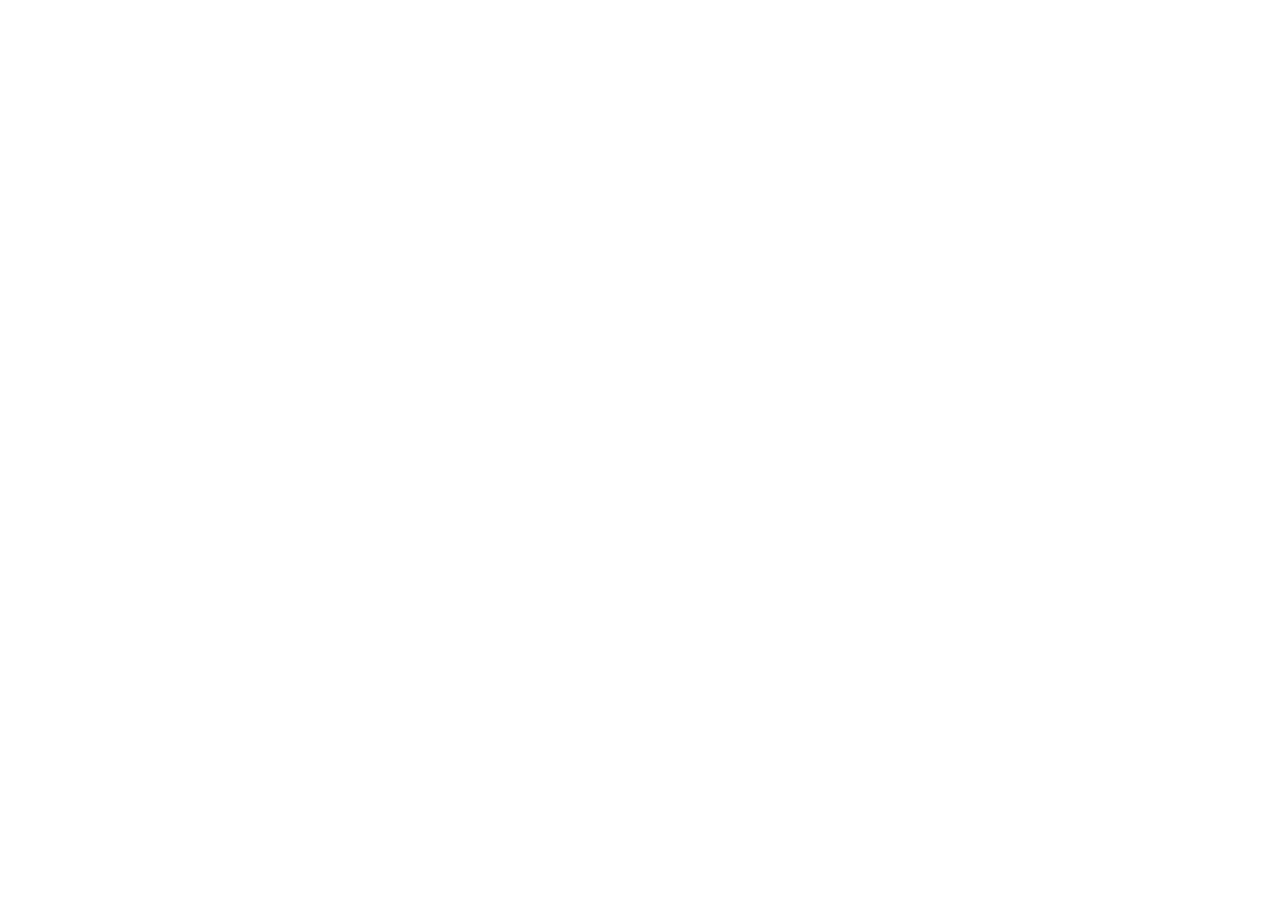
==== index.html @ 797fc884 "Initial clone of https://dialogue.design-ship.jp Static mirror of the original Studio.design-hosted " ====
<!DOCTYPE html><html  lang><head><meta charset="utf-8"><meta name="viewport" content="width=device-width, initial-scale=1"><title>Designship Dialogue</title><link rel="preconnect" href="https://fonts.gstatic.com" crossorigin><link rel="stylesheet" href="/_nuxt/entry.C0E92ihM.css" crossorigin><link rel="modulepreload" as="script" crossorigin href="/_nuxt/XSknefrd.js"><script type="module" src="/_nuxt/XSknefrd.js" crossorigin></script><meta name="generator" content="Studio.Design"><meta name="robots" content="all"><meta property="og:site_name" content="Designship Dialogue"><meta property="og:title" content="Designship Dialogue"><meta property="og:image" content="/assets/production-os-assets/assets/86443b7f-5055-451f-bd73-6bcf63a29979"><meta property="og:description" content="グッドデザイン賞と共に、身近な話題やこれからの産業を「デザイン」の視点から考え、その可能性を探るトーク番組です。"><meta property="og:type" content="website"><meta name="description" content="グッドデザイン賞と共に、身近な話題やこれからの産業を「デザイン」の視点から考え、その可能性を探るトーク番組です。"><meta property="twitter:card" content="summary_large_image"><meta property="twitter:image" content="/assets/production-os-assets/assets/86443b7f-5055-451f-bd73-6bcf63a29979"><meta name="apple-mobile-web-app-title" content="Designship Dialogue"><meta name="format-detection" content="telephone=no,email=no,address=no"><meta name="chrome" content="nointentdetection"><meta name="google-site-verification" content="google-verification=EcWuwA5JyeWZbq6kUn7Av0iZG6EHeLZpCe_UyXbY4-c"><meta property="og:url" content="/"><link rel="icon" type="image/png" href="/assets/production-os-assets/assets/8a62f39a-12fb-492a-bf66-0abd61e60070" data-hid="favicon"><link rel="apple-touch-icon" type="image/png" href="/assets/production-os-assets/assets/8a62f39a-12fb-492a-bf66-0abd61e60070" data-hid="apple-touch-icon"></head><body><div id="__nuxt"><!--[--><span></span><div><span></span><!----><!----></div><!--]--></div><div id="teleports"></div><script>window.__NUXT__={};window.__NUXT__.config={public:{apiBaseUrl:"https://api.studiodesignapp.com/api",cmsApiBaseUrl:"https://api.cms.studiodesignapp.com",firebaseApiKey:"AIzaSyDtGBC8qbNKQ_ibWHZSJmaNfjbOhs7pj5g",firebaseProjectId:"studio-7e371",firebaseAuthDomain:"studio-7e371.firebaseapp.com",firebaseDatabaseURL:"https://studio-7e371.firebaseio.com",firebaseStorageBucket:"studio-7e371.appspot.com",firebaseMessagingSenderId:"373326844567",firebaseAppId:"1:373326844567:web:9d1c205102ce520ce84fd2",studioDomain:".studio.site",studioPublishUrl:"/assets/studio-publish",studioPublishIndexUrl:"/assets/studio-publish-index",rssApiPath:"https://rss.studiodesignapp.com/rssConverter",embedSandboxDomain:".studioiframesandbox.com",apiProxyUrl:"https://studio-api-proxy-rajzgb4wwq-an.a.run.app",proxyApiBaseUrl:"https://api.studiodesignapp.com/data_proxy_api",isDev:false,fontsApiBaseUrl:"https://fonts.studio.design",selfHostedFontsBaseUrl:"https://fonts.studio.design/ts",studioFrontUrl:"https://app.studio.design",jwtCookieName:"jwt_token",chillnnCdnUrl:"https://cdn.chillnn.com"},app:{baseURL:"/",buildId:"66d76249-d871-467b-bd79-e52377b62198",buildAssetsDir:"/_nuxt/",cdnURL:""}}</script><script type="application/json" data-nuxt-data="nuxt-app" data-ssr="true" id="__NUXT_DATA__">[["ShallowReactive",1],{"data":2,"state":5,"once":7,"_errors":8,"serverRendered":10,"path":11,"pinia":12},["ShallowReactive",3],{"dynamicData":4},null,["Reactive",6],{},["Set"],["ShallowReactive",9],{"dynamicData":-1},true,"\u002F",["Reactive",13],{"cmsContentStore":14,"indexStore":17,"projectStore":20,"productStore":40,"pageHeadStore":149,"cmsStore":153},{"listContentsMap":15,"contentMap":16},["Map"],["Map"],{"routeType":18,"host":19},"publish","dialogue.design-ship.jp",{"project":21},{"id":22,"name":23,"type":24,"customDomain":25,"iconImage":25,"coverImage":26,"displayBadge":27,"integrations":28,"snapshot_path":38,"snapshot_id":39,"recaptchaSiteKey":-1},"8dO8kLmeWn","Dialogue by Designship","web","","\u002Fassets\u002Fproduction-os-assets\u002Fassets\u002F540afe2b-3d06-4cf2-a64c-383a50252740",false,[29,32,35],{"integration_name":30,"code":31},"google-analytics","UA-202712354-1",{"integration_name":33,"code":34},"search-console","google-verification=EcWuwA5JyeWZbq6kUn7Av0iZG6EHeLZpCe_UyXbY4-c",{"integration_name":36,"code":37},"typesquare","unused","\u002Fassets\u002Fstudio-publish\u002Fprojects\u002F8dO8kLmeWn\u002FgO01EjZlq2\u002F","gO01EjZlq2",{"product":41,"isLoaded":10,"selectedModalIds":146,"redirectPage":4,"isInitializedRSS":27,"pageViewMap":147,"symbolViewMap":148},{"breakPoints":42,"colors":55,"fonts":56,"head":102,"info":108,"pages":115,"resources":123,"symbols":127,"style":128,"styleVars":130,"enablePassword":27,"classes":144,"publishedUid":-1},[43,46,49,52],{"maxWidth":44,"name":45},540,"mobile",{"maxWidth":47,"name":48},840,"tablet",{"maxWidth":50,"name":51},320,"mini",{"maxWidth":53,"name":54},1140,"small",[],[57,74,89,94,96],{"family":58,"subsets":59,"variants":62,"vendor":73},"Lato",[60,61],"latin","latin-ext",[63,64,65,66,67,68,69,70,71,72],"100","100italic","300","300italic","regular","italic","700","700italic","900","900italic","google",{"family":75,"subsets":76,"variants":80,"vendor":73},"Montserrat",[77,78,60,61,79],"cyrillic","cyrillic-ext","vietnamese",[63,64,81,82,65,66,67,68,83,84,85,86,69,70,87,88,71,72],"200","200italic","500","500italic","600","600italic","800","800italic",{"family":90,"subsets":91,"variants":93,"vendor":73},"Noto Sans JP",[92,60],"japanese",[63,65,67,83,69,71],{"family":95,"vendor":36},"ゴシックMB101 B JIS2004",{"family":97,"subsets":98,"variants":101,"vendor":73},"Roboto",[77,78,99,100,60,61,79],"greek","greek-ext",[63,64,65,66,67,68,83,84,69,70,71,72],{"favicon":103,"meta":104,"title":107},"\u002Fassets\u002Fproduction-os-assets\u002Fassets\u002F8a62f39a-12fb-492a-bf66-0abd61e60070",{"description":105,"og:image":106},"グッドデザイン賞と共に、身近な話題やこれからの産業を「デザイン」の視点から考え、その可能性を探るトーク番組です。","\u002Fassets\u002Fproduction-os-assets\u002Fassets\u002F86443b7f-5055-451f-bd73-6bcf63a29979","Designship Dialogue",{"baseWidth":109,"created_at":110,"screen":111,"type":24,"updated_at":113,"version":114},1280,1518591100346,{"baseWidth":109,"height":112,"isAutoHeight":27,"width":109,"workingState":27},600,1518792996878,"4.1.3",[116],{"head":117,"id":11,"position":119,"uuid":121,"symbolIds":122},{"meta":118,"title":25},{"description":25,"og:image":25},{"x":120,"y":120},0,"7cecebf9-fa90-4315-8afe-f8cebc246022",[],{"rssList":124,"apiList":125,"cmsProjectId":126},[],[],"kqwrD3FejV3fazrGEeAW",[],{"fontFamily":129},[],{"fontFamily":131},[132,134,136,139,142],{"key":133,"name":25,"value":58},"8a889fcc",{"key":135,"name":25,"value":75},"74bf2b99",{"key":137,"name":25,"value":138},"939af569","'Noto Sans JP'",{"key":140,"name":25,"value":141},"dfad6d23","'ゴシックMB101 B JIS2004'",{"key":143,"name":25,"value":97},"ac8546a4",{"typography":145},[],[],{},["Map"],{"googleFontMap":150,"typesquareLoaded":27,"selfHostedFontIds":151,"hasCustomFont":27,"materialSymbols":152},["Map"],["Set"],[],{"schemas":154,"schemaTree":155,"cmsProject":156,"isShowArchiveSchema":27,"isContentsEmpty":27,"contentsLoaded":27,"contentMap":157,"route":158,"cmsId":25,"dynamicQueries":159,"hasMore":27,"announceMessage":25,"announceId":25},[],{},{},{},{"contentId":25,"schemaId":25,"projectId":25},{}]</script></body></html>
---- _nuxt/entry.C0E92ihM.css ----
.page-enter-active{transition:.6s cubic-bezier(.4,.4,0,1)}.page-leave-active{transition:.3s cubic-bezier(.4,.4,0,1)}.page-enter-from,.page-leave-to{opacity:0}:root{--rebranding-loading-bg:#e5e5e5;--rebranding-loading-bar:#222}.app[data-v-d12de11f]{align-items:center;flex-direction:column;height:100%;justify-content:center;width:100%}.title[data-v-d12de11f]{font-size:34px;font-weight:300;letter-spacing:2.45px;line-height:30px;margin:30px}.DynamicAnnouncer[data-v-cc1e3fda],.TitleAnnouncer[data-v-1a8a037a]{height:1px;margin:-1px;overflow:hidden;padding:0;position:absolute;width:1px;clip:rect(0,0,0,0);border-width:0;white-space:nowrap}.publish-studio-style[data-v-74fe0335],.product-font-style[data-v-ed93fc7d]{transition:.4s cubic-bezier(.4,.4,0,1)}.spinner[data-v-36413753]{animation:loading-spin-36413753 1s linear infinite;height:16px;pointer-events:none;width:16px}.spinner[data-v-36413753]:before{border-bottom:2px solid transparent;border-right:2px solid transparent;border-color:transparent currentcolor currentcolor transparent;border-style:solid;border-width:2px;opacity:.2}.spinner[data-v-36413753]:after,.spinner[data-v-36413753]:before{border-radius:50%;box-sizing:border-box;content:"";height:100%;position:absolute;width:100%}.spinner[data-v-36413753]:after{border-left:2px solid transparent;border-top:2px solid transparent;border-color:currentcolor transparent transparent currentcolor;border-style:solid;border-width:2px;opacity:1}@keyframes loading-spin-36413753{0%{transform:rotate(0)}to{transform:rotate(1turn)}}@font-face{font-family:grandam;font-style:normal;font-weight:400;src:url(/assets/studio-front/fonts/grandam.ttf) format("truetype")}@font-face{font-family:Material Icons;font-style:normal;font-weight:400;src:url(/assets/production-os-assets/assets/material-icons/1629704621943/MaterialIcons-Regular.eot);src:local("Material Icons"),local("MaterialIcons-Regular"),url(/assets/production-os-assets/assets/material-icons/1629704621943/MaterialIcons-Regular.woff2) format("woff2"),url(/assets/production-os-assets/assets/material-icons/1629704621943/MaterialIcons-Regular.woff) format("woff"),url(/assets/production-os-assets/assets/material-icons/1629704621943/MaterialIcons-Regular.ttf) format("truetype")}.StudioCanvas{display:flex;height:auto;min-height:100dvh}.StudioCanvas>.sd{min-height:100dvh;overflow:clip}a,abbr,address,article,aside,audio,b,blockquote,body,button,canvas,caption,cite,code,dd,del,details,dfn,div,dl,dt,em,fieldset,figcaption,figure,footer,form,h1,h2,h3,h4,h5,h6,header,hgroup,html,i,iframe,img,input,ins,kbd,label,legend,li,loop-box,main,mark,menu,nav,object,ol,p,pre,q,samp,section,select,small,span,strong,sub,summary,sup,table,tbody,td,textarea,tfoot,th,thead,time,tr,ul,var,video{border:0;font-family:sans-serif;line-height:1;list-style:none;margin:0;padding:0;text-decoration:none;-webkit-font-smoothing:antialiased;-webkit-backface-visibility:hidden;box-sizing:border-box;color:#333;transition:.3s cubic-bezier(.4,.4,0,1);word-spacing:1px}a:focus:not(:focus-visible),button:focus:not(:focus-visible),summary:focus:not(:focus-visible){outline:none}nav ul{list-style:none}blockquote,q{quotes:none}blockquote:after,blockquote:before,q:after,q:before{content:none}a,button{background:transparent;font-size:100%;margin:0;padding:0;vertical-align:baseline}ins{text-decoration:none}ins,mark{background-color:#ff9;color:#000}mark{font-style:italic;font-weight:700}del{text-decoration:line-through}abbr[title],dfn[title]{border-bottom:1px dotted;cursor:help}table{border-collapse:collapse;border-spacing:0}hr{border:0;border-top:1px solid #ccc;display:block;height:1px;margin:1em 0;padding:0}input,select{vertical-align:middle}textarea{resize:none}.clearfix:after{clear:both;content:"";display:block}[slot=after] button{overflow-anchor:none}.sd{flex-wrap:nowrap;max-width:100%;pointer-events:all;z-index:0;-webkit-overflow-scrolling:touch;align-content:center;align-items:center;display:flex;flex:none;flex-direction:column;position:relative}.sd::-webkit-scrollbar{display:none}.sd,.sd.richText *{transition-property:all,--g-angle,--g-color-0,--g-position-0,--g-color-1,--g-position-1,--g-color-2,--g-position-2,--g-color-3,--g-position-3,--g-color-4,--g-position-4,--g-color-5,--g-position-5,--g-color-6,--g-position-6,--g-color-7,--g-position-7,--g-color-8,--g-position-8,--g-color-9,--g-position-9,--g-color-10,--g-position-10,--g-color-11,--g-position-11}input.sd,textarea.sd{align-content:normal}.sd[tabindex]:focus{outline:none}.sd[tabindex]:focus-visible{outline:1px solid;outline-color:Highlight;outline-color:-webkit-focus-ring-color}input[type=email],input[type=tel],input[type=text],select,textarea{-webkit-appearance:none}select{cursor:pointer}.frame{display:block;overflow:hidden}.frame>iframe{height:100%;width:100%}.frame .formrun-embed>iframe:not(:first-child){display:none!important}.image{position:relative}.image:before{background-position:50%;background-size:cover;border-radius:inherit;content:"";height:100%;left:0;pointer-events:none;position:absolute;top:0;transition:inherit;width:100%;z-index:-2}.sd.file{cursor:pointer;flex-direction:row;outline:2px solid transparent;outline-offset:-1px;overflow-wrap:anywhere;word-break:break-word}.sd.file:focus-within{outline-color:Highlight;outline-color:-webkit-focus-ring-color}.file>input[type=file]{opacity:0;pointer-events:none;position:absolute}.sd.text,.sd:where(.icon){align-content:center;align-items:center;display:flex;flex-direction:row;justify-content:center;overflow:visible;overflow-wrap:anywhere;word-break:break-word}.sd:where(.icon.fa){display:inline-flex}.material-icons{align-items:center;display:inline-flex;font-family:Material Icons;font-size:24px;font-style:normal;font-weight:400;justify-content:center;letter-spacing:normal;line-height:1;text-transform:none;white-space:nowrap;word-wrap:normal;direction:ltr;text-rendering:optimizeLegibility;-webkit-font-smoothing:antialiased}.sd:where(.icon.material-symbols){align-items:center;display:flex;font-style:normal;font-variation-settings:"FILL" var(--symbol-fill,0),"wght" var(--symbol-weight,400);justify-content:center;min-height:1em;min-width:1em}.sd.material-symbols-outlined{font-family:Material Symbols Outlined}.sd.material-symbols-rounded{font-family:Material Symbols Rounded}.sd.material-symbols-sharp{font-family:Material Symbols Sharp}.sd.material-symbols-weight-100{--symbol-weight:100}.sd.material-symbols-weight-200{--symbol-weight:200}.sd.material-symbols-weight-300{--symbol-weight:300}.sd.material-symbols-weight-400{--symbol-weight:400}.sd.material-symbols-weight-500{--symbol-weight:500}.sd.material-symbols-weight-600{--symbol-weight:600}.sd.material-symbols-weight-700{--symbol-weight:700}.sd.material-symbols-fill{--symbol-fill:1}a,a.icon,a.text{-webkit-tap-highlight-color:rgba(0,0,0,.15)}.fixed{z-index:2}.sticky{z-index:1}.button{transition:.4s cubic-bezier(.4,.4,0,1)}.button,.link{cursor:pointer}.submitLoading{opacity:.5!important;pointer-events:none!important}.richText{display:block;word-break:break-word}.richText [data-thread],.richText a,.richText blockquote,.richText em,.richText h1,.richText h2,.richText h3,.richText h4,.richText li,.richText ol,.richText p,.richText p>code,.richText pre,.richText pre>code,.richText s,.richText strong,.richText table tbody,.richText table tbody tr,.richText table tbody tr>td,.richText table tbody tr>th,.richText u,.richText ul{backface-visibility:visible;color:inherit;font-family:inherit;font-size:inherit;font-style:inherit;font-weight:inherit;letter-spacing:inherit;line-height:inherit;text-align:inherit}.richText p{display:block;margin:10px 0;width:100%}.richText>p{min-height:1em}.richText img,.richText video{height:auto;max-width:100%;vertical-align:bottom}.richText h1{display:block;font-size:3em;font-weight:700;margin:20px 0;width:100%}.richText h2{font-size:2em}.richText h2,.richText h3{display:block;font-weight:700;margin:10px 0;width:100%}.richText h3{font-size:1em}.richText h4,.richText h5{font-weight:600}.richText h4,.richText h5,.richText h6{display:block;font-size:1em;margin:10px 0;width:100%}.richText h6{font-weight:500}.richText [data-type=table]{overflow-x:auto}.richText [data-type=table] p{white-space:pre-line;word-break:break-all}.richText table{border:1px solid #f2f2f2;border-collapse:collapse;border-spacing:unset;color:#1a1a1a;font-size:14px;line-height:1.4;margin:10px 0;table-layout:auto}.richText table tr th{background:#f5f5f580}.richText table tr td,.richText table tr th{border:1px solid #f2f2f2;max-width:240px;min-width:100px;padding:12px}.richText table tr td p,.richText table tr th p{margin:0}.richText blockquote{border-left:3px solid rgba(0,0,0,.15);font-style:italic;margin:10px 0;padding:10px 15px}.richText [data-type=embed_code]{margin:20px 0;position:relative}.richText [data-type=embed_code]>.height-adjuster>.wrapper{position:relative}.richText [data-type=embed_code]>.height-adjuster>.wrapper[style*=padding-top] iframe{height:100%;left:0;position:absolute;top:0;width:100%}.richText [data-type=embed_code][data-embed-sandbox=true]{display:block;overflow:hidden}.richText [data-type=embed_code][data-embed-code-type=instagram]>.height-adjuster>.wrapper[style*=padding-top]{padding-top:100%}.richText [data-type=embed_code][data-embed-code-type=instagram]>.height-adjuster>.wrapper[style*=padding-top] blockquote{height:100%;left:0;overflow:hidden;position:absolute;top:0;width:100%}.richText [data-type=embed_code][data-embed-code-type=codepen]>.height-adjuster>.wrapper{padding-top:50%}.richText [data-type=embed_code][data-embed-code-type=codepen]>.height-adjuster>.wrapper iframe{height:100%;left:0;position:absolute;top:0;width:100%}.richText [data-type=embed_code][data-embed-code-type=slideshare]>.height-adjuster>.wrapper{padding-top:56.25%}.richText [data-type=embed_code][data-embed-code-type=slideshare]>.height-adjuster>.wrapper iframe{height:100%;left:0;position:absolute;top:0;width:100%}.richText [data-type=embed_code][data-embed-code-type=speakerdeck]>.height-adjuster>.wrapper{padding-top:56.25%}.richText [data-type=embed_code][data-embed-code-type=speakerdeck]>.height-adjuster>.wrapper iframe{height:100%;left:0;position:absolute;top:0;width:100%}.richText [data-type=embed_code][data-embed-code-type=snapwidget]>.height-adjuster>.wrapper{padding-top:30%}.richText [data-type=embed_code][data-embed-code-type=snapwidget]>.height-adjuster>.wrapper iframe{height:100%;left:0;position:absolute;top:0;width:100%}.richText [data-type=embed_code][data-embed-code-type=firework]>.height-adjuster>.wrapper fw-embed-feed{-webkit-user-select:none;-moz-user-select:none;user-select:none}.richText [data-type=embed_code_empty]{display:none}.richText [data-type=pdf_link],.richText [data-type=video_block]{margin:10px 0}.richText ul{margin:0 0 0 20px}.richText ul li{list-style:disc;margin:10px 0}.richText ul li p{margin:0}.richText ol{margin:0 0 0 20px}.richText ol li{list-style:decimal;margin:10px 0}.richText ol li p{margin:0}.richText hr{border-top:1px solid #ccc;margin:10px 0}.richText p>code{background:#eee;border:1px solid rgba(0,0,0,.1);border-radius:6px;display:inline;margin:2px;padding:0 5px}.richText pre{background:#eee;border-radius:6px;font-family:Menlo,Monaco,Courier New,monospace;margin:20px 0;padding:25px 35px;white-space:pre-wrap}.richText pre code{border:none;padding:0}.richText strong{color:inherit;display:inline;font-family:inherit;font-weight:900}.richText em{font-style:italic}.richText a,.richText u{text-decoration:underline}.richText a{color:#007cff;display:inline}.richText s{text-decoration:line-through}.richText [data-type=table_of_contents]{background-color:#f5f5f5;border-radius:2px;color:#616161;font-size:16px;list-style:none;margin:0;padding:24px 24px 8px;text-decoration:underline}.richText [data-type=table_of_contents] .toc_list{margin:0}.richText [data-type=table_of_contents] .toc_item{color:currentColor;font-size:inherit!important;font-weight:inherit;list-style:none}.richText [data-type=table_of_contents] .toc_item>a{border:none;color:currentColor;font-size:inherit!important;font-weight:inherit;text-decoration:none}.richText [data-type=table_of_contents] .toc_item>a:hover{opacity:.7}.richText [data-type=table_of_contents] .toc_item--1{margin:0 0 16px}.richText [data-type=table_of_contents] .toc_item--2{margin:0 0 16px;padding-left:2rem}.richText [data-type=table_of_contents] .toc_item--3{margin:0 0 16px;padding-left:4rem}.sd.section{align-content:center!important;align-items:center!important;flex-direction:column!important;flex-wrap:nowrap!important;height:auto!important;max-width:100%!important;padding:0!important;width:100%!important}.sd.section-inner{position:static!important}@property --g-angle{syntax:"<angle>";inherits:false;initial-value:180deg}@property --g-color-0{syntax:"<color>";inherits:false;initial-value:transparent}@property --g-position-0{syntax:"<percentage>";inherits:false;initial-value:.01%}@property --g-color-1{syntax:"<color>";inherits:false;initial-value:transparent}@property --g-position-1{syntax:"<percentage>";inherits:false;initial-value:100%}@property --g-color-2{syntax:"<color>";inherits:false;initial-value:transparent}@property --g-position-2{syntax:"<percentage>";inherits:false;initial-value:100%}@property --g-color-3{syntax:"<color>";inherits:false;initial-value:transparent}@property --g-position-3{syntax:"<percentage>";inherits:false;initial-value:100%}@property --g-color-4{syntax:"<color>";inherits:false;initial-value:transparent}@property --g-position-4{syntax:"<percentage>";inherits:false;initial-value:100%}@property --g-color-5{syntax:"<color>";inherits:false;initial-value:transparent}@property --g-position-5{syntax:"<percentage>";inherits:false;initial-value:100%}@property --g-color-6{syntax:"<color>";inherits:false;initial-value:transparent}@property --g-position-6{syntax:"<percentage>";inherits:false;initial-value:100%}@property --g-color-7{syntax:"<color>";inherits:false;initial-value:transparent}@property --g-position-7{syntax:"<percentage>";inherits:false;initial-value:100%}@property --g-color-8{syntax:"<color>";inherits:false;initial-value:transparent}@property --g-position-8{syntax:"<percentage>";inherits:false;initial-value:100%}@property --g-color-9{syntax:"<color>";inherits:false;initial-value:transparent}@property --g-position-9{syntax:"<percentage>";inherits:false;initial-value:100%}@property --g-color-10{syntax:"<color>";inherits:false;initial-value:transparent}@property --g-position-10{syntax:"<percentage>";inherits:false;initial-value:100%}@property --g-color-11{syntax:"<color>";inherits:false;initial-value:transparent}@property --g-position-11{syntax:"<percentage>";inherits:false;initial-value:100%}.snackbar[data-v-e23c1c77]{align-items:center;background:#fff;border:1px solid #ededed;border-radius:6px;box-shadow:0 16px 48px -8px #00000014,0 10px 25px -5px #0000001c;display:flex;flex-direction:row;gap:8px;justify-content:space-between;left:50%;max-width:90vw;padding:16px 20px;position:fixed;top:32px;transform:translate(-50%);-webkit-user-select:none;-moz-user-select:none;user-select:none;width:480px;z-index:9999}.snackbar.v-enter-active[data-v-e23c1c77],.snackbar.v-leave-active[data-v-e23c1c77]{transition:.4s cubic-bezier(.4,.4,0,1)}.snackbar.v-enter-from[data-v-e23c1c77],.snackbar.v-leave-to[data-v-e23c1c77]{opacity:0;transform:translate(-50%,-10px)}.snackbar .convey[data-v-e23c1c77]{align-items:center;display:flex;flex-direction:row;gap:8px;padding:0}.snackbar .convey .icon[data-v-e23c1c77]{background-position:50%;background-repeat:no-repeat;flex-shrink:0;height:24px;width:24px}.snackbar .convey .message[data-v-e23c1c77]{font-size:14px;font-style:normal;font-weight:400;line-height:20px;white-space:pre-line}.snackbar .convey.error .icon[data-v-e23c1c77]{background-image:url("data:image/svg+xml;charset=utf-8,%3Csvg xmlns='http://www.w3.org/2000/svg' width='24' height='24' fill='none' viewBox='0 0 24 24'%3E%3Cpath fill='%23f84f65' fill-rule='evenodd' d='M12 22.5c5.799 0 10.5-4.701 10.5-10.5S17.799 1.5 12 1.5 1.5 6.201 1.5 12 6.201 22.5 12 22.5M9.046 7.455a1.125 1.125 0 0 0-1.591 1.59L10.409 12l-2.954 2.954a1.125 1.125 0 0 0 1.59 1.592L12 13.59l2.955 2.955a1.125 1.125 0 0 0 1.59-1.591L13.592 12l2.955-2.954a1.125 1.125 0 0 0-1.591-1.591L12 10.409z' clip-rule='evenodd'/%3E%3C/svg%3E")}.snackbar .convey.error .message[data-v-e23c1c77]{color:#f84f65}.snackbar .convey.success .icon[data-v-e23c1c77]{background-image:url("data:image/svg+xml;charset=utf-8,%3Csvg xmlns='http://www.w3.org/2000/svg' width='24' height='24' fill='none' viewBox='0 0 24 24'%3E%3Cpath fill='%23111' fill-rule='evenodd' d='M12 20.125a8.125 8.125 0 1 0 0-16.25 8.125 8.125 0 0 0 0 16.25M12 22c5.523 0 10-4.477 10-10S17.523 2 12 2 2 6.477 2 12s4.477 10 10 10' clip-rule='evenodd'/%3E%3Cpath fill='%23111' fill-rule='evenodd' d='M7.337 11.287a.94.94 0 0 1 1.326 0l1.812 1.812 4.287-4.287a.938.938 0 0 1 1.326 1.326l-4.95 4.95a.94.94 0 0 1-1.326 0l-2.475-2.475a.94.94 0 0 1 0-1.326' clip-rule='evenodd'/%3E%3C/svg%3E")}.snackbar .convey.success .message[data-v-e23c1c77]{color:#111}.snackbar .button[data-v-e23c1c77]{align-items:center;border-radius:40px;color:#4b9cfb;display:flex;flex-shrink:0;font-family:Inter;font-size:12px;font-style:normal;font-weight:700;justify-content:center;line-height:16px;padding:4px 8px}.snackbar .button[data-v-e23c1c77]:hover{background:#f5f5f5}.studio-banner-popover[data-v-7ec52b2d]{background:transparent;border:none;inset:unset;bottom:20px;left:20px;padding:0;position:fixed}a[data-v-7ec52b2d]{align-items:center;border-radius:4px;display:flex;height:20px;justify-content:center;perspective:300px;transition:0s linear;width:84px}@media(hover:hover){a[data-v-7ec52b2d]{transition:.4s cubic-bezier(.4,.4,0,1);will-change:width,height}a[data-v-7ec52b2d]:hover{height:32px;width:200px}}[data-v-7ec52b2d] .custom-fill path{fill:var(--a5f5a722)}.fade-enter-active[data-v-7ec52b2d],.fade-leave-active[data-v-7ec52b2d]{position:absolute;transform:translateZ(0);transition:opacity .3s cubic-bezier(.4,.4,0,1);will-change:opacity,transform}.fade-enter-from[data-v-7ec52b2d],.fade-leave-to[data-v-7ec52b2d]{opacity:0}.design-canvas__modal{height:100%;pointer-events:none;position:fixed;transition:none;width:100%;z-index:2}.design-canvas__modal:focus{outline:none}.design-canvas__modal.v-enter-active .studio-canvas,.design-canvas__modal.v-leave-active,.design-canvas__modal.v-leave-active .studio-canvas{transition:.4s cubic-bezier(.4,.4,0,1)}.design-canvas__modal.v-enter-active .studio-canvas *,.design-canvas__modal.v-leave-active .studio-canvas *{transition:none!important}.design-canvas__modal.isNone{transition:none}.design-canvas__modal .design-canvas__modal__base{height:100%;left:0;pointer-events:auto;position:fixed;top:0;transition:.4s cubic-bezier(.4,.4,0,1);width:100%;z-index:-1}.design-canvas__modal .studio-canvas{height:100%;pointer-events:none}.design-canvas__modal .studio-canvas>*{background:none!important;pointer-events:none}
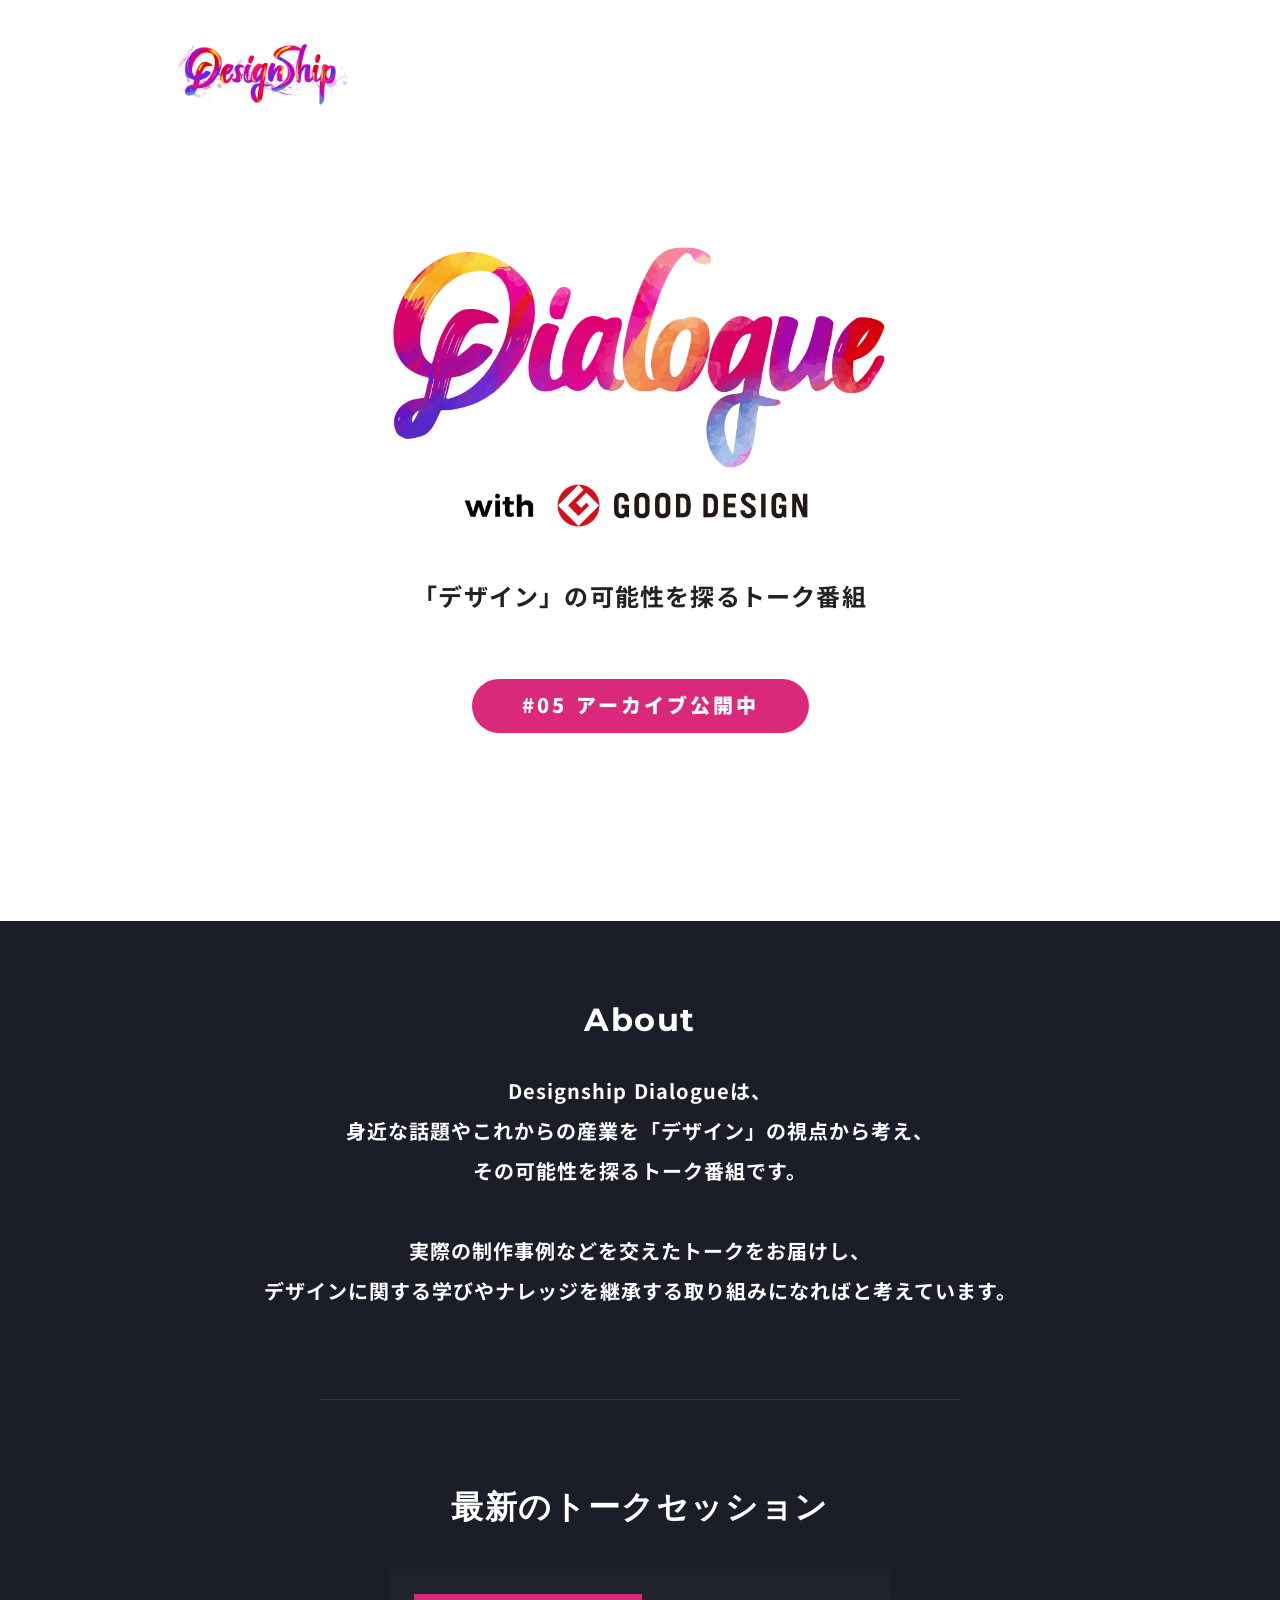
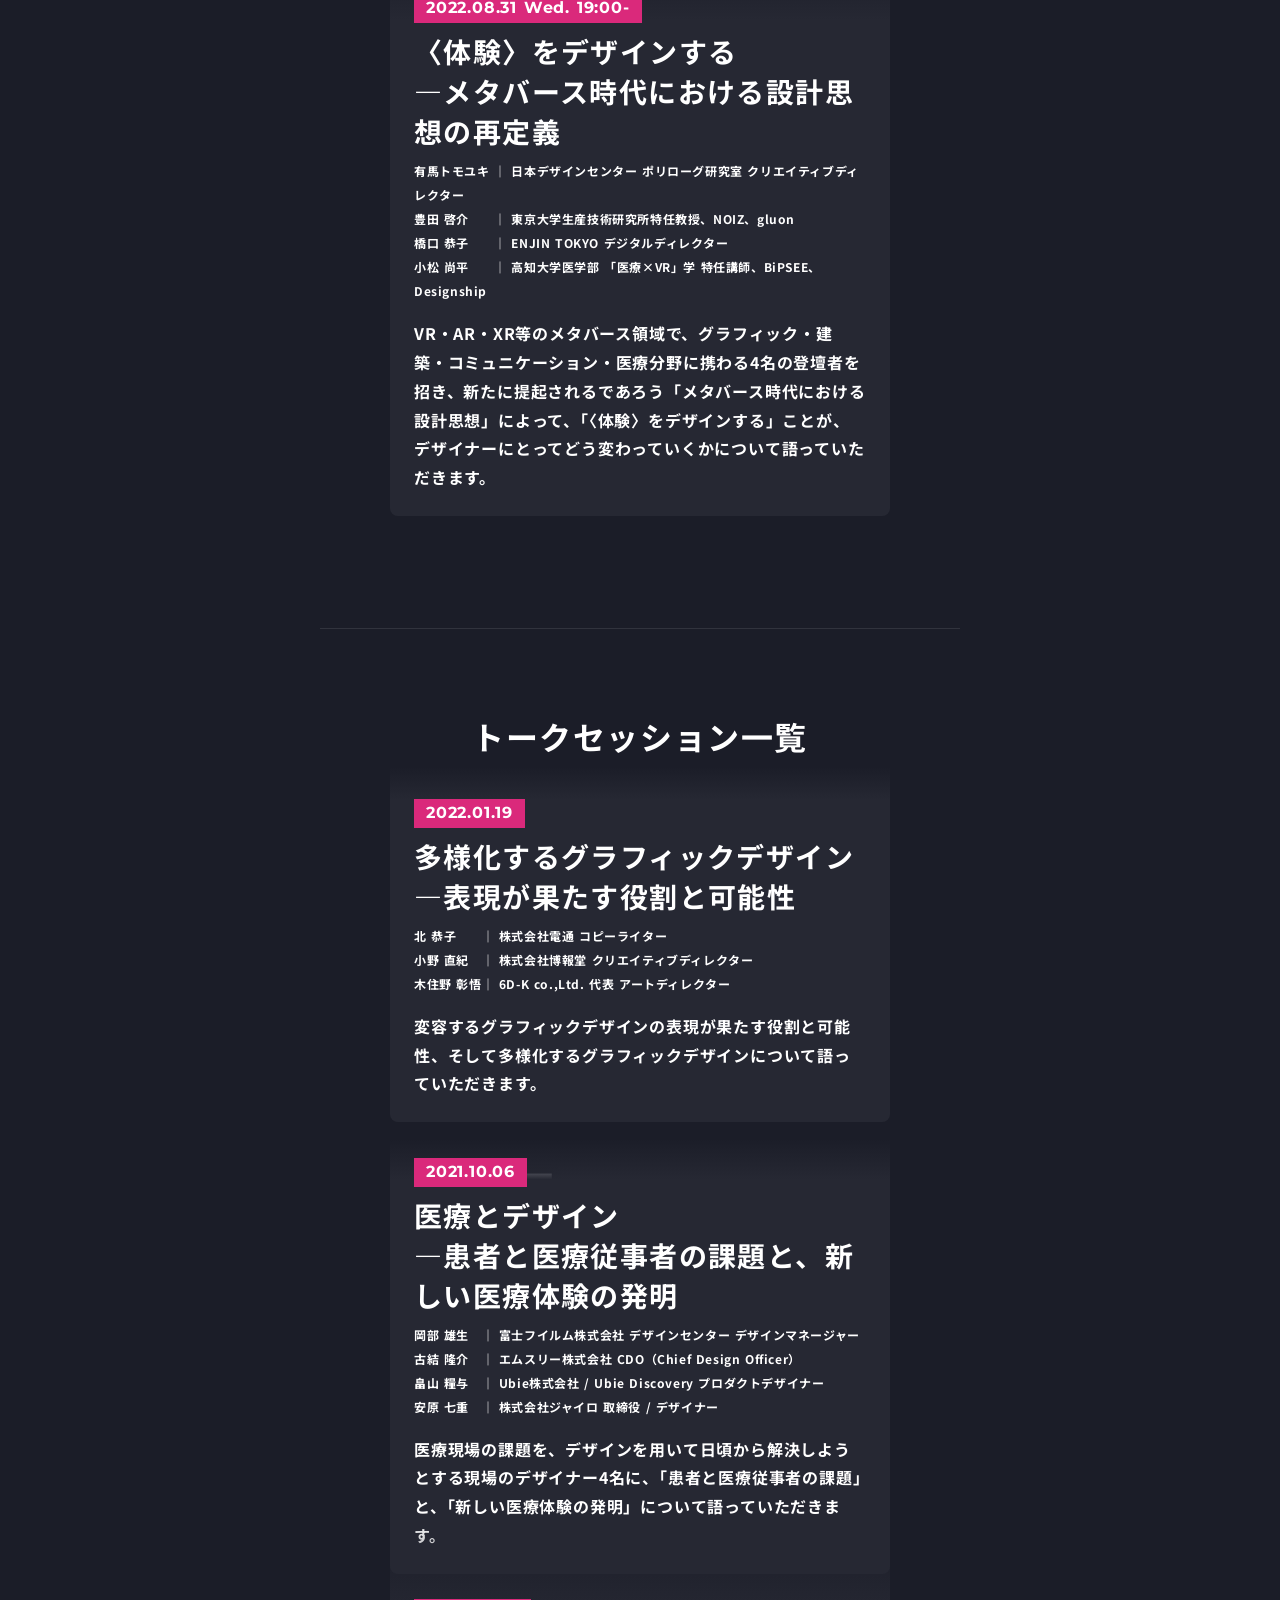
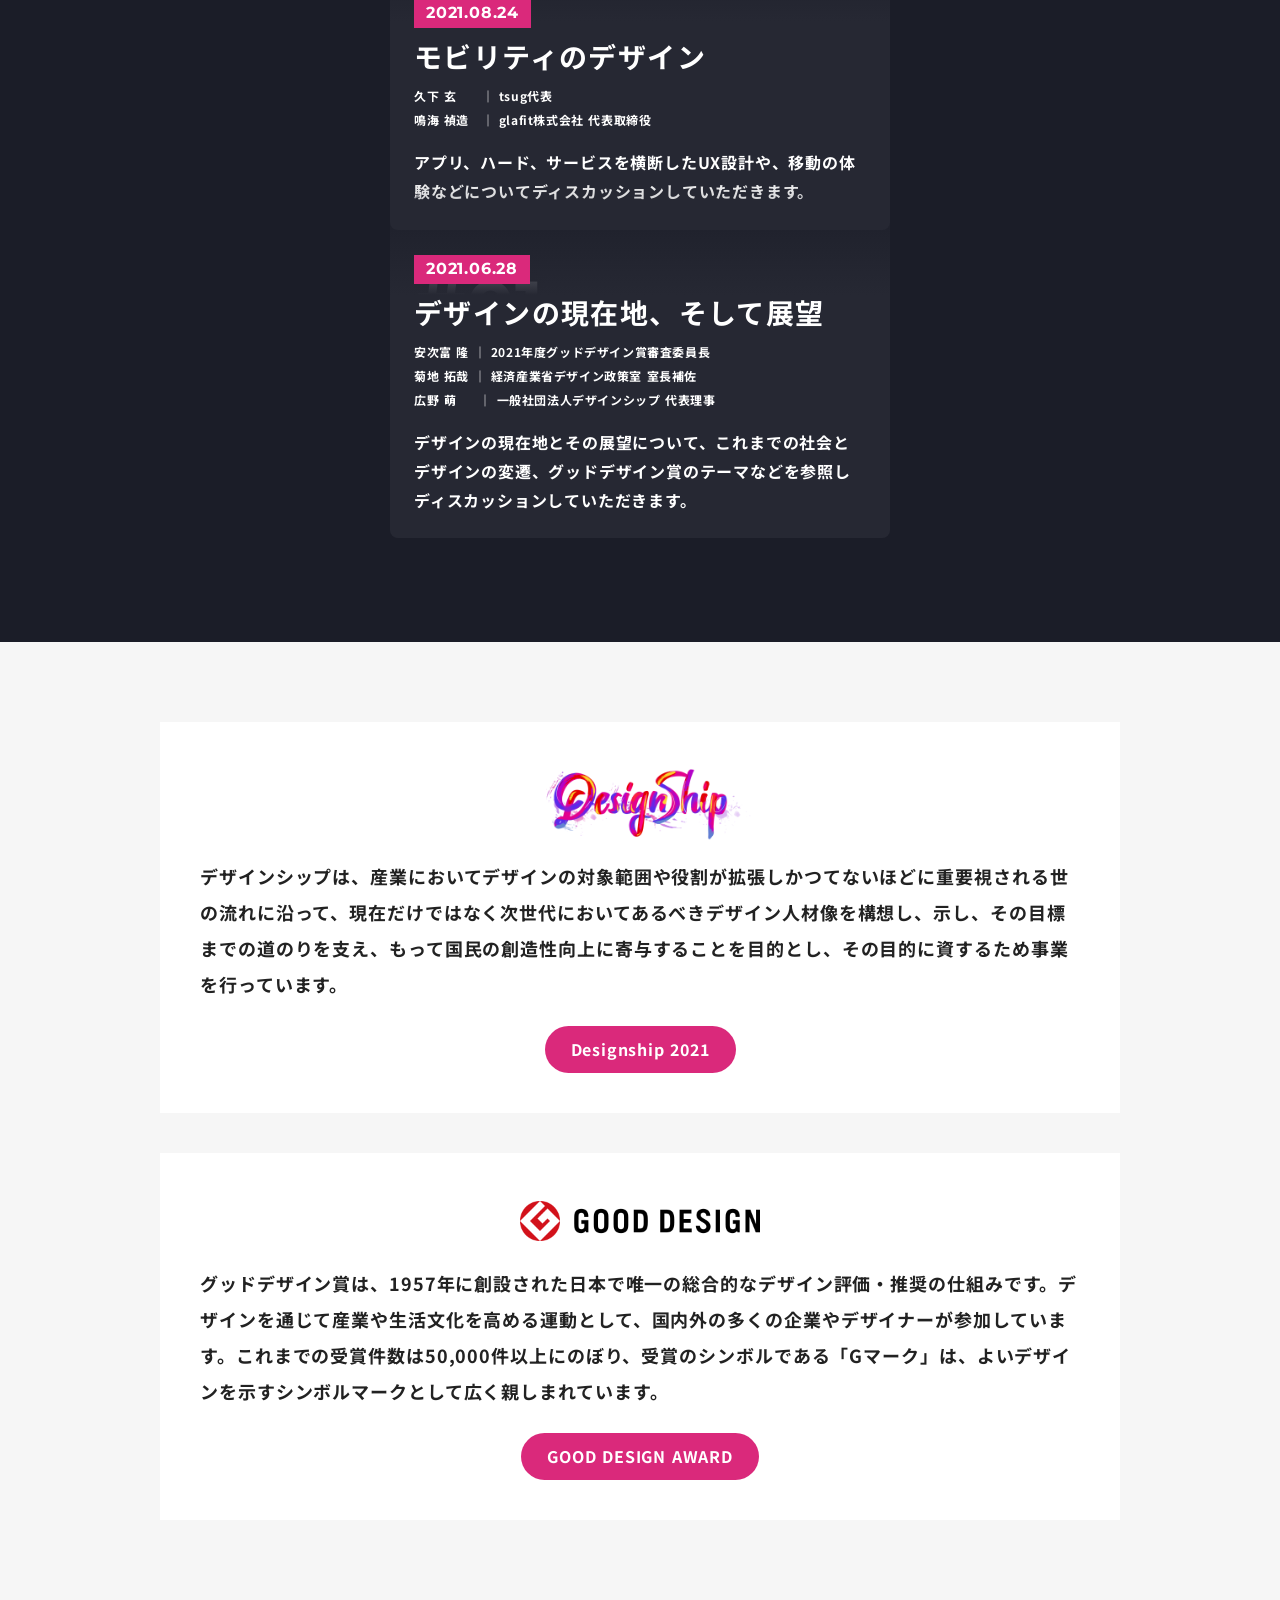
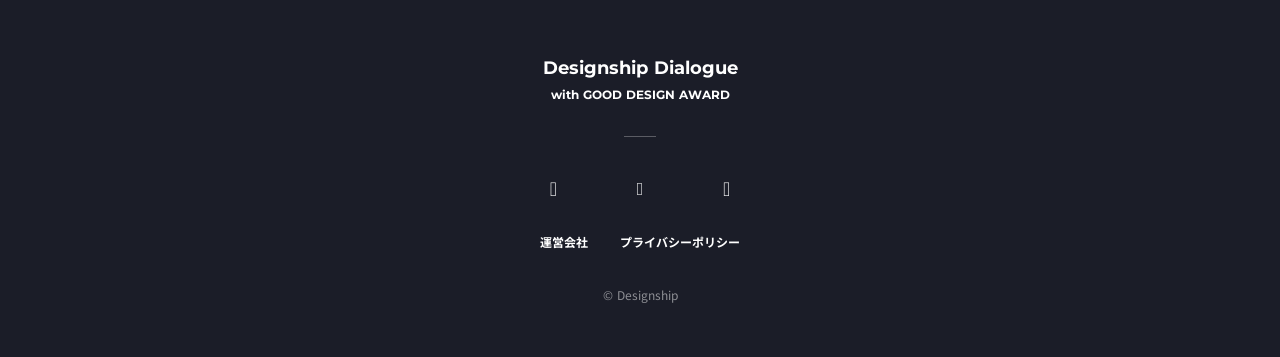
==== commit 9685be99: "Static freeze + sitemap/robots/404 + form disable - Page DOMs rendered with headless Chromium; Nuxt " ====
--- a/index.html
+++ b/index.html
@@ -1 +1,362 @@
-<!DOCTYPE html><html  lang><head><meta charset="utf-8"><meta name="viewport" content="width=device-width, initial-scale=1"><title>Designship Dialogue</title><link rel="preconnect" href="https://fonts.gstatic.com" crossorigin><link rel="stylesheet" href="/_nuxt/entry.C0E92ihM.css" crossorigin><link rel="modulepreload" as="script" crossorigin href="/_nuxt/XSknefrd.js"><script type="module" src="/_nuxt/XSknefrd.js" crossorigin></script><meta name="generator" content="Studio.Design"><meta name="robots" content="all"><meta property="og:site_name" content="Designship Dialogue"><meta property="og:title" content="Designship Dialogue"><meta property="og:image" content="/assets/production-os-assets/assets/86443b7f-5055-451f-bd73-6bcf63a29979"><meta property="og:description" content="グッドデザイン賞と共に、身近な話題やこれからの産業を「デザイン」の視点から考え、その可能性を探るトーク番組です。"><meta property="og:type" content="website"><meta name="description" content="グッドデザイン賞と共に、身近な話題やこれからの産業を「デザイン」の視点から考え、その可能性を探るトーク番組です。"><meta property="twitter:card" content="summary_large_image"><meta property="twitter:image" content="/assets/production-os-assets/assets/86443b7f-5055-451f-bd73-6bcf63a29979"><meta name="apple-mobile-web-app-title" content="Designship Dialogue"><meta name="format-detection" content="telephone=no,email=no,address=no"><meta name="chrome" content="nointentdetection"><meta name="google-site-verification" content="google-verification=EcWuwA5JyeWZbq6kUn7Av0iZG6EHeLZpCe_UyXbY4-c"><meta property="og:url" content="/"><link rel="icon" type="image/png" href="/assets/production-os-assets/assets/8a62f39a-12fb-492a-bf66-0abd61e60070" data-hid="favicon"><link rel="apple-touch-icon" type="image/png" href="/assets/production-os-assets/assets/8a62f39a-12fb-492a-bf66-0abd61e60070" data-hid="apple-touch-icon"></head><body><div id="__nuxt"><!--[--><span></span><div><span></span><!----><!----></div><!--]--></div><div id="teleports"></div><script>window.__NUXT__={};window.__NUXT__.config={public:{apiBaseUrl:"https://api.studiodesignapp.com/api",cmsApiBaseUrl:"https://api.cms.studiodesignapp.com",firebaseApiKey:"AIzaSyDtGBC8qbNKQ_ibWHZSJmaNfjbOhs7pj5g",firebaseProjectId:"studio-7e371",firebaseAuthDomain:"studio-7e371.firebaseapp.com",firebaseDatabaseURL:"https://studio-7e371.firebaseio.com",firebaseStorageBucket:"studio-7e371.appspot.com",firebaseMessagingSenderId:"373326844567",firebaseAppId:"1:373326844567:web:9d1c205102ce520ce84fd2",studioDomain:".studio.site",studioPublishUrl:"/assets/studio-publish",studioPublishIndexUrl:"/assets/studio-publish-index",rssApiPath:"https://rss.studiodesignapp.com/rssConverter",embedSandboxDomain:".studioiframesandbox.com",apiProxyUrl:"https://studio-api-proxy-rajzgb4wwq-an.a.run.app",proxyApiBaseUrl:"https://api.studiodesignapp.com/data_proxy_api",isDev:false,fontsApiBaseUrl:"https://fonts.studio.design",selfHostedFontsBaseUrl:"https://fonts.studio.design/ts",studioFrontUrl:"https://app.studio.design",jwtCookieName:"jwt_token",chillnnCdnUrl:"https://cdn.chillnn.com"},app:{baseURL:"/",buildId:"66d76249-d871-467b-bd79-e52377b62198",buildAssetsDir:"/_nuxt/",cdnURL:""}}</script><script type="application/json" data-nuxt-data="nuxt-app" data-ssr="true" id="__NUXT_DATA__">[["ShallowReactive",1],{"data":2,"state":5,"once":7,"_errors":8,"serverRendered":10,"path":11,"pinia":12},["ShallowReactive",3],{"dynamicData":4},null,["Reactive",6],{},["Set"],["ShallowReactive",9],{"dynamicData":-1},true,"\u002F",["Reactive",13],{"cmsContentStore":14,"indexStore":17,"projectStore":20,"productStore":40,"pageHeadStore":149,"cmsStore":153},{"listContentsMap":15,"contentMap":16},["Map"],["Map"],{"routeType":18,"host":19},"publish","dialogue.design-ship.jp",{"project":21},{"id":22,"name":23,"type":24,"customDomain":25,"iconImage":25,"coverImage":26,"displayBadge":27,"integrations":28,"snapshot_path":38,"snapshot_id":39,"recaptchaSiteKey":-1},"8dO8kLmeWn","Dialogue by Designship","web","","\u002Fassets\u002Fproduction-os-assets\u002Fassets\u002F540afe2b-3d06-4cf2-a64c-383a50252740",false,[29,32,35],{"integration_name":30,"code":31},"google-analytics","UA-202712354-1",{"integration_name":33,"code":34},"search-console","google-verification=EcWuwA5JyeWZbq6kUn7Av0iZG6EHeLZpCe_UyXbY4-c",{"integration_name":36,"code":37},"typesquare","unused","\u002Fassets\u002Fstudio-publish\u002Fprojects\u002F8dO8kLmeWn\u002FgO01EjZlq2\u002F","gO01EjZlq2",{"product":41,"isLoaded":10,"selectedModalIds":146,"redirectPage":4,"isInitializedRSS":27,"pageViewMap":147,"symbolViewMap":148},{"breakPoints":42,"colors":55,"fonts":56,"head":102,"info":108,"pages":115,"resources":123,"symbols":127,"style":128,"styleVars":130,"enablePassword":27,"classes":144,"publishedUid":-1},[43,46,49,52],{"maxWidth":44,"name":45},540,"mobile",{"maxWidth":47,"name":48},840,"tablet",{"maxWidth":50,"name":51},320,"mini",{"maxWidth":53,"name":54},1140,"small",[],[57,74,89,94,96],{"family":58,"subsets":59,"variants":62,"vendor":73},"Lato",[60,61],"latin","latin-ext",[63,64,65,66,67,68,69,70,71,72],"100","100italic","300","300italic","regular","italic","700","700italic","900","900italic","google",{"family":75,"subsets":76,"variants":80,"vendor":73},"Montserrat",[77,78,60,61,79],"cyrillic","cyrillic-ext","vietnamese",[63,64,81,82,65,66,67,68,83,84,85,86,69,70,87,88,71,72],"200","200italic","500","500italic","600","600italic","800","800italic",{"family":90,"subsets":91,"variants":93,"vendor":73},"Noto Sans JP",[92,60],"japanese",[63,65,67,83,69,71],{"family":95,"vendor":36},"ゴシックMB101 B JIS2004",{"family":97,"subsets":98,"variants":101,"vendor":73},"Roboto",[77,78,99,100,60,61,79],"greek","greek-ext",[63,64,65,66,67,68,83,84,69,70,71,72],{"favicon":103,"meta":104,"title":107},"\u002Fassets\u002Fproduction-os-assets\u002Fassets\u002F8a62f39a-12fb-492a-bf66-0abd61e60070",{"description":105,"og:image":106},"グッドデザイン賞と共に、身近な話題やこれからの産業を「デザイン」の視点から考え、その可能性を探るトーク番組です。","\u002Fassets\u002Fproduction-os-assets\u002Fassets\u002F86443b7f-5055-451f-bd73-6bcf63a29979","Designship Dialogue",{"baseWidth":109,"created_at":110,"screen":111,"type":24,"updated_at":113,"version":114},1280,1518591100346,{"baseWidth":109,"height":112,"isAutoHeight":27,"width":109,"workingState":27},600,1518792996878,"4.1.3",[116],{"head":117,"id":11,"position":119,"uuid":121,"symbolIds":122},{"meta":118,"title":25},{"description":25,"og:image":25},{"x":120,"y":120},0,"7cecebf9-fa90-4315-8afe-f8cebc246022",[],{"rssList":124,"apiList":125,"cmsProjectId":126},[],[],"kqwrD3FejV3fazrGEeAW",[],{"fontFamily":129},[],{"fontFamily":131},[132,134,136,139,142],{"key":133,"name":25,"value":58},"8a889fcc",{"key":135,"name":25,"value":75},"74bf2b99",{"key":137,"name":25,"value":138},"939af569","'Noto Sans JP'",{"key":140,"name":25,"value":141},"dfad6d23","'ゴシックMB101 B JIS2004'",{"key":143,"name":25,"value":97},"ac8546a4",{"typography":145},[],[],{},["Map"],{"googleFontMap":150,"typesquareLoaded":27,"selfHostedFontIds":151,"hasCustomFont":27,"materialSymbols":152},["Map"],["Set"],[],{"schemas":154,"schemaTree":155,"cmsProject":156,"isShowArchiveSchema":27,"isContentsEmpty":27,"contentsLoaded":27,"contentMap":157,"route":158,"cmsId":25,"dynamicQueries":159,"hasMore":27,"announceMessage":25,"announceId":25},[],{},{},{},{"contentId":25,"schemaId":25,"projectId":25},{}]</script></body></html>+<!DOCTYPE html><html lang=""><head><link href="/assets/production-os-assets/assets/fontawesome/1629704621943/4.7.0/font-awesome.min.css" rel="stylesheet"><meta charset="utf-8"><meta name="viewport" content="width=device-width, initial-scale=1"><title>Designship Dialogue</title><link rel="preconnect" href="https://fonts.gstatic.com" crossorigin=""><link rel="stylesheet" href="/_nuxt/entry.C0E92ihM.css" crossorigin=""><script type="text/javascript" async="" src="https://www.googletagmanager.com/gtag/js?id=G-SV65V9Z2R8&amp;cx=c&amp;_slc=1"></script><script async="" src="https://www.google-analytics.com/analytics.js"></script><meta name="generator" content="Studio.Design"><meta name="robots" content="all"><meta property="og:site_name" content="Designship Dialogue"><meta property="og:title" content="Designship Dialogue"><meta property="og:image" content="/assets/production-os-assets/assets/86443b7f-5055-451f-bd73-6bcf63a29979"><meta property="og:description" content="グッドデザイン賞と共に、身近な話題やこれからの産業を「デザイン」の視点から考え、その可能性を探るトーク番組です。"><meta property="og:type" content="website"><meta name="description" content="グッドデザイン賞と共に、身近な話題やこれからの産業を「デザイン」の視点から考え、その可能性を探るトーク番組です。"><meta property="twitter:card" content="summary_large_image"><meta property="twitter:image" content="/assets/production-os-assets/assets/86443b7f-5055-451f-bd73-6bcf63a29979"><meta name="apple-mobile-web-app-title" content="Designship Dialogue"><meta name="format-detection" content="telephone=no,email=no,address=no"><meta name="chrome" content="nointentdetection"><meta name="google-site-verification" content="google-verification=EcWuwA5JyeWZbq6kUn7Av0iZG6EHeLZpCe_UyXbY4-c"><meta property="og:url" content="https://dialogue.design-ship.jp/"><link rel="icon" type="image/png" href="/assets/production-os-assets/assets/8a62f39a-12fb-492a-bf66-0abd61e60070" data-hid="favicon"><link rel="apple-touch-icon" type="image/png" href="/assets/production-os-assets/assets/8a62f39a-12fb-492a-bf66-0abd61e60070" data-hid="apple-touch-icon"><link rel="canonical" href="https://dialogue.design-ship.jp/"><link href="https://fonts.googleapis.com/css?display=swap&amp;family=Noto+Sans+JP%3A700" rel="stylesheet"><link href="https://fonts.googleapis.com/css?display=swap&amp;family=Noto+Sans+JP%3A900" rel="stylesheet"><link href="https://fonts.googleapis.com/css?display=swap&amp;family=Noto+Sans+JP%3A400" rel="stylesheet"><link href="https://fonts.googleapis.com/css?display=swap&amp;family=Montserrat%3A700" rel="stylesheet"></head><body><div id="__nuxt"><!--[--><!----><div><div class="container"><style data-v-74fe0335="">.sd[data-s-66e5ee07-e9fb-47f8-96c6-d2ee282a96e5] { align-content: center; align-items: center; background: #FFFFFF; border-radius: 0; box-shadow: ; flex-direction: column; flex-wrap: nowrap; height: 100%; justify-content: flex-start; margin: 0 0 0 0; opacity: 1; padding: 0 0 0 0; width: 100%; max-width: 100%; }.sd[data-s-ec5dfe79-ef21-45a2-b62f-64112b1b147e] { align-content: center; align-items: center; flex: none; flex-direction: column; flex-wrap: nowrap; height: auto; justify-content: center; padding: 0px; width: 100%; max-width: 100%; }.sd[data-s-383a1ea8-65da-4f42-93e6-fedc4adf53ce] { align-content: flex-start; align-items: flex-start; flex: none; flex-direction: column; flex-wrap: nowrap; height: auto; justify-content: center; padding: 24px 0px 0px 0px; width: 960px; max-width: 100%; }
+@media screen and (max-width: 320px){
+.sd[data-s-383a1ea8-65da-4f42-93e6-fedc4adf53ce] { padding: 24px 0px 0px 0px; }
+}.sd[data-s-a532a6ab-5749-44c4-a7c2-60dfd07de77c] { height: 97px; padding: 24px 0px 0px 0px; width: 200px; max-width: 100%; }
+@media screen and (max-width: 540px){
+.sd[data-s-a532a6ab-5749-44c4-a7c2-60dfd07de77c] { height: 61px; width: 188px; max-width: 100%; }
+}
+@media screen and (max-width: 320px){
+.sd[data-s-a532a6ab-5749-44c4-a7c2-60dfd07de77c] { height: 43px; width: 148px; max-width: 100%; }
+}.sd[data-s-ba1333f9-08f2-440c-a01d-258de24289f8] { align-content: center; align-items: center; flex: none; flex-direction: column; flex-wrap: nowrap; height: 800px; justify-content: center; padding: 0px; width: 960px; max-width: 100%; }
+@media screen and (max-width: 540px){
+.sd[data-s-ba1333f9-08f2-440c-a01d-258de24289f8] { height: 676px; margin: 0px 32px 0px 32px; width: 364px; max-width: calc(100% - 64px); }
+}
+@media screen and (max-width: 320px){
+.sd[data-s-ba1333f9-08f2-440c-a01d-258de24289f8] { height: 540px; max-width: calc(100% - 64px); }
+}.sd[data-s-d3b70afc-1303-4462-8717-d24fb26bf8ee] { align-content: center; align-items: center; flex-direction: column; flex-wrap: nowrap; height: auto; justify-content: center; margin: 0px 0px 64px 0px; padding: 0px; max-width: 100%; }
+@media screen and (max-width: 540px){
+.sd[data-s-d3b70afc-1303-4462-8717-d24fb26bf8ee] { margin: 0px 0px 0px 0px; max-width: 100%; }
+}
+@media screen and (max-width: 320px){
+.sd[data-s-d3b70afc-1303-4462-8717-d24fb26bf8ee] { flex: none; height: 317px; margin: 0px 0px 2px 0px; width: 264px; max-width: 100%; }
+}.sd[data-s-72a700c0-6a21-4cc7-b10d-6d37ff6ae87b] { flex: none; height: auto; margin: 0px 0px 48px 0px; width: 500px; max-width: 100%; }.sd[data-s-4c24ad0b-4921-4c51-84a6-b098fffb95a5] { border-radius: 0; color: #222222; font-family: var(--s-font-939af569); font-size: 24px; font-weight: 700; height: auto; letter-spacing: 0.05em; line-height: 1.6; margin: 0px 0px 64px 0px; padding: 0 0 0 0; text-align: center; max-width: 100%; justify-content: center; }
+@media screen and (max-width: 540px){
+.sd[data-s-4c24ad0b-4921-4c51-84a6-b098fffb95a5] { font-size: 24px; }
+}.sd[data-s-470d8495-88af-4738-bf9a-ec14e1d824c4] { background: #da297b; border: solid 2px rgba(0,0,0,0.0); border-radius: 80px; color: #FFFFFF; flex: none; font-family: var(--s-font-939af569); font-size: 20px; font-weight: 900; height: auto; letter-spacing: 0.15em; line-height: 1.2; margin: 0 0 0 0; padding: 12px 48px 14px; text-align: center; width: auto; max-width: 100%; justify-content: center; }
+.sd[data-s-470d8495-88af-4738-bf9a-ec14e1d824c4]:hover { opacity: 0.8; }
+@media screen and (max-width: 320px){
+.sd[data-s-470d8495-88af-4738-bf9a-ec14e1d824c4] { padding: 15px 21px 16px; }
+}.sd[data-s-0737a6d7-ba93-4781-b058-93593e557387] { background: #1b1d28; border-radius: 0px; box-shadow: 0px 0px 0px 0px rgba(0,0,0,0.2); flex: none; flex-direction: column; flex-wrap: nowrap; height: auto; opacity: 1; overflow-x: hidden; overflow-y: auto; padding: 80px 64px 80px 64px; width: 100%; max-width: 100%; }
+@media screen and (max-width: 540px){
+.sd[data-s-0737a6d7-ba93-4781-b058-93593e557387] { flex: none; height: auto; justify-content: center; overflow-y: hidden; padding: 80px 24px 80px 24px; }
+}
+@media screen and (max-width: 320px){
+.sd[data-s-0737a6d7-ba93-4781-b058-93593e557387] { padding: 64px 24px 64px 24px; }
+}.sd[data-s-5cde42ef-5b4e-47a3-8453-45d1ead20cbb] { border-radius: 0; color: #FFFFFF; font-family: var(--s-font-74bf2b99); font-size: 32px; font-weight: 700; letter-spacing: 0.05em; line-height: 1.2; margin: 0px 0px 32px 0px; padding: 0 0 0 0; text-align: center; max-width: 100%; justify-content: center; }
+@media screen and (max-width: 1140px){
+.sd[data-s-5cde42ef-5b4e-47a3-8453-45d1ead20cbb] { letter-spacing: 0.05em; }
+}
+@media screen and (max-width: 840px){
+.sd[data-s-5cde42ef-5b4e-47a3-8453-45d1ead20cbb] { margin: 0px 0px 32px 0px; }
+}
+@media screen and (max-width: 540px){
+.sd[data-s-5cde42ef-5b4e-47a3-8453-45d1ead20cbb] { margin: 0px 0px 24px 0px; max-width: 100%; }
+}.sd[data-s-e2dda68b-7ca5-44a6-85b2-669d62d5fbea] { border-radius: 0; color: #FFFFFF; flex: none; font-family: var(--s-font-939af569); font-size: 20px; font-style: normal; font-weight: 700; height: auto; letter-spacing: 0.05em; line-height: 2; margin: 0px 0px 0px 0px; padding: 0 0 0 0; text-align: center; width: 960px; max-width: 100%; justify-content: center; }
+@media screen and (max-width: 1140px){
+.sd[data-s-e2dda68b-7ca5-44a6-85b2-669d62d5fbea] { margin: 0px 0px 0px 0px; width: 80%; max-width: 80%; }
+}
+@media screen and (max-width: 840px){
+.sd[data-s-e2dda68b-7ca5-44a6-85b2-669d62d5fbea] { display: none; margin: 0px 56px 0px 56px; width: calc(90% - 112px); max-width: calc(90% - 112px); }
+}
+@media screen and (max-width: 540px){
+.sd[data-s-e2dda68b-7ca5-44a6-85b2-669d62d5fbea] { display: none; flex: none; font-size: 18px; margin: 0px 0px 0px 0px; padding: 0px 0px 0px 0px; width: 100%; max-width: 100%; }
+}
+@media screen and (max-width: 320px){
+.sd[data-s-e2dda68b-7ca5-44a6-85b2-669d62d5fbea] { display: none; font-size: 16px; }
+}.sd[data-s-f23e5647-f243-4cc6-9cfc-fb8269c8dd62] { border-radius: 0; color: #FFFFFF; display: none; flex: none; font-family: var(--s-font-939af569); font-size: 20px; font-style: normal; font-weight: 700; height: auto; letter-spacing: 0.05em; line-height: 2; margin: 0px 0px 0px 0px; padding: 0 0 0 0; text-align: center; width: 960px; max-width: 100%; justify-content: center; }
+@media screen and (max-width: 1140px){
+.sd[data-s-f23e5647-f243-4cc6-9cfc-fb8269c8dd62] { display: none; }
+}
+@media screen and (max-width: 840px){
+.sd[data-s-f23e5647-f243-4cc6-9cfc-fb8269c8dd62] { display: flex; }
+}
+@media screen and (max-width: 540px){
+.sd[data-s-f23e5647-f243-4cc6-9cfc-fb8269c8dd62] { display: flex; flex: none; font-size: 16px; margin: 0px 0px 0px 0px; padding: 0px 0px 0px 0px; width: 100%; max-width: 100%; }
+}
+@media screen and (max-width: 320px){
+.sd[data-s-f23e5647-f243-4cc6-9cfc-fb8269c8dd62] { display: flex; }
+}.sd[data-s-8b511d4e-6cd8-4ed5-8a1c-fd29a22a8b8b] { border-radius: 0; color: #FFFFFF; display: none; flex: none; font-family: var(--s-font-939af569); font-size: 20px; font-style: normal; font-weight: 700; height: auto; letter-spacing: 0.05em; line-height: 2; margin: 0px 0px 0px 0px; padding: 0 0 0 0; text-align: center; width: 960px; max-width: 100%; justify-content: center; }
+@media screen and (max-width: 1140px){
+.sd[data-s-8b511d4e-6cd8-4ed5-8a1c-fd29a22a8b8b] { display: none; margin: 0px 0px 0px 0px; width: 80%; max-width: 80%; }
+}
+@media screen and (max-width: 840px){
+.sd[data-s-8b511d4e-6cd8-4ed5-8a1c-fd29a22a8b8b] { display: none; margin: 0px 56px 0px 56px; width: calc(90% - 112px); max-width: calc(90% - 112px); }
+}
+@media screen and (max-width: 540px){
+.sd[data-s-8b511d4e-6cd8-4ed5-8a1c-fd29a22a8b8b] { display: none; flex: none; font-size: 18px; margin: 0px 0px 0px 0px; padding: 0px 0px 0px 0px; width: 100%; max-width: 100%; }
+}
+@media screen and (max-width: 320px){
+.sd[data-s-8b511d4e-6cd8-4ed5-8a1c-fd29a22a8b8b] { display: none; font-size: 16px; }
+}.sd[data-s-e7714bc9-bde3-4845-91ef-c4d0762b5f87] { align-content: center; align-items: center; background: #1b1d28; flex: none; flex-direction: column; flex-wrap: nowrap; height: auto; justify-content: center; padding: 0px; width: 100%; max-width: 100%; }
+@media screen and (max-width: 540px){
+.sd[data-s-e7714bc9-bde3-4845-91ef-c4d0762b5f87] { flex: none; height: 16px; width: 100%; max-width: 100%; }
+}.sd[data-s-743c3b40-a89d-49ef-be69-b5c4def89d6e] { background: rgba(238, 238, 238, 0.1); flex: none; height: 1px; margin: 8px 0px 8px 0px; padding: 0px 0px 0px 0px; width: 50%; max-width: 50%; }
+@media screen and (max-width: 840px){
+.sd[data-s-743c3b40-a89d-49ef-be69-b5c4def89d6e] { flex: none; width: 80%; max-width: 80%; }
+}
+@media screen and (max-width: 540px){
+.sd[data-s-743c3b40-a89d-49ef-be69-b5c4def89d6e] { flex: none; width: 80%; }
+}
+@media screen and (max-width: 320px){
+.sd[data-s-743c3b40-a89d-49ef-be69-b5c4def89d6e] { flex: none; height: 1px; }
+}.sd[data-s-7c1c3430-1d3a-49ad-9e19-5118bad5f5af] { background: #1b1d28; border-radius: 0px; box-shadow: 0px 0px 0px 0px rgba(0,0,0,0.2); flex: none; flex-direction: column; flex-wrap: nowrap; height: auto; opacity: 1; overflow-x: hidden; overflow-y: auto; padding: 80px 64px 80px 64px; width: 100%; max-width: 100%; }
+@media screen and (max-width: 1140px){
+.sd[data-s-7c1c3430-1d3a-49ad-9e19-5118bad5f5af] { padding: 80px 0px 80px 0px; }
+}
+@media screen and (max-width: 540px){
+.sd[data-s-7c1c3430-1d3a-49ad-9e19-5118bad5f5af] { justify-content: center; overflow-y: hidden; }
+}
+@media screen and (max-width: 320px){
+.sd[data-s-7c1c3430-1d3a-49ad-9e19-5118bad5f5af] { padding: 64px 0px 64px 0px; }
+}.sd[data-s-ff7ac250-41fc-427e-8c0e-4c928cf72a8f] { background: rgba(0,0,0,0.0); border-radius: 0; box-shadow: 0px 0px 0px 0px rgba(0,0,0,0.2); flex: none; flex-direction: column; flex-wrap: nowrap; height: 100%; margin: 0px 0px 0px 0px; opacity: 1; overflow-y: auto; padding: 0 0 0 0; width: 1100px; max-width: 100%; }
+@media screen and (max-width: 540px){
+.sd[data-s-ff7ac250-41fc-427e-8c0e-4c928cf72a8f] { margin: 0px 0px 0px 0px; }
+}.sd[data-s-29e4c1e8-fccd-4cb8-9018-774c5e7ed27f] { align-content: center; align-items: center; flex-direction: row; flex-wrap: nowrap; justify-content: center; padding: 0px; }.sd[data-s-fb3e6333-b157-47cf-885c-daa79c5aad4e] { border-radius: 0; color: #FFFFFF; font-family: var(--s-font-74bf2b99); font-size: 32px; font-weight: 700; height: auto; letter-spacing: 0.05em; line-height: 1.2; margin: 0px 0px 56px 0px; padding: 0 0 0 0; text-align: center; max-width: 100%; justify-content: center; }
+@media screen and (max-width: 1140px){
+.sd[data-s-fb3e6333-b157-47cf-885c-daa79c5aad4e] { letter-spacing: 0.05em; }
+}
+@media screen and (max-width: 840px){
+.sd[data-s-fb3e6333-b157-47cf-885c-daa79c5aad4e] { margin: 0px 0px 32px 0px; max-width: 100%; }
+}
+@media screen and (max-width: 540px){
+.sd[data-s-fb3e6333-b157-47cf-885c-daa79c5aad4e] { font-size: 28px; }
+}
+@media screen and (max-width: 320px){
+.sd[data-s-fb3e6333-b157-47cf-885c-daa79c5aad4e] { font-size: 24px; }
+}.sd[data-s-b1c81269-1702-4081-9031-024e98a39b76] { align-content: center; align-items: center; flex-direction: row; flex-wrap: wrap; justify-content: center; padding: 0px; }
+.sd[data-s-b1c81269-1702-4081-9031-024e98a39b76]:hover { opacity: 0.7; }.sd[data-s-4272fa16-4a39-482b-af25-cccc52186b88] { align-content: flex-start; align-items: flex-start; flex: none; flex-direction: column; flex-wrap: nowrap; height: auto; justify-content: flex-start; margin: 24px 24px 24px 24px; padding: 0px; width: 500px; max-width: calc(100% - 48px); }
+@media screen and (max-width: 840px){
+.sd[data-s-4272fa16-4a39-482b-af25-cccc52186b88] { flex: none; flex-direction: row; flex-wrap: wrap; }
+}
+@media screen and (max-width: 320px){
+.sd[data-s-4272fa16-4a39-482b-af25-cccc52186b88] { margin: 32px 16px 32px 16px; max-width: calc(100% - 32px); }
+}.sd[data-s-889e9222-9e8c-496c-a3e2-47f5fa611a95] { align-content: flex-start; align-items: flex-start; flex-direction: column; flex-wrap: nowrap; justify-content: center; padding: 0px; }.sd[data-s-f3ce760e-1bf8-4938-9d6d-7315136e073d] { border-radius: 0; color: #FFFFFF; flex: none; font-family: var(--s-font-74bf2b99); font-size: 72px; font-style: normal; font-weight: 700; height: auto; letter-spacing: normal; line-height: 0.8; margin: 0px 0px 0px 24px; padding: 0 0 0 0; text-align: left; text-shadow: 0px 0px 8px rgba(0, 0, 0, 0.4); width: auto; z-index: 1; max-width: calc(100% - 24px); justify-content: flex-start; }
+@media screen and (max-width: 320px){
+.sd[data-s-f3ce760e-1bf8-4938-9d6d-7315136e073d] { font-size: 40px; margin: 0px 0px 0px 16px; max-width: calc(100% - 16px); }
+}.sd[data-s-2d58f1fe-13ee-4ba8-8de2-9a0b2c70752b] { border-radius: 8px; flex: 1; height: auto; margin: -32px 0px 0px 0px; width: 100%; max-width: 100%; }
+@media screen and (max-width: 320px){
+.sd[data-s-2d58f1fe-13ee-4ba8-8de2-9a0b2c70752b] { margin: -16px 0px 0px 0px; width: 100%; max-width: 100%; }
+}.sd[data-s-31a4d63d-c414-4a50-b8e5-550827bd5a41] { align-content: flex-start; align-items: flex-start; background: linear-gradient(var(--g-angle), var(--g-color-0) var(--g-position-0), var(--g-color-1) var(--g-position-1), var(--g-color-2) var(--g-position-2)); border-radius: 8px; flex: none; flex-wrap: nowrap; height: auto; justify-content: flex-start; margin: -128px 0px 0px 0px; padding: 90px 24px 24px 24px; width: 100%; z-index: 2; max-width: 100%; --g-color-0: #262833; --g-position-0: 0%; --g-color-1: rgb(38, 40, 51); --g-position-1: 81%; --g-color-2: rgba(38, 40, 51, 0); --g-position-2: 92%; --g-color-3: rgba(38, 40, 51, 0); --g-position-3: 92%; --g-color-4: rgba(38, 40, 51, 0); --g-position-4: 92%; --g-color-5: rgba(38, 40, 51, 0); --g-position-5: 92%; --g-color-6: rgba(38, 40, 51, 0); --g-position-6: 92%; --g-color-7: rgba(38, 40, 51, 0); --g-position-7: 92%; --g-color-8: rgba(38, 40, 51, 0); --g-position-8: 92%; --g-color-9: rgba(38, 40, 51, 0); --g-position-9: 92%; --g-color-10: rgba(38, 40, 51, 0); --g-position-10: 92%; --g-color-11: rgba(38, 40, 51, 0); --g-position-11: 92%; --g-angle: 0deg; }
+@media screen and (max-width: 320px){
+.sd[data-s-31a4d63d-c414-4a50-b8e5-550827bd5a41] { padding: 80px 16px 16px 16px; }
+}.sd[data-s-ec996069-8e0a-4e56-8d41-cb320dd5f14b] { align-content: flex-start; align-items: flex-start; flex: none; flex-wrap: nowrap; justify-content: center; padding: 0px; width: 100%; max-width: 100%; }.sd[data-s-76c27ae8-3815-407f-8d83-fc39020d2ca5] { background: #da297b; border-radius: 0; color: #FFFFFF; flex: none; font-family: var(--s-font-74bf2b99); font-size: 16px; font-style: normal; font-weight: 700; height: auto; letter-spacing: 0.05em; line-height: 0.8; margin: 0px 0px 8px 0px; padding: 8px 12px 8px 12px; text-align: left; width: auto; max-width: 100%; justify-content: flex-start; }
+@media screen and (max-width: 320px){
+.sd[data-s-76c27ae8-3815-407f-8d83-fc39020d2ca5] { font-size: 12px; }
+}.sd[data-s-08667cad-39c3-4b56-a67e-266709014ebc] { border-radius: 0; color: #FFFFFF; flex: none; font-family: var(--s-font-939af569); font-size: 28px; font-style: normal; font-weight: 700; height: auto; letter-spacing: 0.05em; line-height: normal; margin: 0px 0px 0px 0px; padding: 0px 0px 0px 0px; text-align: left; width: 100%; max-width: 100%; justify-content: flex-start; }
+@media screen and (max-width: 320px){
+.sd[data-s-08667cad-39c3-4b56-a67e-266709014ebc] { font-size: 24px; }
+}.sd[data-s-0e5f6f00-98d5-42bf-b48a-a46c5d07f5f4] { border-radius: 0; color: #FFFFFF; flex: none; font-family: var(--s-font-939af569); font-size: 12px; font-style: normal; font-weight: 700; height: auto; letter-spacing: 0.05em; line-height: 2; margin: 8px 0px 8px 0px; padding: 0px 0px 0px 0px; text-align: left; width: 100%; max-width: 100%; justify-content: flex-start; }
+@media screen and (max-width: 540px){
+.sd[data-s-0e5f6f00-98d5-42bf-b48a-a46c5d07f5f4] { flex: none; }
+}
+@media screen and (max-width: 320px){
+.sd[data-s-0e5f6f00-98d5-42bf-b48a-a46c5d07f5f4] { font-size: 10px; }
+}.sd[data-s-28e6d1e4-3251-4216-9b22-00c9f06c751b] { border-radius: 0; color: #FFFFFF; flex: none; font-family: var(--s-font-939af569); font-size: 16px; font-style: normal; font-weight: 700; height: auto; letter-spacing: 0.05em; line-height: 1.8; margin: 8px 0px 0px 0px; padding: 0px 0px 0px 0px; text-align: left; width: 100%; max-width: 100%; justify-content: flex-start; }
+@media screen and (max-width: 320px){
+.sd[data-s-28e6d1e4-3251-4216-9b22-00c9f06c751b] { font-size: 12px; }
+}.sd[data-s-9cfeed88-7c4d-4af9-a8f2-f2d8ff2d33b0] { align-content: center; align-items: center; background: #1b1d28; flex: none; flex-direction: column; flex-wrap: nowrap; height: auto; justify-content: center; padding: 0px; width: 100%; max-width: 100%; }
+@media screen and (max-width: 540px){
+.sd[data-s-9cfeed88-7c4d-4af9-a8f2-f2d8ff2d33b0] { flex: none; height: 16px; width: 100%; max-width: 100%; }
+}.sd[data-s-80da9be2-7416-4d90-807e-063a48176d48] { background: rgba(238, 238, 238, 0.1); flex: none; height: 1px; margin: 8px 0px 8px 0px; padding: 0px 0px 0px 0px; width: 50%; max-width: 50%; }
+@media screen and (max-width: 840px){
+.sd[data-s-80da9be2-7416-4d90-807e-063a48176d48] { flex: none; width: 80%; max-width: 80%; }
+}
+@media screen and (max-width: 540px){
+.sd[data-s-80da9be2-7416-4d90-807e-063a48176d48] { flex: none; width: 80%; }
+}
+@media screen and (max-width: 320px){
+.sd[data-s-80da9be2-7416-4d90-807e-063a48176d48] { flex: none; height: 1px; }
+}.sd[data-s-884868e8-571c-48db-86c6-f0a3efe22cbf] { background: #1b1d28; border-radius: 0px; box-shadow: 0px 0px 0px 0px rgba(0,0,0,0.2); flex: none; flex-direction: column; flex-wrap: nowrap; height: auto; opacity: 1; overflow-x: hidden; overflow-y: auto; padding: 80px 64px 80px 64px; width: 100%; max-width: 100%; }
+@media screen and (max-width: 1140px){
+.sd[data-s-884868e8-571c-48db-86c6-f0a3efe22cbf] { padding: 80px 0px 80px 0px; }
+}
+@media screen and (max-width: 540px){
+.sd[data-s-884868e8-571c-48db-86c6-f0a3efe22cbf] { justify-content: center; overflow-y: hidden; }
+}
+@media screen and (max-width: 320px){
+.sd[data-s-884868e8-571c-48db-86c6-f0a3efe22cbf] { padding: 64px 0px 64px 0px; }
+}.sd[data-s-7d5eadcc-18b1-4cfb-92ef-9e370170d6b8] { background: rgba(0,0,0,0.0); border-radius: 0; box-shadow: 0px 0px 0px 0px rgba(0,0,0,0.2); flex: none; margin: 0px 0px 0px 0px; opacity: 1; overflow-y: auto; padding: 0 0 0 0; width: 1100px; max-width: 100%; }
+@media screen and (max-width: 540px){
+.sd[data-s-7d5eadcc-18b1-4cfb-92ef-9e370170d6b8] { margin: 0px 0px 0px 0px; }
+}.sd[data-s-a7cfe452-e084-4a3e-a9c2-7aa2f8222b04] { border-radius: 0; color: #FFFFFF; font-family: var(--s-font-939af569); font-size: 32px; font-weight: 700; letter-spacing: 0.05em; line-height: 1.2; margin: 0px 0px 32px 0px; padding: 0 0 0 0; text-align: center; max-width: 100%; justify-content: center; }
+@media screen and (max-width: 1140px){
+.sd[data-s-a7cfe452-e084-4a3e-a9c2-7aa2f8222b04] { letter-spacing: 0.05em; }
+}
+@media screen and (max-width: 840px){
+.sd[data-s-a7cfe452-e084-4a3e-a9c2-7aa2f8222b04] { margin: 0px 0px 32px 0px; }
+}
+@media screen and (max-width: 540px){
+.sd[data-s-a7cfe452-e084-4a3e-a9c2-7aa2f8222b04] { font-size: 28px; }
+}
+@media screen and (max-width: 320px){
+.sd[data-s-a7cfe452-e084-4a3e-a9c2-7aa2f8222b04] { font-size: 24px; }
+}.sd[data-s-84ee43bb-1bfd-424e-b30b-3ee3ae735030] { align-content: center; align-items: center; flex-direction: row; flex-wrap: wrap; justify-content: center; padding: 0px; }
+.sd[data-s-84ee43bb-1bfd-424e-b30b-3ee3ae735030]:hover { opacity: 0.7; }.sd[data-s-cc86a62a-79da-4659-ae67-fd26ea632bd1] { align-content: flex-start; align-items: flex-start; flex: none; flex-direction: column; flex-wrap: nowrap; height: auto; justify-content: flex-start; margin: 24px 24px 24px 24px; padding: 0px; width: 500px; max-width: calc(100% - 48px); }
+@media screen and (max-width: 840px){
+.sd[data-s-cc86a62a-79da-4659-ae67-fd26ea632bd1] { flex: none; flex-direction: row; flex-wrap: wrap; }
+}
+@media screen and (max-width: 320px){
+.sd[data-s-cc86a62a-79da-4659-ae67-fd26ea632bd1] { margin: 32px 16px 32px 16px; max-width: calc(100% - 32px); }
+}.sd[data-s-8117246c-6364-48de-9c34-79d46c78d366] { align-content: flex-start; align-items: flex-start; flex-direction: column; flex-wrap: nowrap; justify-content: center; padding: 0px; }.sd[data-s-2c6a33e7-2026-41b7-af4b-af67077f81ee] { border-radius: 0; color: #FFFFFF; flex: none; font-family: var(--s-font-74bf2b99); font-size: 72px; font-style: normal; font-weight: 700; height: auto; letter-spacing: normal; line-height: 0.8; margin: 0px 0px 0px 24px; padding: 0 0 0 0; text-align: left; text-shadow: 0px 0px 8px rgba(0, 0, 0, 0.4); width: auto; z-index: 1; max-width: calc(100% - 24px); justify-content: flex-start; }
+@media screen and (max-width: 320px){
+.sd[data-s-2c6a33e7-2026-41b7-af4b-af67077f81ee] { font-size: 40px; margin: 0px 0px 0px 16px; max-width: calc(100% - 16px); }
+}.sd[data-s-ef456f9d-3adb-4621-86ed-0496d16fd15f] { border-radius: 8px; flex: 1; height: auto; margin: -32px 0px 0px 0px; width: 100%; max-width: 100%; }
+@media screen and (max-width: 320px){
+.sd[data-s-ef456f9d-3adb-4621-86ed-0496d16fd15f] { margin: -16px 0px 0px 0px; width: 100%; max-width: 100%; }
+}.sd[data-s-59216058-02f5-46db-a951-641503dcbcb4] { align-content: flex-start; align-items: flex-start; background: linear-gradient(var(--g-angle), var(--g-color-0) var(--g-position-0), var(--g-color-1) var(--g-position-1), var(--g-color-2) var(--g-position-2)); border-radius: 8px; flex: none; flex-wrap: nowrap; height: auto; justify-content: flex-start; margin: -128px 0px 0px 0px; padding: 90px 24px 24px 24px; width: 100%; z-index: 2; max-width: 100%; --g-color-0: #262833; --g-position-0: 0%; --g-color-1: rgb(38, 40, 51); --g-position-1: 78%; --g-color-2: rgba(38, 40, 51, 0); --g-position-2: 86%; --g-color-3: rgba(38, 40, 51, 0); --g-position-3: 86%; --g-color-4: rgba(38, 40, 51, 0); --g-position-4: 86%; --g-color-5: rgba(38, 40, 51, 0); --g-position-5: 86%; --g-color-6: rgba(38, 40, 51, 0); --g-position-6: 86%; --g-color-7: rgba(38, 40, 51, 0); --g-position-7: 86%; --g-color-8: rgba(38, 40, 51, 0); --g-position-8: 86%; --g-color-9: rgba(38, 40, 51, 0); --g-position-9: 86%; --g-color-10: rgba(38, 40, 51, 0); --g-position-10: 86%; --g-color-11: rgba(38, 40, 51, 0); --g-position-11: 86%; --g-angle: 0deg; }
+@media screen and (max-width: 320px){
+.sd[data-s-59216058-02f5-46db-a951-641503dcbcb4] { padding: 80px 16px 16px 16px; }
+}.sd[data-s-1b66fb4e-c11a-4f12-81b5-97ef1004103e] { align-content: flex-start; align-items: flex-start; flex: none; flex-wrap: nowrap; justify-content: center; padding: 0px; width: 100%; max-width: 100%; }.sd[data-s-5a826d9e-7b00-49b0-b4ab-f6a92c523134] { background: #da297b; border-radius: 0; color: #FFFFFF; flex: none; font-family: var(--s-font-74bf2b99); font-size: 16px; font-style: normal; font-weight: 700; height: auto; letter-spacing: 0.05em; line-height: 0.8; margin: 0px 0px 8px 0px; padding: 8px 12px 8px 12px; text-align: left; width: auto; max-width: 100%; justify-content: flex-start; }
+@media screen and (max-width: 320px){
+.sd[data-s-5a826d9e-7b00-49b0-b4ab-f6a92c523134] { font-size: 12px; }
+}.sd[data-s-e7f57b1a-0ca5-4268-9244-e83d97048256] { border-radius: 0; color: #FFFFFF; flex: none; font-family: var(--s-font-939af569); font-size: 28px; font-style: normal; font-weight: 700; height: auto; letter-spacing: 0.05em; line-height: normal; margin: 0px 0px 0px 0px; padding: 0px 0px 0px 0px; text-align: left; width: 100%; max-width: 100%; justify-content: flex-start; }
+@media screen and (max-width: 320px){
+.sd[data-s-e7f57b1a-0ca5-4268-9244-e83d97048256] { font-size: 24px; }
+}.sd[data-s-43c48ee6-cde7-4536-a95a-26469341375e] { border-radius: 0; color: #FFFFFF; flex: none; font-family: var(--s-font-939af569); font-size: 12px; font-style: normal; font-weight: 700; height: auto; letter-spacing: 0.05em; line-height: 2; margin: 8px 0px 8px 0px; padding: 0px 0px 0px 0px; text-align: left; width: 100%; max-width: 100%; justify-content: flex-start; }
+@media screen and (max-width: 540px){
+.sd[data-s-43c48ee6-cde7-4536-a95a-26469341375e] { flex: none; }
+}
+@media screen and (max-width: 320px){
+.sd[data-s-43c48ee6-cde7-4536-a95a-26469341375e] { font-size: 10px; }
+}.sd[data-s-6947ddb1-43a2-4806-8844-197cb1d6c230] { border-radius: 0; color: #FFFFFF; flex: none; font-family: var(--s-font-939af569); font-size: 16px; font-style: normal; font-weight: 700; height: auto; letter-spacing: 0.05em; line-height: 1.8; margin: 8px 0px 0px 0px; padding: 0px 0px 0px 0px; text-align: left; width: 100%; max-width: 100%; justify-content: flex-start; }
+@media screen and (max-width: 320px){
+.sd[data-s-6947ddb1-43a2-4806-8844-197cb1d6c230] { font-size: 12px; }
+}.sd[data-s-ff5eeb3a-a62b-46ff-a6e9-d7a2389de0db] { align-content: flex-start; align-items: flex-start; flex: none; flex-direction: column; flex-wrap: nowrap; height: auto; justify-content: flex-start; margin: 24px 24px 24px 24px; padding: 0px; width: 500px; max-width: calc(100% - 48px); }
+@media screen and (max-width: 840px){
+.sd[data-s-ff5eeb3a-a62b-46ff-a6e9-d7a2389de0db] { flex: none; flex-direction: row; flex-wrap: wrap; }
+}
+@media screen and (max-width: 320px){
+.sd[data-s-ff5eeb3a-a62b-46ff-a6e9-d7a2389de0db] { margin: 32px 16px 32px 16px; max-width: calc(100% - 32px); }
+}.sd[data-s-7691bb2f-f869-4606-bf00-3d33a7d0fa40] { align-content: flex-start; align-items: flex-start; flex-direction: column; flex-wrap: nowrap; justify-content: center; padding: 0px; }.sd[data-s-af091b58-2546-47d4-8f5f-1d68df233ba2] { border-radius: 0; color: #FFFFFF; flex: none; font-family: var(--s-font-74bf2b99); font-size: 72px; font-style: normal; font-weight: 700; height: auto; letter-spacing: normal; line-height: 0.8; margin: 0px 0px 0px 24px; padding: 0 0 0 0; text-align: left; text-shadow: 0px 0px 8px rgba(0, 0, 0, 0.4); width: auto; z-index: 1; max-width: calc(100% - 24px); justify-content: flex-start; }
+@media screen and (max-width: 320px){
+.sd[data-s-af091b58-2546-47d4-8f5f-1d68df233ba2] { font-size: 40px; margin: 0px 0px 0px 16px; max-width: calc(100% - 16px); }
+}.sd[data-s-da5f8ed6-fc36-4b9c-8845-c8b3cde57977] { border-radius: 8px; flex: 1; height: auto; margin: -32px 0px 0px 0px; width: 100%; max-width: 100%; }
+@media screen and (max-width: 320px){
+.sd[data-s-da5f8ed6-fc36-4b9c-8845-c8b3cde57977] { margin: -16px 0px 0px 0px; width: 100%; max-width: 100%; }
+}.sd[data-s-0e358066-fb7a-49d6-9c50-2e35f8ca0471] { align-content: flex-start; align-items: flex-start; background: linear-gradient(var(--g-angle), var(--g-color-0) var(--g-position-0), var(--g-color-1) var(--g-position-1), var(--g-color-2) var(--g-position-2)); border-radius: 8px; flex: none; flex-wrap: nowrap; height: auto; justify-content: flex-start; margin: -128px 0px 0px 0px; padding: 90px 24px 24px 24px; width: 100%; z-index: 2; max-width: 100%; --g-color-0: #262833; --g-position-0: 0%; --g-color-1: rgb(38, 40, 51); --g-position-1: 78%; --g-color-2: rgba(38, 40, 51, 0); --g-position-2: 86%; --g-color-3: rgba(38, 40, 51, 0); --g-position-3: 86%; --g-color-4: rgba(38, 40, 51, 0); --g-position-4: 86%; --g-color-5: rgba(38, 40, 51, 0); --g-position-5: 86%; --g-color-6: rgba(38, 40, 51, 0); --g-position-6: 86%; --g-color-7: rgba(38, 40, 51, 0); --g-position-7: 86%; --g-color-8: rgba(38, 40, 51, 0); --g-position-8: 86%; --g-color-9: rgba(38, 40, 51, 0); --g-position-9: 86%; --g-color-10: rgba(38, 40, 51, 0); --g-position-10: 86%; --g-color-11: rgba(38, 40, 51, 0); --g-position-11: 86%; --g-angle: 0deg; }
+@media screen and (max-width: 320px){
+.sd[data-s-0e358066-fb7a-49d6-9c50-2e35f8ca0471] { padding: 80px 16px 16px 16px; }
+}.sd[data-s-eb70ddeb-4542-402b-b31b-b7d9e0ef512a] { align-content: flex-start; align-items: flex-start; flex: none; flex-wrap: nowrap; justify-content: center; padding: 0px; width: 100%; max-width: 100%; }.sd[data-s-62a5ff00-c9d7-42be-ad7e-c1b842583d48] { background: #da297b; border-radius: 0; color: #FFFFFF; flex: none; font-family: var(--s-font-74bf2b99); font-size: 16px; font-style: normal; font-weight: 700; height: auto; letter-spacing: 0.05em; line-height: 0.8; margin: 0px 0px 8px 0px; padding: 8px 12px 8px 12px; text-align: left; width: auto; max-width: 100%; justify-content: flex-start; }
+@media screen and (max-width: 320px){
+.sd[data-s-62a5ff00-c9d7-42be-ad7e-c1b842583d48] { font-size: 12px; }
+}.sd[data-s-182ae9aa-4a70-48c7-b40b-ab7e18162729] { border-radius: 0; color: #FFFFFF; flex: none; font-family: var(--s-font-939af569); font-size: 28px; font-style: normal; font-weight: 700; height: auto; letter-spacing: 0.05em; line-height: normal; margin: 0px 0px 0px 0px; padding: 0px 0px 0px 0px; text-align: left; width: 100%; max-width: 100%; justify-content: flex-start; }
+@media screen and (max-width: 320px){
+.sd[data-s-182ae9aa-4a70-48c7-b40b-ab7e18162729] { font-size: 24px; }
+}.sd[data-s-cbc27430-5e66-41f7-9ea0-ebc1b8ed9aaa] { border-radius: 0; color: #FFFFFF; flex: none; font-family: var(--s-font-939af569); font-size: 12px; font-style: normal; font-weight: 700; height: auto; letter-spacing: 0.05em; line-height: 2; margin: 8px 0px 8px 0px; padding: 0px 0px 0px 0px; text-align: left; width: 100%; max-width: 100%; justify-content: flex-start; }
+@media screen and (max-width: 540px){
+.sd[data-s-cbc27430-5e66-41f7-9ea0-ebc1b8ed9aaa] { flex: none; }
+}
+@media screen and (max-width: 320px){
+.sd[data-s-cbc27430-5e66-41f7-9ea0-ebc1b8ed9aaa] { font-size: 10px; }
+}.sd[data-s-7b81a6a3-441a-4ec6-a997-e26d1882ad8f] { border-radius: 0; color: #FFFFFF; flex: none; font-family: var(--s-font-939af569); font-size: 16px; font-style: normal; font-weight: 700; height: auto; letter-spacing: 0.05em; line-height: 1.8; margin: 8px 0px 0px 0px; padding: 0px 0px 0px 0px; text-align: left; width: 100%; max-width: 100%; justify-content: flex-start; }
+@media screen and (max-width: 320px){
+.sd[data-s-7b81a6a3-441a-4ec6-a997-e26d1882ad8f] { font-size: 12px; }
+}.sd[data-s-789c7341-3a96-4343-a261-02e4c9719701] { align-content: center; align-items: center; flex-direction: row; flex-wrap: wrap; justify-content: center; padding: 0px; }
+.sd[data-s-789c7341-3a96-4343-a261-02e4c9719701]:hover { opacity: 0.7; }.sd[data-s-bf3c3d4f-8d4a-441a-a80f-2589484468dd] { align-content: flex-start; align-items: flex-start; flex: none; flex-direction: column; flex-wrap: nowrap; height: auto; justify-content: flex-start; margin: 24px 24px 24px 24px; padding: 0px; width: 500px; max-width: calc(100% - 48px); }
+@media screen and (max-width: 840px){
+.sd[data-s-bf3c3d4f-8d4a-441a-a80f-2589484468dd] { flex: none; flex-direction: row; flex-wrap: wrap; }
+}
+@media screen and (max-width: 320px){
+.sd[data-s-bf3c3d4f-8d4a-441a-a80f-2589484468dd] { margin: 32px 16px 32px 16px; max-width: calc(100% - 32px); }
+}.sd[data-s-4efd041b-8d4c-439d-82d1-d39c12cc941b] { align-content: flex-start; align-items: flex-start; flex-direction: column; flex-wrap: nowrap; justify-content: center; padding: 0px; }.sd[data-s-7fd20efd-b0a0-4c3e-858b-af43f5d60334] { border-radius: 0; color: #FFFFFF; flex: none; font-family: var(--s-font-74bf2b99); font-size: 72px; font-style: normal; font-weight: 700; height: auto; letter-spacing: normal; line-height: 0.8; margin: 0px 0px 0px 24px; padding: 0 0 0 0; text-align: left; text-shadow: 0px 0px 8px rgba(0, 0, 0, 0.4); width: auto; z-index: 1; max-width: calc(100% - 24px); justify-content: flex-start; }
+@media screen and (max-width: 320px){
+.sd[data-s-7fd20efd-b0a0-4c3e-858b-af43f5d60334] { font-size: 40px; margin: 0px 0px 0px 16px; max-width: calc(100% - 16px); }
+}.sd[data-s-ae0e9508-ebd4-4f0b-be4b-ccfc45444a19] { border-radius: 8px; flex: 1; height: auto; margin: -32px 0px 0px 0px; width: 100%; max-width: 100%; }
+@media screen and (max-width: 320px){
+.sd[data-s-ae0e9508-ebd4-4f0b-be4b-ccfc45444a19] { margin: -16px 0px 0px 0px; width: 100%; max-width: 100%; }
+}.sd[data-s-97da7294-b07c-4bfc-85cd-4fba2040ef1f] { align-content: flex-start; align-items: flex-start; background: linear-gradient(var(--g-angle), var(--g-color-0) var(--g-position-0), var(--g-color-1) var(--g-position-1), var(--g-color-2) var(--g-position-2)); border-radius: 8px; flex: none; flex-wrap: nowrap; height: auto; justify-content: flex-start; margin: -128px 0px 0px 0px; padding: 80px 24px 24px 24px; width: 100%; z-index: 2; max-width: 100%; --g-color-0: #262833; --g-position-0: 0%; --g-color-1: rgb(38, 40, 51); --g-position-1: 67%; --g-color-2: rgba(38, 40, 51, 0); --g-position-2: 100%; --g-color-3: rgba(38, 40, 51, 0); --g-position-3: 100%; --g-color-4: rgba(38, 40, 51, 0); --g-position-4: 100%; --g-color-5: rgba(38, 40, 51, 0); --g-position-5: 100%; --g-color-6: rgba(38, 40, 51, 0); --g-position-6: 100%; --g-color-7: rgba(38, 40, 51, 0); --g-position-7: 100%; --g-color-8: rgba(38, 40, 51, 0); --g-position-8: 100%; --g-color-9: rgba(38, 40, 51, 0); --g-position-9: 100%; --g-color-10: rgba(38, 40, 51, 0); --g-position-10: 100%; --g-color-11: rgba(38, 40, 51, 0); --g-position-11: 100%; --g-angle: 0deg; }
+@media screen and (max-width: 320px){
+.sd[data-s-97da7294-b07c-4bfc-85cd-4fba2040ef1f] { padding: 80px 16px 16px 16px; }
+}.sd[data-s-29949476-f742-455c-bfc0-9b3b64d0fd72] { align-content: flex-start; align-items: flex-start; flex: none; flex-wrap: nowrap; justify-content: center; padding: 0px; width: 100%; max-width: 100%; }.sd[data-s-d542f975-e54c-4911-85ce-b7c574d98a62] { background: #da297b; border-radius: 0; color: #FFFFFF; flex: none; font-family: var(--s-font-74bf2b99); font-size: 16px; font-style: normal; font-weight: 700; height: auto; letter-spacing: 0.05em; line-height: 0.8; margin: 0px 0px 8px 0px; padding: 8px 12px 8px 12px; text-align: left; width: auto; max-width: 100%; justify-content: flex-start; }
+@media screen and (max-width: 320px){
+.sd[data-s-d542f975-e54c-4911-85ce-b7c574d98a62] { font-size: 12px; }
+}.sd[data-s-b3bd6d7d-326f-41e0-8735-7e7535534ed4] { border-radius: 0; color: #FFFFFF; flex: none; font-family: var(--s-font-939af569); font-size: 28px; font-style: normal; font-weight: 700; height: auto; letter-spacing: 0.05em; line-height: normal; margin: 0px 0px 0px 0px; padding: 0px 0px 0px 0px; text-align: left; width: 100%; max-width: 100%; justify-content: flex-start; }
+@media screen and (max-width: 320px){
+.sd[data-s-b3bd6d7d-326f-41e0-8735-7e7535534ed4] { font-size: 24px; }
+}.sd[data-s-8931009f-1d63-4e94-8459-d97535b74ff1] { border-radius: 0; color: #FFFFFF; flex: none; font-family: var(--s-font-939af569); font-size: 12px; font-style: normal; font-weight: 700; height: auto; letter-spacing: 0.05em; line-height: 2; margin: 8px 0px 8px 0px; padding: 0px 0px 0px 0px; text-align: left; width: 100%; max-width: 100%; justify-content: flex-start; }
+@media screen and (max-width: 540px){
+.sd[data-s-8931009f-1d63-4e94-8459-d97535b74ff1] { flex: none; }
+}
+@media screen and (max-width: 320px){
+.sd[data-s-8931009f-1d63-4e94-8459-d97535b74ff1] { font-size: 10px; }
+}.sd[data-s-3099f419-4945-4fd6-adfc-dc4fc6ffb15b] { border-radius: 0; color: #FFFFFF; flex: none; font-family: var(--s-font-939af569); font-size: 16px; font-style: normal; font-weight: 700; height: auto; letter-spacing: 0.05em; line-height: 1.8; margin: 8px 0px 0px 0px; padding: 0px 0px 0px 0px; text-align: left; width: 100%; max-width: 100%; justify-content: flex-start; }
+@media screen and (max-width: 320px){
+.sd[data-s-3099f419-4945-4fd6-adfc-dc4fc6ffb15b] { font-size: 12px; }
+}.sd[data-s-e4a4e395-4989-4d3e-a0f0-a7b02f9eb5a7] { align-content: center; align-items: center; flex-direction: row; flex-wrap: nowrap; justify-content: center; padding: 0px; }.sd[data-s-23e879bc-b99f-4372-91a1-47c5c79ad554] { align-content: center; align-items: center; flex-direction: row; flex-wrap: nowrap; justify-content: center; padding: 0px; }.sd[data-s-03467927-c30f-4c5d-a6a3-00670b596b75] { align-content: center; align-items: center; flex-direction: row; flex-wrap: wrap; justify-content: center; padding: 0px; }
+.sd[data-s-03467927-c30f-4c5d-a6a3-00670b596b75]:hover { opacity: 0.7; }.sd[data-s-277e2127-1aaf-465c-a12e-4a7df50db60f] { align-content: flex-start; align-items: flex-start; flex: none; flex-direction: column; flex-wrap: nowrap; height: auto; justify-content: flex-start; margin: 24px 24px 24px 24px; padding: 0px; width: 500px; max-width: calc(100% - 48px); }
+@media screen and (max-width: 840px){
+.sd[data-s-277e2127-1aaf-465c-a12e-4a7df50db60f] { flex: none; flex-direction: row; flex-wrap: wrap; }
+}
+@media screen and (max-width: 320px){
+.sd[data-s-277e2127-1aaf-465c-a12e-4a7df50db60f] { margin: 32px 16px 32px 16px; max-width: calc(100% - 32px); }
+}.sd[data-s-1cda7585-6654-49ce-abe3-143eb50bb240] { align-content: flex-start; align-items: flex-start; flex-direction: column; flex-wrap: nowrap; justify-content: center; padding: 0px; }.sd[data-s-bc32efb4-d55a-459a-94b9-b9f0838fba04] { border-radius: 0; color: #FFFFFF; flex: none; font-family: var(--s-font-74bf2b99); font-size: 72px; font-style: normal; font-weight: 700; height: auto; letter-spacing: normal; line-height: 0.8; margin: 0px 0px 0px 24px; padding: 0 0 0 0; text-align: left; text-shadow: 0px 0px 8px rgba(0, 0, 0, 0.4); width: auto; z-index: 1; max-width: calc(100% - 24px); justify-content: flex-start; }
+@media screen and (max-width: 320px){
+.sd[data-s-bc32efb4-d55a-459a-94b9-b9f0838fba04] { font-size: 40px; margin: 0px 0px 0px 16px; max-width: calc(100% - 16px); }
+}.sd[data-s-dcc90889-288a-4d1d-8d8f-7d0045740879] { border-radius: 8px; flex: 1; height: auto; margin: -32px 0px 0px 0px; width: 100%; max-width: 100%; }
+@media screen and (max-width: 320px){
+.sd[data-s-dcc90889-288a-4d1d-8d8f-7d0045740879] { margin: -16px 0px 0px 0px; width: 100%; max-width: 100%; }
+}.sd[data-s-5fc7d705-7c57-453e-aec6-15d767334749] { align-content: flex-start; align-items: flex-start; background: linear-gradient(var(--g-angle), var(--g-color-0) var(--g-position-0), var(--g-color-1) var(--g-position-1), var(--g-color-2) var(--g-position-2)); border-radius: 8px; flex: none; flex-wrap: nowrap; height: auto; justify-content: flex-start; margin: -128px 0px 0px 0px; padding: 80px 24px 24px 24px; width: 100%; z-index: 2; max-width: 100%; --g-color-0: #262833; --g-position-0: 0%; --g-color-1: rgb(38, 40, 51); --g-position-1: 67%; --g-color-2: rgba(38, 40, 51, 0); --g-position-2: 100%; --g-color-3: rgba(38, 40, 51, 0); --g-position-3: 100%; --g-color-4: rgba(38, 40, 51, 0); --g-position-4: 100%; --g-color-5: rgba(38, 40, 51, 0); --g-position-5: 100%; --g-color-6: rgba(38, 40, 51, 0); --g-position-6: 100%; --g-color-7: rgba(38, 40, 51, 0); --g-position-7: 100%; --g-color-8: rgba(38, 40, 51, 0); --g-position-8: 100%; --g-color-9: rgba(38, 40, 51, 0); --g-position-9: 100%; --g-color-10: rgba(38, 40, 51, 0); --g-position-10: 100%; --g-color-11: rgba(38, 40, 51, 0); --g-position-11: 100%; --g-angle: 0deg; }
+@media screen and (max-width: 320px){
+.sd[data-s-5fc7d705-7c57-453e-aec6-15d767334749] { padding: 80px 16px 16px 16px; }
+}.sd[data-s-a237a245-aacf-408e-9170-5379f006b53d] { align-content: flex-start; align-items: flex-start; flex: none; flex-wrap: nowrap; justify-content: center; padding: 0px; width: 100%; max-width: 100%; }.sd[data-s-1fa94bed-fe81-420e-bfe4-5f4168afcba4] { background: #da297b; border-radius: 0; color: #FFFFFF; flex: none; font-family: var(--s-font-74bf2b99); font-size: 16px; font-style: normal; font-weight: 700; height: auto; letter-spacing: 0.05em; line-height: 0.8; margin: 0px 0px 8px 0px; padding: 8px 12px 8px 12px; text-align: left; width: auto; max-width: 100%; justify-content: flex-start; }
+@media screen and (max-width: 320px){
+.sd[data-s-1fa94bed-fe81-420e-bfe4-5f4168afcba4] { font-size: 12px; }
+}.sd[data-s-04b507df-a333-41e5-adb1-c15bafd6be2c] { border-radius: 0; color: #FFFFFF; flex: none; font-family: var(--s-font-939af569); font-size: 28px; font-style: normal; font-weight: 700; height: auto; letter-spacing: 0.05em; line-height: normal; margin: 0px 0px 0px 0px; padding: 0px 0px 0px 0px; text-align: left; width: 100%; max-width: 100%; justify-content: flex-start; }
+@media screen and (max-width: 320px){
+.sd[data-s-04b507df-a333-41e5-adb1-c15bafd6be2c] { font-size: 24px; }
+}.sd[data-s-8bc2b4bc-1c22-4077-b520-8b562157ad8f] { border-radius: 0; color: #FFFFFF; flex: none; font-family: var(--s-font-939af569); font-size: 12px; font-style: normal; font-weight: 700; height: auto; letter-spacing: 0.05em; line-height: 2; margin: 8px 0px 8px 0px; padding: 0px 0px 0px 0px; text-align: left; width: 100%; max-width: 100%; justify-content: flex-start; }
+@media screen and (max-width: 540px){
+.sd[data-s-8bc2b4bc-1c22-4077-b520-8b562157ad8f] { flex: none; }
+}
+@media screen and (max-width: 320px){
+.sd[data-s-8bc2b4bc-1c22-4077-b520-8b562157ad8f] { font-size: 10px; }
+}.sd[data-s-acf0e53b-3e41-4774-b601-0b47971fc2d7] { border-radius: 0; color: #FFFFFF; flex: none; font-family: var(--s-font-939af569); font-size: 16px; font-style: normal; font-weight: 700; height: auto; letter-spacing: 0.05em; line-height: 1.8; margin: 8px 0px 0px 0px; padding: 0px 0px 0px 0px; text-align: left; width: 100%; max-width: 100%; justify-content: flex-start; }
+@media screen and (max-width: 320px){
+.sd[data-s-acf0e53b-3e41-4774-b601-0b47971fc2d7] { font-size: 12px; }
+}.sd[data-s-bd249da7-4a3d-49f3-b47d-80f5a7cabd86] { background: #f6f6f6; border-radius: 0px; box-shadow: 0px 0px 0px 0px rgba(0,0,0,0.2); flex: none; flex-direction: column; flex-wrap: nowrap; height: auto; opacity: 1; overflow-x: hidden; overflow-y: auto; padding: 80px 64px 80px 64px; width: 100%; max-width: 100%; }
+@media screen and (max-width: 540px){
+.sd[data-s-bd249da7-4a3d-49f3-b47d-80f5a7cabd86] { justify-content: center; overflow-y: hidden; padding: 80px 32px 80px 32px; }
+}
+@media screen and (max-width: 320px){
+.sd[data-s-bd249da7-4a3d-49f3-b47d-80f5a7cabd86] { padding: 64px 16px 64px 16px; }
+}.sd[data-s-6c02e913-c5a0-413b-ba1e-5de6c4409c77] { background: #FFFFFF; border-radius: 0px; box-shadow: 0px 0px 0px 0px rgba(0,0,0,0.2); flex: none; margin: 0px 0px 40px 0px; opacity: 1; overflow-y: auto; padding: 40px 40px 40px 40px; width: 960px; max-width: 100%; }
+@media screen and (max-width: 320px){
+.sd[data-s-6c02e913-c5a0-413b-ba1e-5de6c4409c77] { padding: 24px 24px 24px 24px; width: 100%; max-width: 100%; }
+}.sd[data-s-d6f0aa79-2798-45b3-a70b-24c78f5753f3] { flex: none; height: auto; margin: -16px 0px 0px 0px; width: 230px; max-width: 100%; }.sd[data-s-dd54a5e4-1ba2-41bb-be01-bb59e264038b] { border-radius: 0; color: #222222; flex: none; font-family: var(--s-font-939af569); font-size: 18px; font-style: normal; font-weight: 700; letter-spacing: 0.05em; line-height: 2; margin: 0px 0px 24px 0px; padding: 0 0 0 0; text-align: left; width: auto; max-width: 100%; justify-content: flex-start; }
+@media screen and (max-width: 540px){
+.sd[data-s-dd54a5e4-1ba2-41bb-be01-bb59e264038b] { font-size: 16px; }
+}
+@media screen and (max-width: 320px){
+.sd[data-s-dd54a5e4-1ba2-41bb-be01-bb59e264038b] { font-size: 12px; }
+}.sd[data-s-97c7879d-aa84-4659-8e4e-9a43d11176cd] { background: #da297b; border: solid 2px rgba(0,0,0,0.0); border-radius: 80px; color: #FFFFFF; flex: none; font-family: var(--s-font-939af569); font-size: 16px; font-weight: 700; height: auto; letter-spacing: 0.05em; line-height: 1.2; margin: 0 0 0 0; padding: 12px 24px 12px; text-align: center; width: auto; max-width: 100%; justify-content: center; }
+.sd[data-s-97c7879d-aa84-4659-8e4e-9a43d11176cd]:hover { opacity: 0.8; }
+@media screen and (max-width: 540px){
+.sd[data-s-97c7879d-aa84-4659-8e4e-9a43d11176cd] { font-size: 16px; height: 48px; width: 90%; max-width: 90%; }
+}.sd[data-s-b1c5f873-9570-46ed-91a1-4e7de2eff63e] { background: #FFFFFF; border-radius: 0; box-shadow: 0px 0px 0px 0px rgba(0,0,0,0.2); flex: none; margin: 0px 0px 0px 0px; opacity: 1; overflow-y: auto; padding: 40px 40px 40px 40px; width: 960px; max-width: 100%; }
+@media screen and (max-width: 320px){
+.sd[data-s-b1c5f873-9570-46ed-91a1-4e7de2eff63e] { padding: 24px 24px 24px 24px; }
+}.sd[data-s-c7aa46b0-964d-4556-81f9-c6d11b47396b] { flex: none; height: auto; margin: 8px 0px 24px 0px; width: 240px; max-width: 100%; }.sd[data-s-6139ecf4-f724-47c7-963a-ee93d8298ef2] { border-radius: 0; color: #222222; font-family: var(--s-font-939af569); font-size: 18px; font-style: normal; font-weight: 700; letter-spacing: 0.05em; line-height: 2; margin: 0px 0px 24px 0px; padding: 0 0 0 0; text-align: left; width: 100%; max-width: 100%; justify-content: flex-start; }
+@media screen and (max-width: 1140px){
+.sd[data-s-6139ecf4-f724-47c7-963a-ee93d8298ef2] { font-size: 18px; }
+}
+@media screen and (max-width: 540px){
+.sd[data-s-6139ecf4-f724-47c7-963a-ee93d8298ef2] { font-size: 16px; }
+}
+@media screen and (max-width: 320px){
+.sd[data-s-6139ecf4-f724-47c7-963a-ee93d8298ef2] { font-size: 12px; }
+}.sd[data-s-a9b3d17d-3f8b-4758-9e8f-d2ca43f09c66] { align-content: center; align-items: center; flex: none; flex-wrap: nowrap; justify-content: center; padding: 0px; width: 100%; max-width: 100%; }.sd[data-s-bbcf0762-8876-43fc-9142-7959a9f99a92] { background: #da297b; border: solid 2px rgba(0,0,0,0.0); border-radius: 80px; color: #FFFFFF; flex: none; font-family: var(--s-font-939af569); font-size: 16px; font-weight: 700; height: auto; letter-spacing: 0.05em; line-height: 1.2; margin: 0 0 0 0; padding: 12px 24px 12px; text-align: center; width: auto; max-width: 100%; justify-content: center; }
+.sd[data-s-bbcf0762-8876-43fc-9142-7959a9f99a92]:hover { opacity: 0.8; }
+@media screen and (max-width: 540px){
+.sd[data-s-bbcf0762-8876-43fc-9142-7959a9f99a92] { font-size: 16px; height: 48px; width: 90%; max-width: 90%; }
+}.sd[data-s-dd9cc3ac-3b99-4bed-9aff-ccf9bcbe9520] { align-content: center; align-items: center; background: #1b1d28; border-radius: 0px; box-shadow: 0px 0px 0px 0px rgba(0,0,0,0.2); flex: none; flex-direction: column; flex-wrap: nowrap; height: 357px; justify-content: center; opacity: 1; overflow-x: hidden; overflow-y: auto; padding: 24px 0px 24px 0px; width: 100%; max-width: 100%; }
+@media screen and (max-width: 540px){
+.sd[data-s-dd9cc3ac-3b99-4bed-9aff-ccf9bcbe9520] { height: 420px; justify-content: center; overflow-y: hidden; width: 100%; max-width: 100%; }
+}.sd[data-s-1f89b3c2-3e4f-40f2-9c2a-bb7abb0c0f64] { background: rgba(0,0,0,0.0); border-radius: 0px; overflow-y: auto; padding: 8px 16px 0px; }
+@media screen and (max-width: 840px){
+.sd[data-s-1f89b3c2-3e4f-40f2-9c2a-bb7abb0c0f64] { padding: 16px 16px 0px; }
+}
+@media screen and (max-width: 540px){
+.sd[data-s-1f89b3c2-3e4f-40f2-9c2a-bb7abb0c0f64] { justify-content: center; }
+}.sd[data-s-bd920658-6600-47a5-b1f4-14b77837a269] { border-radius: 0; color: #FFFFFF; font-family: var(--s-font-74bf2b99); font-size: 18px; font-weight: 700; letter-spacing: 0em; line-height: 2; padding: 0 0 0 0; text-align: center; justify-content: center; }.sd[data-s-07386852-3160-436c-b7fc-ce13559d4ded] { border-radius: 0; color: #FFFFFF; font-family: var(--s-font-74bf2b99); font-size: 12px; font-weight: 700; letter-spacing: 0em; line-height: 1.5; padding: 0 0 0 0; text-align: center; width: auto; max-width: 100%; justify-content: center; }.sd[data-s-70b1b580-811b-4c39-94bf-4a3f1d45523a] { background: rgba(238, 238, 238, 0.3); flex: none; height: 0.5px; margin: 32px 0px 16px 0px; padding: 0px 0px 0px 0px; width: 32px; max-width: 100%; }.sd[data-s-de11a538-7a90-404c-a812-6541f04e026b] { align-content: center; align-items: center; flex: none; flex-direction: row; flex-wrap: nowrap; justify-content: space-around; margin: 16px 0px 16px 0px; padding: 0px; width: 260px; max-width: 100%; }.sd[data-s-bb52178d-9dc7-44f5-9747-e33e5e3fed57] { align-content: center; align-items: center; background: rgba(0,0,0,0.0); border-radius: 0; flex: none; flex-direction: column; flex-wrap: nowrap; height: 40px; justify-content: center; margin: 0px 0px 0px 0px; padding: 0px; width: 40px; max-width: 100%; }.sd[data-s-4541ae53-5856-47b4-976c-6e604342f495] { color: #f2f2f2; font-size: 20px; }.sd[data-s-d234f07f-422e-487c-b76e-f7486926b094] { align-content: center; align-items: center; background: rgba(0,0,0,0.0); border-radius: 0; flex: none; flex-direction: column; flex-wrap: nowrap; height: 40px; justify-content: center; margin: 0px 0px 0px 0px; padding: 0px; width: 40px; max-width: 100%; }.sd[data-s-b837b3de-e2ad-424d-98ba-3096fcbf49b1] { color: #f2f2f2; font-size: 18px; }.sd[data-s-a02ab4f8-99d8-4d85-8401-a138412044bb] { align-content: center; align-items: center; background: rgba(0,0,0,0.0); border-radius: 0; flex: none; flex-direction: column; flex-wrap: nowrap; height: 40px; justify-content: center; margin: 0px 0px 0px 0px; padding: 0px; width: 40px; max-width: 100%; }.sd[data-s-434a4162-3c55-4306-8836-c2a3dd158527] { color: #f2f2f2; font-size: 20px; }.sd[data-s-765fb82e-510d-4e76-9ffd-ce37186dfd80] { align-content: center; align-items: center; flex-direction: row; flex-wrap: nowrap; justify-content: center; margin: 0px 0px 24px 0px; padding: 0px; max-width: 100%; }.sd[data-s-5968048d-01f3-4a89-9154-7120bd6ae865] { align-content: center; align-items: center; flex-direction: row; flex-wrap: nowrap; justify-content: center; padding: 10px; }
+@media screen and (max-width: 540px){
+.sd[data-s-5968048d-01f3-4a89-9154-7120bd6ae865] { flex-direction: row; flex-wrap: wrap; }
+}.sd[data-s-deb818c6-420f-4403-89a6-1fc667f6ff04] { background: rgba(0,0,0,0.0); border-radius: 0px; height: auto; overflow-y: auto; padding: 0px 16px 0px; max-width: 100%; }
+@media screen and (max-width: 540px){
+.sd[data-s-deb818c6-420f-4403-89a6-1fc667f6ff04] { flex: none; height: 34px; justify-content: center; max-width: 100%; }
+}.sd[data-s-af045ba3-61ee-4548-85be-0c5e82bedb02] { border-radius: 0; color: #FFFFFF; font-family: var(--s-font-939af569); font-size: 12px; font-weight: 700; letter-spacing: 0em; line-height: 1.2; padding: 0 0 0 0; text-align: center; justify-content: center; }.sd[data-s-d56eb6d6-81f5-49f7-9c69-550fa7926208] { background: rgba(0,0,0,0.0); border-radius: 0px; height: auto; overflow-y: auto; padding: 0px 16px 0px; max-width: 100%; }
+@media screen and (max-width: 540px){
+.sd[data-s-d56eb6d6-81f5-49f7-9c69-550fa7926208] { flex: none; height: 34px; justify-content: center; max-width: 100%; }
+}.sd[data-s-e5b87935-819a-44ab-9d37-05cc40bf8b53] { border-radius: 0; color: #FFFFFF; font-family: var(--s-font-939af569); font-size: 12px; font-weight: 700; letter-spacing: 0em; line-height: 1.2; padding: 0 0 0 0; text-align: center; justify-content: center; }.sd[data-s-8553dedd-035e-409a-b8c9-0e2be4421680] { border-radius: 0; color: rgba(255, 255, 255, 0.5); font-family: var(--s-font-939af569); font-size: 12px; font-weight: 400; height: auto; letter-spacing: 0em; line-height: 2; margin: 0px 32px 8px 32px; opacity: 1; padding: 0px 0px 0px 0px; text-align: center; width: calc(100% - 64px); max-width: calc(100% - 64px); justify-content: center; }
+@media screen and (max-width: 840px){
+.sd[data-s-8553dedd-035e-409a-b8c9-0e2be4421680] { padding: 0px 0px 32px 0px; }
+}</style><style data-v-74fe0335="">body { background: #FFFFFF; transition: background 0.5s cubic-bezier(0.4, 0.4, 0, 1); }</style><!----><style></style><div data-v-1a8a037a="" class="TitleAnnouncer" aria-live="assertive">Designship Dialogue has loaded</div><div data-v-cc1e3fda="" class="DynamicAnnouncer" aria-live="assertive" aria-atomic="true"></div><!----><div><div class="modals"></div><div class="StudioCanvas" aria-hidden="false"><div data-s-66e5ee07-e9fb-47f8-96c6-d2ee282a96e5="" class="sd appear"><div data-s-ec5dfe79-ef21-45a2-b62f-64112b1b147e="" class="sd appear"><div data-s-383a1ea8-65da-4f42-93e6-fedc4adf53ce="" class="sd appear"><a target="_blank" data-s-a532a6ab-5749-44c4-a7c2-60dfd07de77c="" href="https://design-ship.jp/" rel="noopener" data-r-0_0_0_a532a6ab-5749-44c4-a7c2-60dfd07de77c="" class="image sd"><style>.sd[data-r-0_0_0_a532a6ab-5749-44c4-a7c2-60dfd07de77c]:before { background-image: url("/assets/studio-design-asset-files/projects/8dO8kLmeWn/s-546x264_webp_035c1a3e-c42b-4282-afc1-56f4617744c9.png") }</style></a></div><div data-s-ba1333f9-08f2-440c-a01d-258de24289f8="" class="sd appear"><div data-s-d3b70afc-1303-4462-8717-d24fb26bf8ee="" class="sd appear"><img data-s-72a700c0-6a21-4cc7-b10d-6d37ff6ae87b="" class="sd" alt="" src="/assets/studio-design-asset-files/projects/8dO8kLmeWn/s-806x458_v-fs_webp_7027987d-2865-43e7-92fa-1fe5d1feca93.png" loading="lazy"><h1 data-s-4c24ad0b-4921-4c51-84a6-b098fffb95a5="" data-r-1_0_1_0_4c24ad0b-4921-4c51-84a6-b098fffb95a5="" class="text sd appear">「デザイン」の可能性を探るトーク番組<br></h1><a target="_blank" data-s-470d8495-88af-4738-bf9a-ec14e1d824c4="" href="https://www.youtube.com/watch?v=1ExknYb3tXg" rel="noopener" data-r-2_0_1_0_470d8495-88af-4738-bf9a-ec14e1d824c4="" class="text sd appear">#05 アーカイブ公開中</a></div></div></div><section id="about" tabindex="0" data-s-0737a6d7-ba93-4781-b058-93593e557387="" class="sd appear"><h2 data-s-5cde42ef-5b4e-47a3-8453-45d1ead20cbb="" data-r-0_1_5cde42ef-5b4e-47a3-8453-45d1ead20cbb="" class="text sd appear">About<br></h2><p data-s-e2dda68b-7ca5-44a6-85b2-669d62d5fbea="" data-r-1_1_e2dda68b-7ca5-44a6-85b2-669d62d5fbea="" class="text sd appear">Designship Dialogueは、<br>身近な話題やこれからの産業を「デザイン」の視点から考え、<br>その可能性を探るトーク番組です。<br><br>実際の制作事例などを交えたトークをお届けし、<br>デザインに関する学びやナレッジを継承する取り組みになればと考えています。<br></p><p data-s-f23e5647-f243-4cc6-9cfc-fb8269c8dd62="" data-r-2_1_f23e5647-f243-4cc6-9cfc-fb8269c8dd62="" class="text sd appear">「Dialogue」とは、身近な話題やこれからの産業を「デザイン」の視点から考え、その可能性を探るトーク番組です。<br><br>実際の制作事例などを交えたトークをお届けし、デザインに関する学びやナレッジを継承する取り組みになればと考えています。<br></p><p data-s-8b511d4e-6cd8-4ed5-8a1c-fd29a22a8b8b="" data-r-3_1_8b511d4e-6cd8-4ed5-8a1c-fd29a22a8b8b="" class="text sd appear">「Dialogue」とは、<br>身近な話題やこれからの産業を「デザイン」の視点から考え、<br>その可能性を探るトーク番組です。<br><br>実際の制作事例などを交えたトークをお届けし、<br>デザインに関する学びやナレッジを継承する取り組みになればと考えています。<br></p></section><div data-s-e7714bc9-bde3-4845-91ef-c4d0762b5f87="" class="sd appear"><div data-s-743c3b40-a89d-49ef-be69-b5c4def89d6e="" class="sd appear"></div></div><section id="live" tabindex="0" data-s-7c1c3430-1d3a-49ad-9e19-5118bad5f5af="" class="sd appear"><div tabindex="0" data-s-ff7ac250-41fc-427e-8c0e-4c928cf72a8f="" class="sd appear"><div id="archives" data-s-29e4c1e8-fccd-4cb8-9018-774c5e7ed27f="" class="sd appear"><h2 data-s-fb3e6333-b157-47cf-885c-daa79c5aad4e="" data-r-0_0_0_3_fb3e6333-b157-47cf-885c-daa79c5aad4e="" class="text sd appear">最新のトークセッション<br></h2></div></div><div data-s-b1c81269-1702-4081-9031-024e98a39b76="" class="sd appear"><a target="_blank" data-s-4272fa16-4a39-482b-af25-cccc52186b88="" href="https://www.youtube.com/watch?v=1ExknYb3tXg" rel="noopener" class="sd appear"><div data-s-889e9222-9e8c-496c-a3e2-47f5fa611a95="" class="sd appear"><p data-s-f3ce760e-1bf8-4938-9d6d-7315136e073d="" data-r-0_0_0_1_3_f3ce760e-1bf8-4938-9d6d-7315136e073d="" class="text sd appear">#05<br></p><img data-s-2d58f1fe-13ee-4ba8-8de2-9a0b2c70752b="" class="sd appear" alt="" src="/assets/studio-design-asset-files/projects/8dO8kLmeWn/s-2400x1356_v-frms_webp_1d4fb815-4f0e-4481-a68c-cdd83b7c647e.png" loading="lazy"></div><div data-s-31a4d63d-c414-4a50-b8e5-550827bd5a41="" class="sd appear"><div data-s-ec996069-8e0a-4e56-8d41-cb320dd5f14b="" class="sd appear"><p data-s-76c27ae8-3815-407f-8d83-fc39020d2ca5="" data-r-0_0_1_0_1_3_76c27ae8-3815-407f-8d83-fc39020d2ca5="" class="text sd appear">2022.08.31 Wed. 19:00-<br></p><p data-s-08667cad-39c3-4b56-a67e-266709014ebc="" data-r-1_0_1_0_1_3_08667cad-39c3-4b56-a67e-266709014ebc="" class="text sd appear">〈体験〉をデザインする<br>―メタバース時代における設計思想の再定義<br></p><p data-s-0e5f6f00-98d5-42bf-b48a-a46c5d07f5f4="" data-r-2_0_1_0_1_3_0e5f6f00-98d5-42bf-b48a-a46c5d07f5f4="" class="text sd appear">有馬トモユキ ｜ 日本デザインセンター ポリローグ研究室 クリエイティブディレクター<br>豊田 啓介　　｜ 東京大学生産技術研究所特任教授、NOIZ、gluon<br>橋口 恭子　　｜ ENJIN TOKYO デジタルディレクター<br>小松 尚平　　｜ 高知大学医学部 「医療×VR」学 特任講師、BiPSEE、Designship<br></p><p data-s-28e6d1e4-3251-4216-9b22-00c9f06c751b="" data-r-3_0_1_0_1_3_28e6d1e4-3251-4216-9b22-00c9f06c751b="" class="text sd appear">VR・AR・XR等のメタバース領域で、グラフィック・建築・コミュニケーション・医療分野に携わる4名の登壇者を招き、新たに提起されるであろう「メタバース時代における設計思想」によって、「〈体験〉をデザインする」ことが、デザイナーにとってどう変わっていくかについて語っていただきます。<br></p></div></div></a></div></section><div data-s-9cfeed88-7c4d-4af9-a8f2-f2d8ff2d33b0="" class="sd appear"><div data-s-80da9be2-7416-4d90-807e-063a48176d48="" class="sd appear"></div></div><section id="about" tabindex="0" data-s-884868e8-571c-48db-86c6-f0a3efe22cbf="" class="sd appear"><div tabindex="0" data-s-7d5eadcc-18b1-4cfb-92ef-9e370170d6b8="" class="sd appear"><h2 data-s-a7cfe452-e084-4a3e-a9c2-7aa2f8222b04="" data-r-0_0_5_a7cfe452-e084-4a3e-a9c2-7aa2f8222b04="" class="text sd appear">トークセッション一覧<br></h2><div data-s-84ee43bb-1bfd-424e-b30b-3ee3ae735030="" class="sd appear"><a target="_blank" data-s-cc86a62a-79da-4659-ae67-fd26ea632bd1="" href="https://youtu.be/E3P398nElWs?t=250" rel="noopener" class="sd appear"><div data-s-8117246c-6364-48de-9c34-79d46c78d366="" class="sd appear"><p data-s-2c6a33e7-2026-41b7-af4b-af67077f81ee="" data-r-0_0_0_1_0_5_2c6a33e7-2026-41b7-af4b-af67077f81ee="" class="text sd appear">#04<br></p><img data-s-ef456f9d-3adb-4621-86ed-0496d16fd15f="" class="sd appear" alt="" src="/assets/studio-design-asset-files/projects/8dO8kLmeWn/s-2400x1356_v-frms_webp_61740fb8-bc0b-4c76-9c3b-25098ec77cb7.png" loading="lazy"></div><div data-s-59216058-02f5-46db-a951-641503dcbcb4="" class="sd appear"><div data-s-1b66fb4e-c11a-4f12-81b5-97ef1004103e="" class="sd appear"><p data-s-5a826d9e-7b00-49b0-b4ab-f6a92c523134="" data-r-0_0_1_0_1_0_5_5a826d9e-7b00-49b0-b4ab-f6a92c523134="" class="text sd appear">2022.01.19<br></p><p data-s-e7f57b1a-0ca5-4268-9244-e83d97048256="" data-r-1_0_1_0_1_0_5_e7f57b1a-0ca5-4268-9244-e83d97048256="" class="text sd appear">多様化するグラフィックデザイン<br>―表現が果たす役割と可能性<br></p><p data-s-43c48ee6-cde7-4536-a95a-26469341375e="" data-r-2_0_1_0_1_0_5_43c48ee6-cde7-4536-a95a-26469341375e="" class="text sd appear">北 恭子　　｜ 株式会社電通&nbsp;コピーライター<br>小野 直紀　｜ 株式会社博報堂&nbsp;クリエイティブディレクター<br>木住野 彰悟｜ 6D-K co.,Ltd. 代表 アートディレクター<br></p><p data-s-6947ddb1-43a2-4806-8844-197cb1d6c230="" data-r-3_0_1_0_1_0_5_6947ddb1-43a2-4806-8844-197cb1d6c230="" class="text sd appear">変容するグラフィックデザインの表現が果たす役割と可能性、そして多様化するグラフィックデザインについて語っていただきます。<br></p></div></div></a></div><a target="_blank" data-s-ff5eeb3a-a62b-46ff-a6e9-d7a2389de0db="" href="https://youtu.be/K0yyXyAgmOg" rel="noopener" class="sd appear"><div data-s-7691bb2f-f869-4606-bf00-3d33a7d0fa40="" class="sd appear"><p data-s-af091b58-2546-47d4-8f5f-1d68df233ba2="" data-r-0_0_2_0_5_af091b58-2546-47d4-8f5f-1d68df233ba2="" class="text sd appear">#03<br></p><img data-s-da5f8ed6-fc36-4b9c-8845-c8b3cde57977="" class="sd appear" alt="" src="/assets/studio-design-asset-files/projects/8dO8kLmeWn/s-2400x1356_v-frms_webp_5ee86562-4ac1-4e89-a968-f7ad08c8ec5d.png" loading="lazy"></div><div data-s-0e358066-fb7a-49d6-9c50-2e35f8ca0471="" class="sd appear"><div data-s-eb70ddeb-4542-402b-b31b-b7d9e0ef512a="" class="sd appear"><p data-s-62a5ff00-c9d7-42be-ad7e-c1b842583d48="" data-r-0_0_1_2_0_5_62a5ff00-c9d7-42be-ad7e-c1b842583d48="" class="text sd appear">2021.10.06<br></p><p data-s-182ae9aa-4a70-48c7-b40b-ab7e18162729="" data-r-1_0_1_2_0_5_182ae9aa-4a70-48c7-b40b-ab7e18162729="" class="text sd appear">医療とデザイン<br>―患者と医療従事者の課題と、新しい医療体験の発明<br></p><p data-s-cbc27430-5e66-41f7-9ea0-ebc1b8ed9aaa="" data-r-2_0_1_2_0_5_cbc27430-5e66-41f7-9ea0-ebc1b8ed9aaa="" class="text sd appear">岡部 雄生　｜ 富士フイルム株式会社 デザインセンター デザインマネージャー<br>古結 隆介　｜ エムスリー株式会社 CDO（Chief Design Officer）<br>畠山 糧与　｜ Ubie株式会社 / Ubie Discovery プロダクトデザイナー<br>安原 七重　｜ 株式会社ジャイロ 取締役  / デザイナー<br></p><p data-s-7b81a6a3-441a-4ec6-a997-e26d1882ad8f="" data-r-3_0_1_2_0_5_7b81a6a3-441a-4ec6-a997-e26d1882ad8f="" class="text sd appear">医療現場の課題を、デザインを用いて日頃から解決しようとする現場のデザイナー4名に、「患者と医療従事者の課題」と、「新しい医療体験の発明」について語っていただきます。<br></p></div></div></a><div data-s-789c7341-3a96-4343-a261-02e4c9719701="" class="sd appear"><a target="_blank" data-s-bf3c3d4f-8d4a-441a-a80f-2589484468dd="" href="https://youtu.be/bGPhkdQu-Ss" rel="noopener" class="sd appear"><div data-s-4efd041b-8d4c-439d-82d1-d39c12cc941b="" class="sd appear"><p data-s-7fd20efd-b0a0-4c3e-858b-af43f5d60334="" data-r-0_0_0_3_0_5_7fd20efd-b0a0-4c3e-858b-af43f5d60334="" class="text sd appear">#02<br></p><img data-s-ae0e9508-ebd4-4f0b-be4b-ccfc45444a19="" class="sd appear" alt="" src="/assets/studio-design-asset-files/projects/8dO8kLmeWn/s-2400x1356_v-frms_webp_5b1b45f3-bac6-4bcd-860d-8d809fbabf03.png" loading="lazy"></div><div data-s-97da7294-b07c-4bfc-85cd-4fba2040ef1f="" class="sd appear"><div data-s-29949476-f742-455c-bfc0-9b3b64d0fd72="" class="sd appear"><p data-s-d542f975-e54c-4911-85ce-b7c574d98a62="" data-r-0_0_1_0_3_0_5_d542f975-e54c-4911-85ce-b7c574d98a62="" class="text sd appear">2021.08.24<br></p><p data-s-b3bd6d7d-326f-41e0-8735-7e7535534ed4="" data-r-1_0_1_0_3_0_5_b3bd6d7d-326f-41e0-8735-7e7535534ed4="" class="text sd appear">モビリティのデザイン<br></p><p data-s-8931009f-1d63-4e94-8459-d97535b74ff1="" data-r-2_0_1_0_3_0_5_8931009f-1d63-4e94-8459-d97535b74ff1="" class="text sd appear">久下 玄　　｜ tsug代表<br>鳴海 禎造　｜ glafit株式会社 代表取締役<br></p><p data-s-3099f419-4945-4fd6-adfc-dc4fc6ffb15b="" data-r-3_0_1_0_3_0_5_3099f419-4945-4fd6-adfc-dc4fc6ffb15b="" class="text sd appear">アプリ、ハード、サービスを横断したUX設計や、移動の体験などについてディスカッションしていただきます。<br></p></div></div></a></div><div data-s-e4a4e395-4989-4d3e-a0f0-a7b02f9eb5a7="" class="sd appear"><div data-s-23e879bc-b99f-4372-91a1-47c5c79ad554="" class="sd appear"><div data-s-03467927-c30f-4c5d-a6a3-00670b596b75="" class="sd appear"><a target="_blank" data-s-277e2127-1aaf-465c-a12e-4a7df50db60f="" href="https://youtu.be/oV2Zjb2J8kk" rel="noopener" class="sd appear"><div data-s-1cda7585-6654-49ce-abe3-143eb50bb240="" class="sd appear"><p data-s-bc32efb4-d55a-459a-94b9-b9f0838fba04="" data-r-0_0_0_0_0_4_0_5_bc32efb4-d55a-459a-94b9-b9f0838fba04="" class="text sd appear">#01<br></p><img data-s-dcc90889-288a-4d1d-8d8f-7d0045740879="" class="sd appear" alt="" src="/assets/studio-design-asset-files/projects/8dO8kLmeWn/s-2400x1356_v-frms_webp_40558bee-4734-4108-86ad-ec5f7a18fdcc.png" loading="lazy"></div><div data-s-5fc7d705-7c57-453e-aec6-15d767334749="" class="sd appear"><div data-s-a237a245-aacf-408e-9170-5379f006b53d="" class="sd appear"><p data-s-1fa94bed-fe81-420e-bfe4-5f4168afcba4="" data-r-0_0_1_0_0_0_4_0_5_1fa94bed-fe81-420e-bfe4-5f4168afcba4="" class="text sd appear">2021.06.28<br></p><p data-s-04b507df-a333-41e5-adb1-c15bafd6be2c="" data-r-1_0_1_0_0_0_4_0_5_04b507df-a333-41e5-adb1-c15bafd6be2c="" class="text sd appear">デザインの現在地、そして展望<br></p><p data-s-8bc2b4bc-1c22-4077-b520-8b562157ad8f="" data-r-2_0_1_0_0_0_4_0_5_8bc2b4bc-1c22-4077-b520-8b562157ad8f="" class="text sd appear">安次富 隆 ｜ 2021年度グッドデザイン賞審査委員長<br>菊地 拓哉 ｜ 経済産業省デザイン政策室 室長補佐<br>広野 萌&nbsp; &nbsp; &nbsp;｜ 一般社団法人デザインシップ 代表理事<br></p><p data-s-acf0e53b-3e41-4774-b601-0b47971fc2d7="" data-r-3_0_1_0_0_0_4_0_5_acf0e53b-3e41-4774-b601-0b47971fc2d7="" class="text sd appear">デザインの現在地とその展望について、これまでの社会とデザインの変遷、グッドデザイン賞のテーマなどを参照しディスカッションしていただきます。<br></p></div></div></a></div></div></div></div></section><section id="about" tabindex="0" data-s-bd249da7-4a3d-49f3-b47d-80f5a7cabd86="" class="sd appear"><div tabindex="0" data-s-6c02e913-c5a0-413b-ba1e-5de6c4409c77="" class="sd appear"><img data-s-d6f0aa79-2798-45b3-a70b-24c78f5753f3="" class="sd appear" alt="" src="/assets/studio-design-asset-files/projects/8dO8kLmeWn/s-546x264_webp_035c1a3e-c42b-4282-afc1-56f4617744c9.png" loading="lazy"><p data-s-dd54a5e4-1ba2-41bb-be01-bb59e264038b="" data-r-1_0_6_dd54a5e4-1ba2-41bb-be01-bb59e264038b="" class="text sd appear">デザインシップは、産業においてデザインの対象範囲や役割が拡張しかつてないほどに重要視される世の流れに沿って、現在だけではなく次世代においてあるべきデザイン人材像を構想し、示し、その目標までの道のりを支え、もって国民の創造性向上に寄与することを目的とし、その目的に資するため事業を行っています。<br></p><a target="_blank" data-s-97c7879d-aa84-4659-8e4e-9a43d11176cd="" href="https://design-ship.jp/" rel="noopener" data-r-2_0_6_97c7879d-aa84-4659-8e4e-9a43d11176cd="" class="text sd appear">Designship 2021</a></div><div tabindex="0" data-s-b1c5f873-9570-46ed-91a1-4e7de2eff63e="" class="sd appear"><img data-s-c7aa46b0-964d-4556-81f9-c6d11b47396b="" class="sd appear" alt="" src="/assets/studio-design-asset-files/projects/8dO8kLmeWn/s-720x120_v-fs_webp_b24971e0-2548-40eb-9d2f-fb5b7a28ceb9.png" loading="lazy"><p data-s-6139ecf4-f724-47c7-963a-ee93d8298ef2="" data-r-1_1_6_6139ecf4-f724-47c7-963a-ee93d8298ef2="" class="text sd appear">グッドデザイン賞は、1957年に創設された日本で唯一の総合的なデザイン評価・推奨の仕組みです。デザインを通じて産業や生活文化を高める運動として、国内外の多くの企業やデザイナーが参加しています。これまでの受賞件数は50,000件以上にのぼり、受賞のシンボルである「Gマーク」は、よいデザインを示すシンボルマークとして広く親しまれています。<br></p><div data-s-a9b3d17d-3f8b-4758-9e8f-d2ca43f09c66="" class="sd appear"><a target="_blank" data-s-bbcf0762-8876-43fc-9142-7959a9f99a92="" href="https://www.g-mark.org/" rel="noopener" data-r-0_2_1_6_bbcf0762-8876-43fc-9142-7959a9f99a92="" class="text sd appear">GOOD DESIGN AWARD</a></div></div></section><section id="about" tabindex="0" data-s-dd9cc3ac-3b99-4bed-9aff-ccf9bcbe9520="" class="sd appear"><div tabindex="0" data-s-1f89b3c2-3e4f-40f2-9c2a-bb7abb0c0f64="" class="sd appear"><p data-s-bd920658-6600-47a5-b1f4-14b77837a269="" data-r-0_0_7_bd920658-6600-47a5-b1f4-14b77837a269="" class="text sd appear">Designship&nbsp;Dialogue<br></p><p data-s-07386852-3160-436c-b7fc-ce13559d4ded="" data-r-1_0_7_07386852-3160-436c-b7fc-ce13559d4ded="" class="text sd appear">with GOOD DESIGN AWARD<br></p></div><div data-s-70b1b580-811b-4c39-94bf-4a3f1d45523a="" class="sd appear"></div><div data-s-de11a538-7a90-404c-a812-6541f04e026b="" class="sd appear"><a target="_blank" data-s-bb52178d-9dc7-44f5-9747-e33e5e3fed57="" href="https://twitter.com/Designship_jp" rel="noopener" class="sd appear"><i data-s-4541ae53-5856-47b4-976c-6e604342f495="" class="icon fa fa-twitter sd appear"></i></a><a target="_blank" data-s-d234f07f-422e-487c-b76e-f7486926b094="" href="https://www.facebook.com/designshipjp/" rel="noopener" class="sd appear"><i data-s-b837b3de-e2ad-424d-98ba-3096fcbf49b1="" class="icon fa fa-facebook sd appear"></i></a><a target="_blank" data-s-a02ab4f8-99d8-4d85-8401-a138412044bb="" href="https://www.instagram.com/designship_jp/" rel="noopener" class="sd appear"><i data-s-434a4162-3c55-4306-8836-c2a3dd158527="" class="icon fa fa-instagram sd appear"></i></a></div><div data-s-765fb82e-510d-4e76-9ffd-ce37186dfd80="" class="sd appear"><div data-s-5968048d-01f3-4a89-9154-7120bd6ae865="" class="sd appear"><a target="_blank" tabindex="0" data-s-deb818c6-420f-4403-89a6-1fc667f6ff04="" href="https://corp.design-ship.jp/" rel="noopener" class="sd appear"><p data-s-af045ba3-61ee-4548-85be-0c5e82bedb02="" data-r-0_0_0_3_7_af045ba3-61ee-4548-85be-0c5e82bedb02="" class="text sd appear">運営会社<br></p></a><a target="_blank" tabindex="0" data-s-d56eb6d6-81f5-49f7-9c69-550fa7926208="" href="https://corp.design-ship.jp/privacy-policy" rel="noopener" class="sd appear"><p data-s-e5b87935-819a-44ab-9d37-05cc40bf8b53="" data-r-0_1_0_3_7_e5b87935-819a-44ab-9d37-05cc40bf8b53="" class="text sd appear">プライバシーポリシー<br></p></a></div></div><p data-s-8553dedd-035e-409a-b8c9-0e2be4421680="" data-r-4_7_8553dedd-035e-409a-b8c9-0e2be4421680="" class="text sd appear">© Designship<br></p></section></div><!----><style>:root {--s-font-8a889fcc: Lato;--s-font-74bf2b99: Montserrat;--s-font-939af569: 'Noto Sans JP';--s-font-dfad6d23: 'ゴシックMB101 B JIS2004';--s-font-ac8546a4: Roboto;}</style></div></div></div><!----><!----></div><!--]--></div><div id="teleports"></div></body></html>
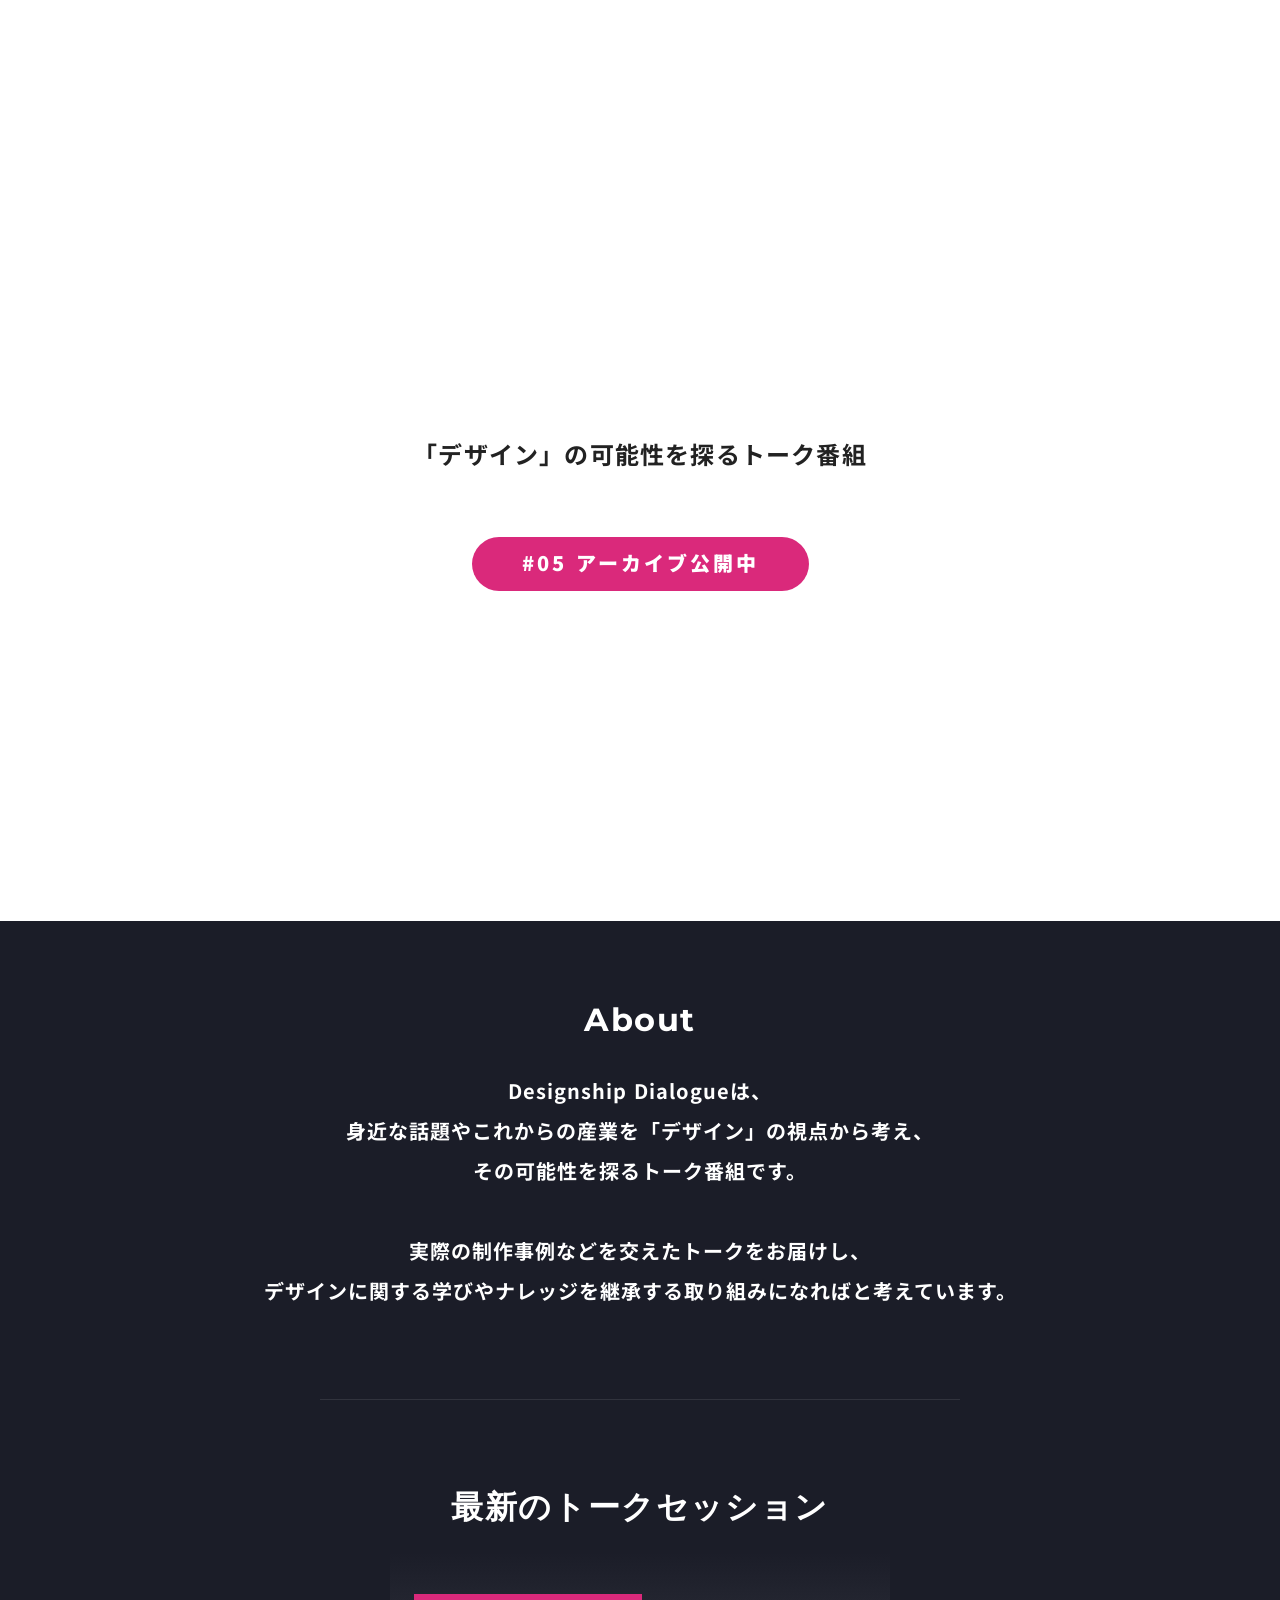
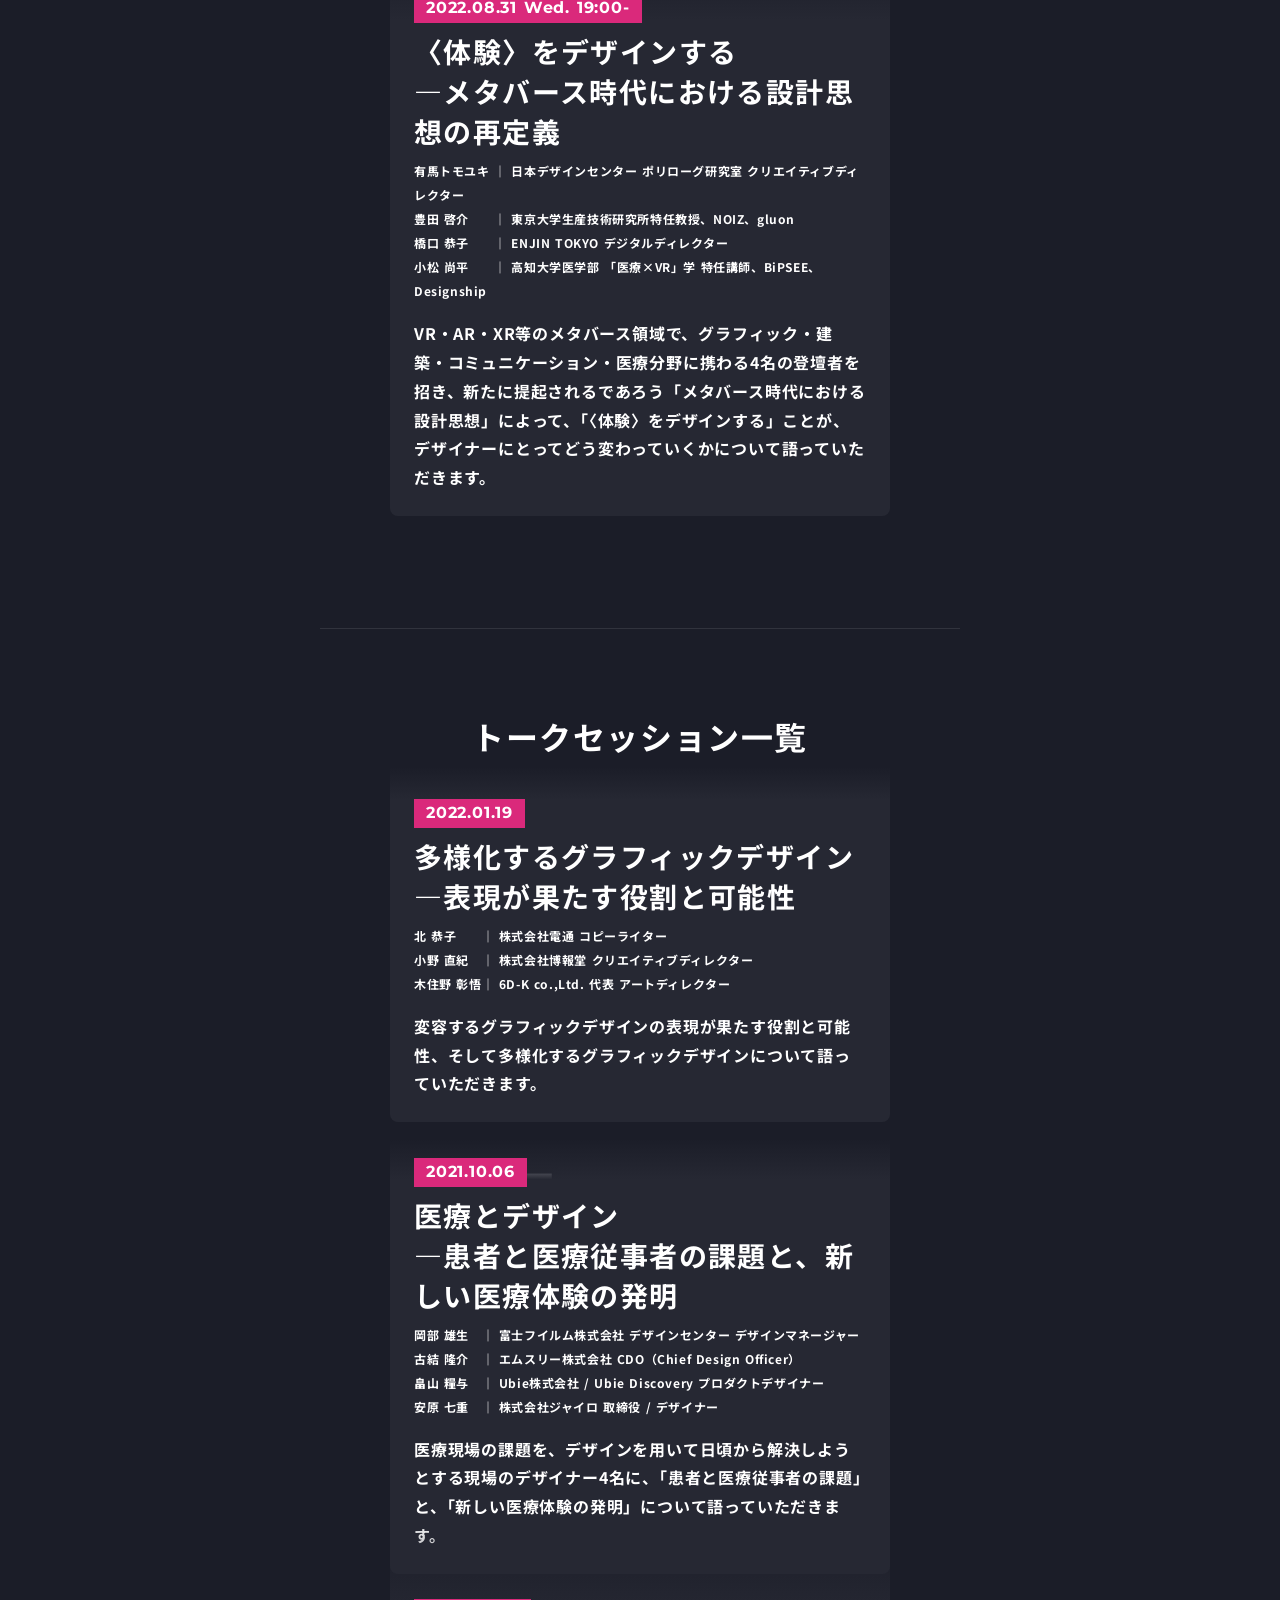
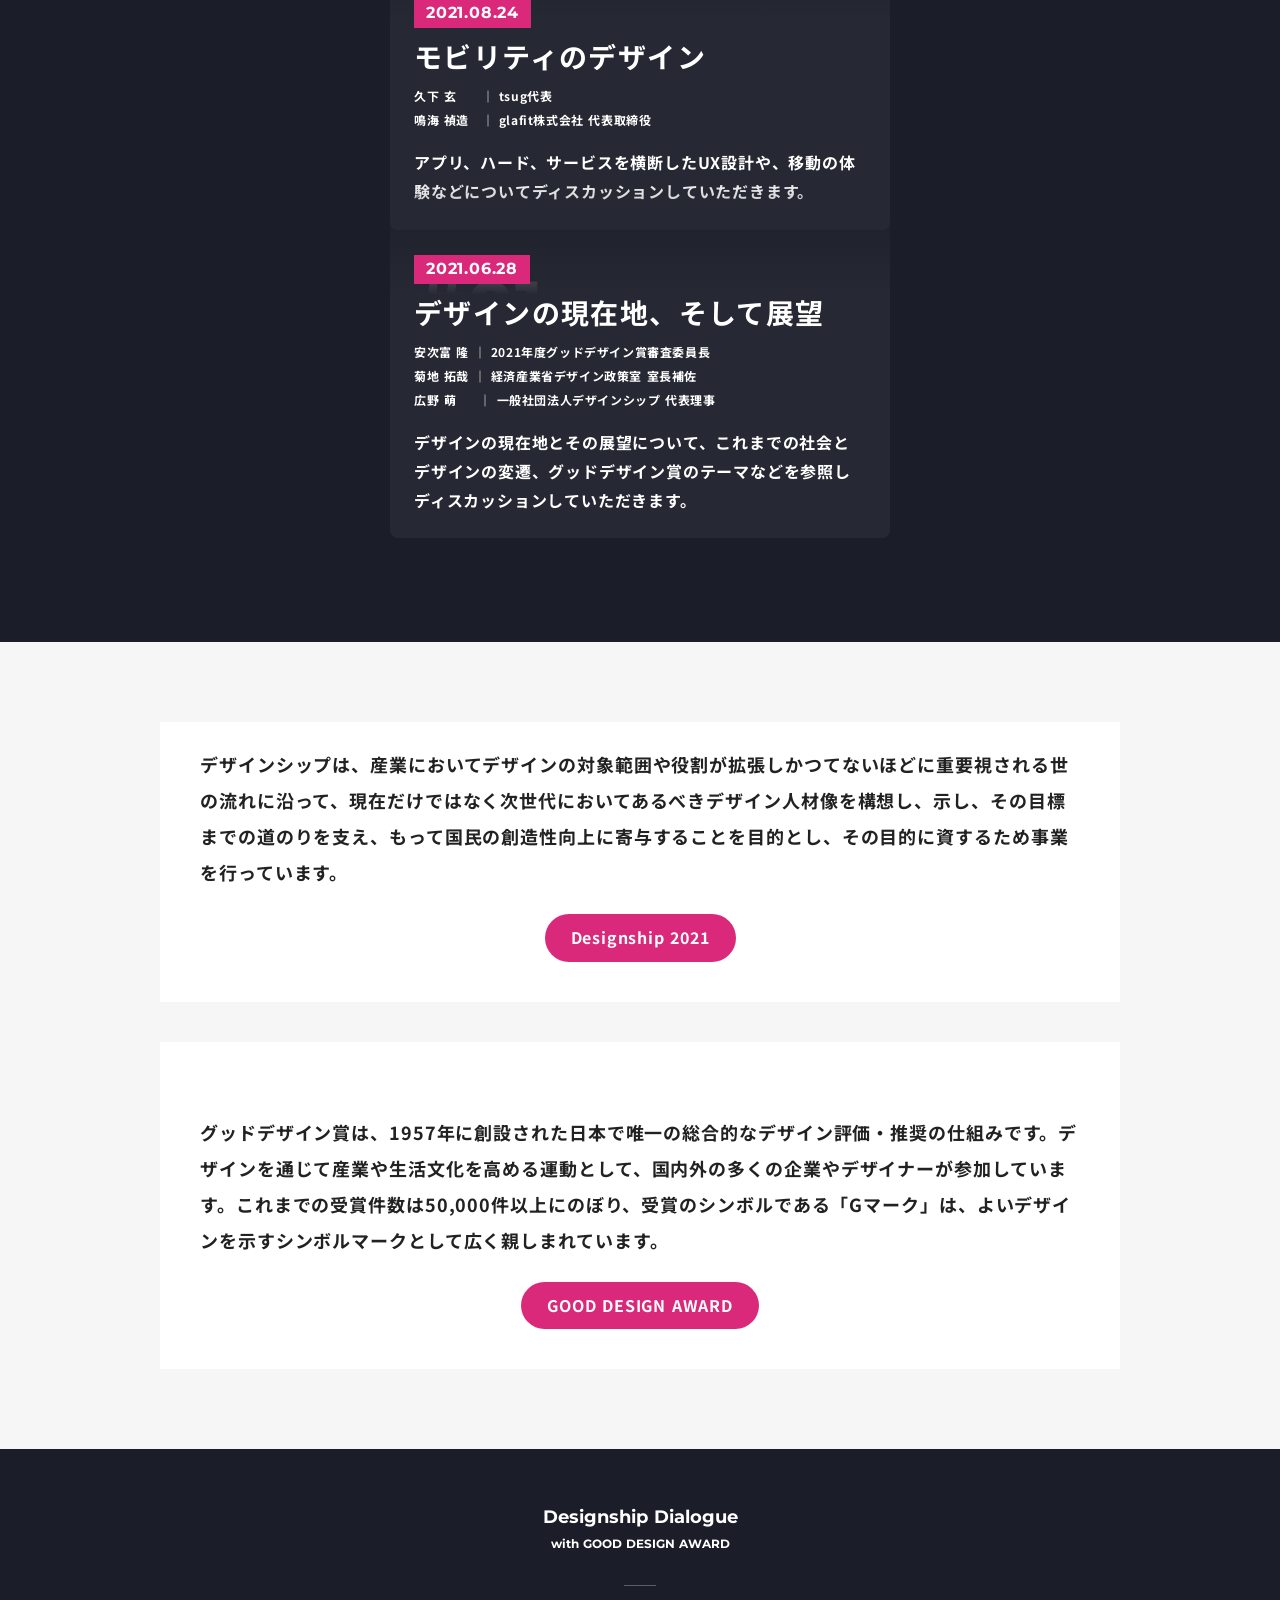
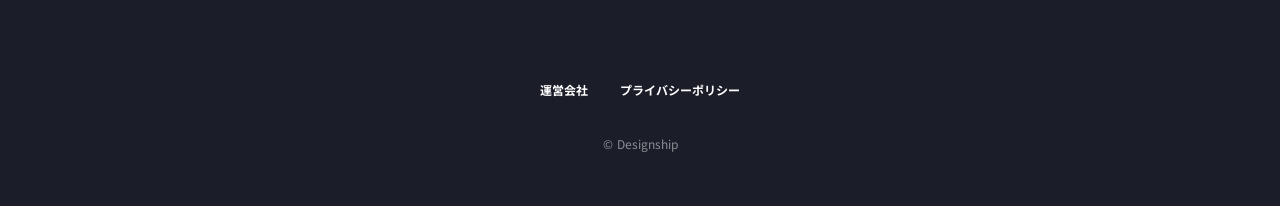
==== commit bdef8669: "Migrate assets to Cloudflare R2 GitHub LFS の月間帯域上限を回避するため、すべての画像/フォント/動画を Cloudflare R2 (designship-" ====
--- a/index.html
+++ b/index.html
@@ -1,4 +1,4 @@
-<!DOCTYPE html><html lang=""><head><link href="/assets/production-os-assets/assets/fontawesome/1629704621943/4.7.0/font-awesome.min.css" rel="stylesheet"><meta charset="utf-8"><meta name="viewport" content="width=device-width, initial-scale=1"><title>Designship Dialogue</title><link rel="preconnect" href="https://fonts.gstatic.com" crossorigin=""><link rel="stylesheet" href="/_nuxt/entry.C0E92ihM.css" crossorigin=""><script type="text/javascript" async="" src="https://www.googletagmanager.com/gtag/js?id=G-SV65V9Z2R8&amp;cx=c&amp;_slc=1"></script><script async="" src="https://www.google-analytics.com/analytics.js"></script><meta name="generator" content="Studio.Design"><meta name="robots" content="all"><meta property="og:site_name" content="Designship Dialogue"><meta property="og:title" content="Designship Dialogue"><meta property="og:image" content="/assets/production-os-assets/assets/86443b7f-5055-451f-bd73-6bcf63a29979"><meta property="og:description" content="グッドデザイン賞と共に、身近な話題やこれからの産業を「デザイン」の視点から考え、その可能性を探るトーク番組です。"><meta property="og:type" content="website"><meta name="description" content="グッドデザイン賞と共に、身近な話題やこれからの産業を「デザイン」の視点から考え、その可能性を探るトーク番組です。"><meta property="twitter:card" content="summary_large_image"><meta property="twitter:image" content="/assets/production-os-assets/assets/86443b7f-5055-451f-bd73-6bcf63a29979"><meta name="apple-mobile-web-app-title" content="Designship Dialogue"><meta name="format-detection" content="telephone=no,email=no,address=no"><meta name="chrome" content="nointentdetection"><meta name="google-site-verification" content="google-verification=EcWuwA5JyeWZbq6kUn7Av0iZG6EHeLZpCe_UyXbY4-c"><meta property="og:url" content="https://dialogue.design-ship.jp/"><link rel="icon" type="image/png" href="/assets/production-os-assets/assets/8a62f39a-12fb-492a-bf66-0abd61e60070" data-hid="favicon"><link rel="apple-touch-icon" type="image/png" href="/assets/production-os-assets/assets/8a62f39a-12fb-492a-bf66-0abd61e60070" data-hid="apple-touch-icon"><link rel="canonical" href="https://dialogue.design-ship.jp/"><link href="https://fonts.googleapis.com/css?display=swap&amp;family=Noto+Sans+JP%3A700" rel="stylesheet"><link href="https://fonts.googleapis.com/css?display=swap&amp;family=Noto+Sans+JP%3A900" rel="stylesheet"><link href="https://fonts.googleapis.com/css?display=swap&amp;family=Noto+Sans+JP%3A400" rel="stylesheet"><link href="https://fonts.googleapis.com/css?display=swap&amp;family=Montserrat%3A700" rel="stylesheet"></head><body><div id="__nuxt"><!--[--><!----><div><div class="container"><style data-v-74fe0335="">.sd[data-s-66e5ee07-e9fb-47f8-96c6-d2ee282a96e5] { align-content: center; align-items: center; background: #FFFFFF; border-radius: 0; box-shadow: ; flex-direction: column; flex-wrap: nowrap; height: 100%; justify-content: flex-start; margin: 0 0 0 0; opacity: 1; padding: 0 0 0 0; width: 100%; max-width: 100%; }.sd[data-s-ec5dfe79-ef21-45a2-b62f-64112b1b147e] { align-content: center; align-items: center; flex: none; flex-direction: column; flex-wrap: nowrap; height: auto; justify-content: center; padding: 0px; width: 100%; max-width: 100%; }.sd[data-s-383a1ea8-65da-4f42-93e6-fedc4adf53ce] { align-content: flex-start; align-items: flex-start; flex: none; flex-direction: column; flex-wrap: nowrap; height: auto; justify-content: center; padding: 24px 0px 0px 0px; width: 960px; max-width: 100%; }
+<!DOCTYPE html><html lang=""><head><link href="https://pub-8e22bcf570ce448cb3e57bbe21d6935b.r2.dev/production-os-assets/assets/fontawesome/1629704621943/4.7.0/font-awesome.min.css" rel="stylesheet"><meta charset="utf-8"><meta name="viewport" content="width=device-width, initial-scale=1"><title>Designship Dialogue</title><link rel="preconnect" href="https://fonts.gstatic.com" crossorigin=""><link rel="stylesheet" href="/_nuxt/entry.C0E92ihM.css" crossorigin=""><script type="text/javascript" async="" src="https://www.googletagmanager.com/gtag/js?id=G-SV65V9Z2R8&amp;cx=c&amp;_slc=1"></script><script async="" src="https://www.google-analytics.com/analytics.js"></script><meta name="generator" content="Studio.Design"><meta name="robots" content="all"><meta property="og:site_name" content="Designship Dialogue"><meta property="og:title" content="Designship Dialogue"><meta property="og:image" content="https://pub-8e22bcf570ce448cb3e57bbe21d6935b.r2.dev/production-os-assets/assets/86443b7f-5055-451f-bd73-6bcf63a29979"><meta property="og:description" content="グッドデザイン賞と共に、身近な話題やこれからの産業を「デザイン」の視点から考え、その可能性を探るトーク番組です。"><meta property="og:type" content="website"><meta name="description" content="グッドデザイン賞と共に、身近な話題やこれからの産業を「デザイン」の視点から考え、その可能性を探るトーク番組です。"><meta property="twitter:card" content="summary_large_image"><meta property="twitter:image" content="https://pub-8e22bcf570ce448cb3e57bbe21d6935b.r2.dev/production-os-assets/assets/86443b7f-5055-451f-bd73-6bcf63a29979"><meta name="apple-mobile-web-app-title" content="Designship Dialogue"><meta name="format-detection" content="telephone=no,email=no,address=no"><meta name="chrome" content="nointentdetection"><meta name="google-site-verification" content="google-verification=EcWuwA5JyeWZbq6kUn7Av0iZG6EHeLZpCe_UyXbY4-c"><meta property="og:url" content="https://dialogue.design-ship.jp/"><link rel="icon" type="image/png" href="https://pub-8e22bcf570ce448cb3e57bbe21d6935b.r2.dev/production-os-assets/assets/8a62f39a-12fb-492a-bf66-0abd61e60070" data-hid="favicon"><link rel="apple-touch-icon" type="image/png" href="https://pub-8e22bcf570ce448cb3e57bbe21d6935b.r2.dev/production-os-assets/assets/8a62f39a-12fb-492a-bf66-0abd61e60070" data-hid="apple-touch-icon"><link rel="canonical" href="https://dialogue.design-ship.jp/"><link href="https://fonts.googleapis.com/css?display=swap&amp;family=Noto+Sans+JP%3A700" rel="stylesheet"><link href="https://fonts.googleapis.com/css?display=swap&amp;family=Noto+Sans+JP%3A900" rel="stylesheet"><link href="https://fonts.googleapis.com/css?display=swap&amp;family=Noto+Sans+JP%3A400" rel="stylesheet"><link href="https://fonts.googleapis.com/css?display=swap&amp;family=Montserrat%3A700" rel="stylesheet"></head><body><div id="__nuxt"><!--[--><!----><div><div class="container"><style data-v-74fe0335="">.sd[data-s-66e5ee07-e9fb-47f8-96c6-d2ee282a96e5] { align-content: center; align-items: center; background: #FFFFFF; border-radius: 0; box-shadow: ; flex-direction: column; flex-wrap: nowrap; height: 100%; justify-content: flex-start; margin: 0 0 0 0; opacity: 1; padding: 0 0 0 0; width: 100%; max-width: 100%; }.sd[data-s-ec5dfe79-ef21-45a2-b62f-64112b1b147e] { align-content: center; align-items: center; flex: none; flex-direction: column; flex-wrap: nowrap; height: auto; justify-content: center; padding: 0px; width: 100%; max-width: 100%; }.sd[data-s-383a1ea8-65da-4f42-93e6-fedc4adf53ce] { align-content: flex-start; align-items: flex-start; flex: none; flex-direction: column; flex-wrap: nowrap; height: auto; justify-content: center; padding: 24px 0px 0px 0px; width: 960px; max-width: 100%; }
 @media screen and (max-width: 320px){
 .sd[data-s-383a1ea8-65da-4f42-93e6-fedc4adf53ce] { padding: 24px 0px 0px 0px; }
 }.sd[data-s-a532a6ab-5749-44c4-a7c2-60dfd07de77c] { height: 97px; padding: 24px 0px 0px 0px; width: 200px; max-width: 100%; }
@@ -359,4 +359,4 @@
 }.sd[data-s-e5b87935-819a-44ab-9d37-05cc40bf8b53] { border-radius: 0; color: #FFFFFF; font-family: var(--s-font-939af569); font-size: 12px; font-weight: 700; letter-spacing: 0em; line-height: 1.2; padding: 0 0 0 0; text-align: center; justify-content: center; }.sd[data-s-8553dedd-035e-409a-b8c9-0e2be4421680] { border-radius: 0; color: rgba(255, 255, 255, 0.5); font-family: var(--s-font-939af569); font-size: 12px; font-weight: 400; height: auto; letter-spacing: 0em; line-height: 2; margin: 0px 32px 8px 32px; opacity: 1; padding: 0px 0px 0px 0px; text-align: center; width: calc(100% - 64px); max-width: calc(100% - 64px); justify-content: center; }
 @media screen and (max-width: 840px){
 .sd[data-s-8553dedd-035e-409a-b8c9-0e2be4421680] { padding: 0px 0px 32px 0px; }
-}</style><style data-v-74fe0335="">body { background: #FFFFFF; transition: background 0.5s cubic-bezier(0.4, 0.4, 0, 1); }</style><!----><style></style><div data-v-1a8a037a="" class="TitleAnnouncer" aria-live="assertive">Designship Dialogue has loaded</div><div data-v-cc1e3fda="" class="DynamicAnnouncer" aria-live="assertive" aria-atomic="true"></div><!----><div><div class="modals"></div><div class="StudioCanvas" aria-hidden="false"><div data-s-66e5ee07-e9fb-47f8-96c6-d2ee282a96e5="" class="sd appear"><div data-s-ec5dfe79-ef21-45a2-b62f-64112b1b147e="" class="sd appear"><div data-s-383a1ea8-65da-4f42-93e6-fedc4adf53ce="" class="sd appear"><a target="_blank" data-s-a532a6ab-5749-44c4-a7c2-60dfd07de77c="" href="https://design-ship.jp/" rel="noopener" data-r-0_0_0_a532a6ab-5749-44c4-a7c2-60dfd07de77c="" class="image sd"><style>.sd[data-r-0_0_0_a532a6ab-5749-44c4-a7c2-60dfd07de77c]:before { background-image: url("/assets/studio-design-asset-files/projects/8dO8kLmeWn/s-546x264_webp_035c1a3e-c42b-4282-afc1-56f4617744c9.png") }</style></a></div><div data-s-ba1333f9-08f2-440c-a01d-258de24289f8="" class="sd appear"><div data-s-d3b70afc-1303-4462-8717-d24fb26bf8ee="" class="sd appear"><img data-s-72a700c0-6a21-4cc7-b10d-6d37ff6ae87b="" class="sd" alt="" src="/assets/studio-design-asset-files/projects/8dO8kLmeWn/s-806x458_v-fs_webp_7027987d-2865-43e7-92fa-1fe5d1feca93.png" loading="lazy"><h1 data-s-4c24ad0b-4921-4c51-84a6-b098fffb95a5="" data-r-1_0_1_0_4c24ad0b-4921-4c51-84a6-b098fffb95a5="" class="text sd appear">「デザイン」の可能性を探るトーク番組<br></h1><a target="_blank" data-s-470d8495-88af-4738-bf9a-ec14e1d824c4="" href="https://www.youtube.com/watch?v=1ExknYb3tXg" rel="noopener" data-r-2_0_1_0_470d8495-88af-4738-bf9a-ec14e1d824c4="" class="text sd appear">#05 アーカイブ公開中</a></div></div></div><section id="about" tabindex="0" data-s-0737a6d7-ba93-4781-b058-93593e557387="" class="sd appear"><h2 data-s-5cde42ef-5b4e-47a3-8453-45d1ead20cbb="" data-r-0_1_5cde42ef-5b4e-47a3-8453-45d1ead20cbb="" class="text sd appear">About<br></h2><p data-s-e2dda68b-7ca5-44a6-85b2-669d62d5fbea="" data-r-1_1_e2dda68b-7ca5-44a6-85b2-669d62d5fbea="" class="text sd appear">Designship Dialogueは、<br>身近な話題やこれからの産業を「デザイン」の視点から考え、<br>その可能性を探るトーク番組です。<br><br>実際の制作事例などを交えたトークをお届けし、<br>デザインに関する学びやナレッジを継承する取り組みになればと考えています。<br></p><p data-s-f23e5647-f243-4cc6-9cfc-fb8269c8dd62="" data-r-2_1_f23e5647-f243-4cc6-9cfc-fb8269c8dd62="" class="text sd appear">「Dialogue」とは、身近な話題やこれからの産業を「デザイン」の視点から考え、その可能性を探るトーク番組です。<br><br>実際の制作事例などを交えたトークをお届けし、デザインに関する学びやナレッジを継承する取り組みになればと考えています。<br></p><p data-s-8b511d4e-6cd8-4ed5-8a1c-fd29a22a8b8b="" data-r-3_1_8b511d4e-6cd8-4ed5-8a1c-fd29a22a8b8b="" class="text sd appear">「Dialogue」とは、<br>身近な話題やこれからの産業を「デザイン」の視点から考え、<br>その可能性を探るトーク番組です。<br><br>実際の制作事例などを交えたトークをお届けし、<br>デザインに関する学びやナレッジを継承する取り組みになればと考えています。<br></p></section><div data-s-e7714bc9-bde3-4845-91ef-c4d0762b5f87="" class="sd appear"><div data-s-743c3b40-a89d-49ef-be69-b5c4def89d6e="" class="sd appear"></div></div><section id="live" tabindex="0" data-s-7c1c3430-1d3a-49ad-9e19-5118bad5f5af="" class="sd appear"><div tabindex="0" data-s-ff7ac250-41fc-427e-8c0e-4c928cf72a8f="" class="sd appear"><div id="archives" data-s-29e4c1e8-fccd-4cb8-9018-774c5e7ed27f="" class="sd appear"><h2 data-s-fb3e6333-b157-47cf-885c-daa79c5aad4e="" data-r-0_0_0_3_fb3e6333-b157-47cf-885c-daa79c5aad4e="" class="text sd appear">最新のトークセッション<br></h2></div></div><div data-s-b1c81269-1702-4081-9031-024e98a39b76="" class="sd appear"><a target="_blank" data-s-4272fa16-4a39-482b-af25-cccc52186b88="" href="https://www.youtube.com/watch?v=1ExknYb3tXg" rel="noopener" class="sd appear"><div data-s-889e9222-9e8c-496c-a3e2-47f5fa611a95="" class="sd appear"><p data-s-f3ce760e-1bf8-4938-9d6d-7315136e073d="" data-r-0_0_0_1_3_f3ce760e-1bf8-4938-9d6d-7315136e073d="" class="text sd appear">#05<br></p><img data-s-2d58f1fe-13ee-4ba8-8de2-9a0b2c70752b="" class="sd appear" alt="" src="/assets/studio-design-asset-files/projects/8dO8kLmeWn/s-2400x1356_v-frms_webp_1d4fb815-4f0e-4481-a68c-cdd83b7c647e.png" loading="lazy"></div><div data-s-31a4d63d-c414-4a50-b8e5-550827bd5a41="" class="sd appear"><div data-s-ec996069-8e0a-4e56-8d41-cb320dd5f14b="" class="sd appear"><p data-s-76c27ae8-3815-407f-8d83-fc39020d2ca5="" data-r-0_0_1_0_1_3_76c27ae8-3815-407f-8d83-fc39020d2ca5="" class="text sd appear">2022.08.31 Wed. 19:00-<br></p><p data-s-08667cad-39c3-4b56-a67e-266709014ebc="" data-r-1_0_1_0_1_3_08667cad-39c3-4b56-a67e-266709014ebc="" class="text sd appear">〈体験〉をデザインする<br>―メタバース時代における設計思想の再定義<br></p><p data-s-0e5f6f00-98d5-42bf-b48a-a46c5d07f5f4="" data-r-2_0_1_0_1_3_0e5f6f00-98d5-42bf-b48a-a46c5d07f5f4="" class="text sd appear">有馬トモユキ ｜ 日本デザインセンター ポリローグ研究室 クリエイティブディレクター<br>豊田 啓介　　｜ 東京大学生産技術研究所特任教授、NOIZ、gluon<br>橋口 恭子　　｜ ENJIN TOKYO デジタルディレクター<br>小松 尚平　　｜ 高知大学医学部 「医療×VR」学 特任講師、BiPSEE、Designship<br></p><p data-s-28e6d1e4-3251-4216-9b22-00c9f06c751b="" data-r-3_0_1_0_1_3_28e6d1e4-3251-4216-9b22-00c9f06c751b="" class="text sd appear">VR・AR・XR等のメタバース領域で、グラフィック・建築・コミュニケーション・医療分野に携わる4名の登壇者を招き、新たに提起されるであろう「メタバース時代における設計思想」によって、「〈体験〉をデザインする」ことが、デザイナーにとってどう変わっていくかについて語っていただきます。<br></p></div></div></a></div></section><div data-s-9cfeed88-7c4d-4af9-a8f2-f2d8ff2d33b0="" class="sd appear"><div data-s-80da9be2-7416-4d90-807e-063a48176d48="" class="sd appear"></div></div><section id="about" tabindex="0" data-s-884868e8-571c-48db-86c6-f0a3efe22cbf="" class="sd appear"><div tabindex="0" data-s-7d5eadcc-18b1-4cfb-92ef-9e370170d6b8="" class="sd appear"><h2 data-s-a7cfe452-e084-4a3e-a9c2-7aa2f8222b04="" data-r-0_0_5_a7cfe452-e084-4a3e-a9c2-7aa2f8222b04="" class="text sd appear">トークセッション一覧<br></h2><div data-s-84ee43bb-1bfd-424e-b30b-3ee3ae735030="" class="sd appear"><a target="_blank" data-s-cc86a62a-79da-4659-ae67-fd26ea632bd1="" href="https://youtu.be/E3P398nElWs?t=250" rel="noopener" class="sd appear"><div data-s-8117246c-6364-48de-9c34-79d46c78d366="" class="sd appear"><p data-s-2c6a33e7-2026-41b7-af4b-af67077f81ee="" data-r-0_0_0_1_0_5_2c6a33e7-2026-41b7-af4b-af67077f81ee="" class="text sd appear">#04<br></p><img data-s-ef456f9d-3adb-4621-86ed-0496d16fd15f="" class="sd appear" alt="" src="/assets/studio-design-asset-files/projects/8dO8kLmeWn/s-2400x1356_v-frms_webp_61740fb8-bc0b-4c76-9c3b-25098ec77cb7.png" loading="lazy"></div><div data-s-59216058-02f5-46db-a951-641503dcbcb4="" class="sd appear"><div data-s-1b66fb4e-c11a-4f12-81b5-97ef1004103e="" class="sd appear"><p data-s-5a826d9e-7b00-49b0-b4ab-f6a92c523134="" data-r-0_0_1_0_1_0_5_5a826d9e-7b00-49b0-b4ab-f6a92c523134="" class="text sd appear">2022.01.19<br></p><p data-s-e7f57b1a-0ca5-4268-9244-e83d97048256="" data-r-1_0_1_0_1_0_5_e7f57b1a-0ca5-4268-9244-e83d97048256="" class="text sd appear">多様化するグラフィックデザイン<br>―表現が果たす役割と可能性<br></p><p data-s-43c48ee6-cde7-4536-a95a-26469341375e="" data-r-2_0_1_0_1_0_5_43c48ee6-cde7-4536-a95a-26469341375e="" class="text sd appear">北 恭子　　｜ 株式会社電通&nbsp;コピーライター<br>小野 直紀　｜ 株式会社博報堂&nbsp;クリエイティブディレクター<br>木住野 彰悟｜ 6D-K co.,Ltd. 代表 アートディレクター<br></p><p data-s-6947ddb1-43a2-4806-8844-197cb1d6c230="" data-r-3_0_1_0_1_0_5_6947ddb1-43a2-4806-8844-197cb1d6c230="" class="text sd appear">変容するグラフィックデザインの表現が果たす役割と可能性、そして多様化するグラフィックデザインについて語っていただきます。<br></p></div></div></a></div><a target="_blank" data-s-ff5eeb3a-a62b-46ff-a6e9-d7a2389de0db="" href="https://youtu.be/K0yyXyAgmOg" rel="noopener" class="sd appear"><div data-s-7691bb2f-f869-4606-bf00-3d33a7d0fa40="" class="sd appear"><p data-s-af091b58-2546-47d4-8f5f-1d68df233ba2="" data-r-0_0_2_0_5_af091b58-2546-47d4-8f5f-1d68df233ba2="" class="text sd appear">#03<br></p><img data-s-da5f8ed6-fc36-4b9c-8845-c8b3cde57977="" class="sd appear" alt="" src="/assets/studio-design-asset-files/projects/8dO8kLmeWn/s-2400x1356_v-frms_webp_5ee86562-4ac1-4e89-a968-f7ad08c8ec5d.png" loading="lazy"></div><div data-s-0e358066-fb7a-49d6-9c50-2e35f8ca0471="" class="sd appear"><div data-s-eb70ddeb-4542-402b-b31b-b7d9e0ef512a="" class="sd appear"><p data-s-62a5ff00-c9d7-42be-ad7e-c1b842583d48="" data-r-0_0_1_2_0_5_62a5ff00-c9d7-42be-ad7e-c1b842583d48="" class="text sd appear">2021.10.06<br></p><p data-s-182ae9aa-4a70-48c7-b40b-ab7e18162729="" data-r-1_0_1_2_0_5_182ae9aa-4a70-48c7-b40b-ab7e18162729="" class="text sd appear">医療とデザイン<br>―患者と医療従事者の課題と、新しい医療体験の発明<br></p><p data-s-cbc27430-5e66-41f7-9ea0-ebc1b8ed9aaa="" data-r-2_0_1_2_0_5_cbc27430-5e66-41f7-9ea0-ebc1b8ed9aaa="" class="text sd appear">岡部 雄生　｜ 富士フイルム株式会社 デザインセンター デザインマネージャー<br>古結 隆介　｜ エムスリー株式会社 CDO（Chief Design Officer）<br>畠山 糧与　｜ Ubie株式会社 / Ubie Discovery プロダクトデザイナー<br>安原 七重　｜ 株式会社ジャイロ 取締役  / デザイナー<br></p><p data-s-7b81a6a3-441a-4ec6-a997-e26d1882ad8f="" data-r-3_0_1_2_0_5_7b81a6a3-441a-4ec6-a997-e26d1882ad8f="" class="text sd appear">医療現場の課題を、デザインを用いて日頃から解決しようとする現場のデザイナー4名に、「患者と医療従事者の課題」と、「新しい医療体験の発明」について語っていただきます。<br></p></div></div></a><div data-s-789c7341-3a96-4343-a261-02e4c9719701="" class="sd appear"><a target="_blank" data-s-bf3c3d4f-8d4a-441a-a80f-2589484468dd="" href="https://youtu.be/bGPhkdQu-Ss" rel="noopener" class="sd appear"><div data-s-4efd041b-8d4c-439d-82d1-d39c12cc941b="" class="sd appear"><p data-s-7fd20efd-b0a0-4c3e-858b-af43f5d60334="" data-r-0_0_0_3_0_5_7fd20efd-b0a0-4c3e-858b-af43f5d60334="" class="text sd appear">#02<br></p><img data-s-ae0e9508-ebd4-4f0b-be4b-ccfc45444a19="" class="sd appear" alt="" src="/assets/studio-design-asset-files/projects/8dO8kLmeWn/s-2400x1356_v-frms_webp_5b1b45f3-bac6-4bcd-860d-8d809fbabf03.png" loading="lazy"></div><div data-s-97da7294-b07c-4bfc-85cd-4fba2040ef1f="" class="sd appear"><div data-s-29949476-f742-455c-bfc0-9b3b64d0fd72="" class="sd appear"><p data-s-d542f975-e54c-4911-85ce-b7c574d98a62="" data-r-0_0_1_0_3_0_5_d542f975-e54c-4911-85ce-b7c574d98a62="" class="text sd appear">2021.08.24<br></p><p data-s-b3bd6d7d-326f-41e0-8735-7e7535534ed4="" data-r-1_0_1_0_3_0_5_b3bd6d7d-326f-41e0-8735-7e7535534ed4="" class="text sd appear">モビリティのデザイン<br></p><p data-s-8931009f-1d63-4e94-8459-d97535b74ff1="" data-r-2_0_1_0_3_0_5_8931009f-1d63-4e94-8459-d97535b74ff1="" class="text sd appear">久下 玄　　｜ tsug代表<br>鳴海 禎造　｜ glafit株式会社 代表取締役<br></p><p data-s-3099f419-4945-4fd6-adfc-dc4fc6ffb15b="" data-r-3_0_1_0_3_0_5_3099f419-4945-4fd6-adfc-dc4fc6ffb15b="" class="text sd appear">アプリ、ハード、サービスを横断したUX設計や、移動の体験などについてディスカッションしていただきます。<br></p></div></div></a></div><div data-s-e4a4e395-4989-4d3e-a0f0-a7b02f9eb5a7="" class="sd appear"><div data-s-23e879bc-b99f-4372-91a1-47c5c79ad554="" class="sd appear"><div data-s-03467927-c30f-4c5d-a6a3-00670b596b75="" class="sd appear"><a target="_blank" data-s-277e2127-1aaf-465c-a12e-4a7df50db60f="" href="https://youtu.be/oV2Zjb2J8kk" rel="noopener" class="sd appear"><div data-s-1cda7585-6654-49ce-abe3-143eb50bb240="" class="sd appear"><p data-s-bc32efb4-d55a-459a-94b9-b9f0838fba04="" data-r-0_0_0_0_0_4_0_5_bc32efb4-d55a-459a-94b9-b9f0838fba04="" class="text sd appear">#01<br></p><img data-s-dcc90889-288a-4d1d-8d8f-7d0045740879="" class="sd appear" alt="" src="/assets/studio-design-asset-files/projects/8dO8kLmeWn/s-2400x1356_v-frms_webp_40558bee-4734-4108-86ad-ec5f7a18fdcc.png" loading="lazy"></div><div data-s-5fc7d705-7c57-453e-aec6-15d767334749="" class="sd appear"><div data-s-a237a245-aacf-408e-9170-5379f006b53d="" class="sd appear"><p data-s-1fa94bed-fe81-420e-bfe4-5f4168afcba4="" data-r-0_0_1_0_0_0_4_0_5_1fa94bed-fe81-420e-bfe4-5f4168afcba4="" class="text sd appear">2021.06.28<br></p><p data-s-04b507df-a333-41e5-adb1-c15bafd6be2c="" data-r-1_0_1_0_0_0_4_0_5_04b507df-a333-41e5-adb1-c15bafd6be2c="" class="text sd appear">デザインの現在地、そして展望<br></p><p data-s-8bc2b4bc-1c22-4077-b520-8b562157ad8f="" data-r-2_0_1_0_0_0_4_0_5_8bc2b4bc-1c22-4077-b520-8b562157ad8f="" class="text sd appear">安次富 隆 ｜ 2021年度グッドデザイン賞審査委員長<br>菊地 拓哉 ｜ 経済産業省デザイン政策室 室長補佐<br>広野 萌&nbsp; &nbsp; &nbsp;｜ 一般社団法人デザインシップ 代表理事<br></p><p data-s-acf0e53b-3e41-4774-b601-0b47971fc2d7="" data-r-3_0_1_0_0_0_4_0_5_acf0e53b-3e41-4774-b601-0b47971fc2d7="" class="text sd appear">デザインの現在地とその展望について、これまでの社会とデザインの変遷、グッドデザイン賞のテーマなどを参照しディスカッションしていただきます。<br></p></div></div></a></div></div></div></div></section><section id="about" tabindex="0" data-s-bd249da7-4a3d-49f3-b47d-80f5a7cabd86="" class="sd appear"><div tabindex="0" data-s-6c02e913-c5a0-413b-ba1e-5de6c4409c77="" class="sd appear"><img data-s-d6f0aa79-2798-45b3-a70b-24c78f5753f3="" class="sd appear" alt="" src="/assets/studio-design-asset-files/projects/8dO8kLmeWn/s-546x264_webp_035c1a3e-c42b-4282-afc1-56f4617744c9.png" loading="lazy"><p data-s-dd54a5e4-1ba2-41bb-be01-bb59e264038b="" data-r-1_0_6_dd54a5e4-1ba2-41bb-be01-bb59e264038b="" class="text sd appear">デザインシップは、産業においてデザインの対象範囲や役割が拡張しかつてないほどに重要視される世の流れに沿って、現在だけではなく次世代においてあるべきデザイン人材像を構想し、示し、その目標までの道のりを支え、もって国民の創造性向上に寄与することを目的とし、その目的に資するため事業を行っています。<br></p><a target="_blank" data-s-97c7879d-aa84-4659-8e4e-9a43d11176cd="" href="https://design-ship.jp/" rel="noopener" data-r-2_0_6_97c7879d-aa84-4659-8e4e-9a43d11176cd="" class="text sd appear">Designship 2021</a></div><div tabindex="0" data-s-b1c5f873-9570-46ed-91a1-4e7de2eff63e="" class="sd appear"><img data-s-c7aa46b0-964d-4556-81f9-c6d11b47396b="" class="sd appear" alt="" src="/assets/studio-design-asset-files/projects/8dO8kLmeWn/s-720x120_v-fs_webp_b24971e0-2548-40eb-9d2f-fb5b7a28ceb9.png" loading="lazy"><p data-s-6139ecf4-f724-47c7-963a-ee93d8298ef2="" data-r-1_1_6_6139ecf4-f724-47c7-963a-ee93d8298ef2="" class="text sd appear">グッドデザイン賞は、1957年に創設された日本で唯一の総合的なデザイン評価・推奨の仕組みです。デザインを通じて産業や生活文化を高める運動として、国内外の多くの企業やデザイナーが参加しています。これまでの受賞件数は50,000件以上にのぼり、受賞のシンボルである「Gマーク」は、よいデザインを示すシンボルマークとして広く親しまれています。<br></p><div data-s-a9b3d17d-3f8b-4758-9e8f-d2ca43f09c66="" class="sd appear"><a target="_blank" data-s-bbcf0762-8876-43fc-9142-7959a9f99a92="" href="https://www.g-mark.org/" rel="noopener" data-r-0_2_1_6_bbcf0762-8876-43fc-9142-7959a9f99a92="" class="text sd appear">GOOD DESIGN AWARD</a></div></div></section><section id="about" tabindex="0" data-s-dd9cc3ac-3b99-4bed-9aff-ccf9bcbe9520="" class="sd appear"><div tabindex="0" data-s-1f89b3c2-3e4f-40f2-9c2a-bb7abb0c0f64="" class="sd appear"><p data-s-bd920658-6600-47a5-b1f4-14b77837a269="" data-r-0_0_7_bd920658-6600-47a5-b1f4-14b77837a269="" class="text sd appear">Designship&nbsp;Dialogue<br></p><p data-s-07386852-3160-436c-b7fc-ce13559d4ded="" data-r-1_0_7_07386852-3160-436c-b7fc-ce13559d4ded="" class="text sd appear">with GOOD DESIGN AWARD<br></p></div><div data-s-70b1b580-811b-4c39-94bf-4a3f1d45523a="" class="sd appear"></div><div data-s-de11a538-7a90-404c-a812-6541f04e026b="" class="sd appear"><a target="_blank" data-s-bb52178d-9dc7-44f5-9747-e33e5e3fed57="" href="https://twitter.com/Designship_jp" rel="noopener" class="sd appear"><i data-s-4541ae53-5856-47b4-976c-6e604342f495="" class="icon fa fa-twitter sd appear"></i></a><a target="_blank" data-s-d234f07f-422e-487c-b76e-f7486926b094="" href="https://www.facebook.com/designshipjp/" rel="noopener" class="sd appear"><i data-s-b837b3de-e2ad-424d-98ba-3096fcbf49b1="" class="icon fa fa-facebook sd appear"></i></a><a target="_blank" data-s-a02ab4f8-99d8-4d85-8401-a138412044bb="" href="https://www.instagram.com/designship_jp/" rel="noopener" class="sd appear"><i data-s-434a4162-3c55-4306-8836-c2a3dd158527="" class="icon fa fa-instagram sd appear"></i></a></div><div data-s-765fb82e-510d-4e76-9ffd-ce37186dfd80="" class="sd appear"><div data-s-5968048d-01f3-4a89-9154-7120bd6ae865="" class="sd appear"><a target="_blank" tabindex="0" data-s-deb818c6-420f-4403-89a6-1fc667f6ff04="" href="https://corp.design-ship.jp/" rel="noopener" class="sd appear"><p data-s-af045ba3-61ee-4548-85be-0c5e82bedb02="" data-r-0_0_0_3_7_af045ba3-61ee-4548-85be-0c5e82bedb02="" class="text sd appear">運営会社<br></p></a><a target="_blank" tabindex="0" data-s-d56eb6d6-81f5-49f7-9c69-550fa7926208="" href="https://corp.design-ship.jp/privacy-policy" rel="noopener" class="sd appear"><p data-s-e5b87935-819a-44ab-9d37-05cc40bf8b53="" data-r-0_1_0_3_7_e5b87935-819a-44ab-9d37-05cc40bf8b53="" class="text sd appear">プライバシーポリシー<br></p></a></div></div><p data-s-8553dedd-035e-409a-b8c9-0e2be4421680="" data-r-4_7_8553dedd-035e-409a-b8c9-0e2be4421680="" class="text sd appear">© Designship<br></p></section></div><!----><style>:root {--s-font-8a889fcc: Lato;--s-font-74bf2b99: Montserrat;--s-font-939af569: 'Noto Sans JP';--s-font-dfad6d23: 'ゴシックMB101 B JIS2004';--s-font-ac8546a4: Roboto;}</style></div></div></div><!----><!----></div><!--]--></div><div id="teleports"></div></body></html>+}</style><style data-v-74fe0335="">body { background: #FFFFFF; transition: background 0.5s cubic-bezier(0.4, 0.4, 0, 1); }</style><!----><style></style><div data-v-1a8a037a="" class="TitleAnnouncer" aria-live="assertive">Designship Dialogue has loaded</div><div data-v-cc1e3fda="" class="DynamicAnnouncer" aria-live="assertive" aria-atomic="true"></div><!----><div><div class="modals"></div><div class="StudioCanvas" aria-hidden="false"><div data-s-66e5ee07-e9fb-47f8-96c6-d2ee282a96e5="" class="sd appear"><div data-s-ec5dfe79-ef21-45a2-b62f-64112b1b147e="" class="sd appear"><div data-s-383a1ea8-65da-4f42-93e6-fedc4adf53ce="" class="sd appear"><a target="_blank" data-s-a532a6ab-5749-44c4-a7c2-60dfd07de77c="" href="https://design-ship.jp/" rel="noopener" data-r-0_0_0_a532a6ab-5749-44c4-a7c2-60dfd07de77c="" class="image sd"><style>.sd[data-r-0_0_0_a532a6ab-5749-44c4-a7c2-60dfd07de77c]:before { background-image: url("https://pub-8e22bcf570ce448cb3e57bbe21d6935b.r2.dev/studio-design-asset-files/projects/8dO8kLmeWn/s-546x264_webp_035c1a3e-c42b-4282-afc1-56f4617744c9.png") }</style></a></div><div data-s-ba1333f9-08f2-440c-a01d-258de24289f8="" class="sd appear"><div data-s-d3b70afc-1303-4462-8717-d24fb26bf8ee="" class="sd appear"><img data-s-72a700c0-6a21-4cc7-b10d-6d37ff6ae87b="" class="sd" alt="" src="https://pub-8e22bcf570ce448cb3e57bbe21d6935b.r2.dev/studio-design-asset-files/projects/8dO8kLmeWn/s-806x458_v-fs_webp_7027987d-2865-43e7-92fa-1fe5d1feca93.png" loading="lazy"><h1 data-s-4c24ad0b-4921-4c51-84a6-b098fffb95a5="" data-r-1_0_1_0_4c24ad0b-4921-4c51-84a6-b098fffb95a5="" class="text sd appear">「デザイン」の可能性を探るトーク番組<br></h1><a target="_blank" data-s-470d8495-88af-4738-bf9a-ec14e1d824c4="" href="https://www.youtube.com/watch?v=1ExknYb3tXg" rel="noopener" data-r-2_0_1_0_470d8495-88af-4738-bf9a-ec14e1d824c4="" class="text sd appear">#05 アーカイブ公開中</a></div></div></div><section id="about" tabindex="0" data-s-0737a6d7-ba93-4781-b058-93593e557387="" class="sd appear"><h2 data-s-5cde42ef-5b4e-47a3-8453-45d1ead20cbb="" data-r-0_1_5cde42ef-5b4e-47a3-8453-45d1ead20cbb="" class="text sd appear">About<br></h2><p data-s-e2dda68b-7ca5-44a6-85b2-669d62d5fbea="" data-r-1_1_e2dda68b-7ca5-44a6-85b2-669d62d5fbea="" class="text sd appear">Designship Dialogueは、<br>身近な話題やこれからの産業を「デザイン」の視点から考え、<br>その可能性を探るトーク番組です。<br><br>実際の制作事例などを交えたトークをお届けし、<br>デザインに関する学びやナレッジを継承する取り組みになればと考えています。<br></p><p data-s-f23e5647-f243-4cc6-9cfc-fb8269c8dd62="" data-r-2_1_f23e5647-f243-4cc6-9cfc-fb8269c8dd62="" class="text sd appear">「Dialogue」とは、身近な話題やこれからの産業を「デザイン」の視点から考え、その可能性を探るトーク番組です。<br><br>実際の制作事例などを交えたトークをお届けし、デザインに関する学びやナレッジを継承する取り組みになればと考えています。<br></p><p data-s-8b511d4e-6cd8-4ed5-8a1c-fd29a22a8b8b="" data-r-3_1_8b511d4e-6cd8-4ed5-8a1c-fd29a22a8b8b="" class="text sd appear">「Dialogue」とは、<br>身近な話題やこれからの産業を「デザイン」の視点から考え、<br>その可能性を探るトーク番組です。<br><br>実際の制作事例などを交えたトークをお届けし、<br>デザインに関する学びやナレッジを継承する取り組みになればと考えています。<br></p></section><div data-s-e7714bc9-bde3-4845-91ef-c4d0762b5f87="" class="sd appear"><div data-s-743c3b40-a89d-49ef-be69-b5c4def89d6e="" class="sd appear"></div></div><section id="live" tabindex="0" data-s-7c1c3430-1d3a-49ad-9e19-5118bad5f5af="" class="sd appear"><div tabindex="0" data-s-ff7ac250-41fc-427e-8c0e-4c928cf72a8f="" class="sd appear"><div id="archives" data-s-29e4c1e8-fccd-4cb8-9018-774c5e7ed27f="" class="sd appear"><h2 data-s-fb3e6333-b157-47cf-885c-daa79c5aad4e="" data-r-0_0_0_3_fb3e6333-b157-47cf-885c-daa79c5aad4e="" class="text sd appear">最新のトークセッション<br></h2></div></div><div data-s-b1c81269-1702-4081-9031-024e98a39b76="" class="sd appear"><a target="_blank" data-s-4272fa16-4a39-482b-af25-cccc52186b88="" href="https://www.youtube.com/watch?v=1ExknYb3tXg" rel="noopener" class="sd appear"><div data-s-889e9222-9e8c-496c-a3e2-47f5fa611a95="" class="sd appear"><p data-s-f3ce760e-1bf8-4938-9d6d-7315136e073d="" data-r-0_0_0_1_3_f3ce760e-1bf8-4938-9d6d-7315136e073d="" class="text sd appear">#05<br></p><img data-s-2d58f1fe-13ee-4ba8-8de2-9a0b2c70752b="" class="sd appear" alt="" src="https://pub-8e22bcf570ce448cb3e57bbe21d6935b.r2.dev/studio-design-asset-files/projects/8dO8kLmeWn/s-2400x1356_v-frms_webp_1d4fb815-4f0e-4481-a68c-cdd83b7c647e.png" loading="lazy"></div><div data-s-31a4d63d-c414-4a50-b8e5-550827bd5a41="" class="sd appear"><div data-s-ec996069-8e0a-4e56-8d41-cb320dd5f14b="" class="sd appear"><p data-s-76c27ae8-3815-407f-8d83-fc39020d2ca5="" data-r-0_0_1_0_1_3_76c27ae8-3815-407f-8d83-fc39020d2ca5="" class="text sd appear">2022.08.31 Wed. 19:00-<br></p><p data-s-08667cad-39c3-4b56-a67e-266709014ebc="" data-r-1_0_1_0_1_3_08667cad-39c3-4b56-a67e-266709014ebc="" class="text sd appear">〈体験〉をデザインする<br>―メタバース時代における設計思想の再定義<br></p><p data-s-0e5f6f00-98d5-42bf-b48a-a46c5d07f5f4="" data-r-2_0_1_0_1_3_0e5f6f00-98d5-42bf-b48a-a46c5d07f5f4="" class="text sd appear">有馬トモユキ ｜ 日本デザインセンター ポリローグ研究室 クリエイティブディレクター<br>豊田 啓介　　｜ 東京大学生産技術研究所特任教授、NOIZ、gluon<br>橋口 恭子　　｜ ENJIN TOKYO デジタルディレクター<br>小松 尚平　　｜ 高知大学医学部 「医療×VR」学 特任講師、BiPSEE、Designship<br></p><p data-s-28e6d1e4-3251-4216-9b22-00c9f06c751b="" data-r-3_0_1_0_1_3_28e6d1e4-3251-4216-9b22-00c9f06c751b="" class="text sd appear">VR・AR・XR等のメタバース領域で、グラフィック・建築・コミュニケーション・医療分野に携わる4名の登壇者を招き、新たに提起されるであろう「メタバース時代における設計思想」によって、「〈体験〉をデザインする」ことが、デザイナーにとってどう変わっていくかについて語っていただきます。<br></p></div></div></a></div></section><div data-s-9cfeed88-7c4d-4af9-a8f2-f2d8ff2d33b0="" class="sd appear"><div data-s-80da9be2-7416-4d90-807e-063a48176d48="" class="sd appear"></div></div><section id="about" tabindex="0" data-s-884868e8-571c-48db-86c6-f0a3efe22cbf="" class="sd appear"><div tabindex="0" data-s-7d5eadcc-18b1-4cfb-92ef-9e370170d6b8="" class="sd appear"><h2 data-s-a7cfe452-e084-4a3e-a9c2-7aa2f8222b04="" data-r-0_0_5_a7cfe452-e084-4a3e-a9c2-7aa2f8222b04="" class="text sd appear">トークセッション一覧<br></h2><div data-s-84ee43bb-1bfd-424e-b30b-3ee3ae735030="" class="sd appear"><a target="_blank" data-s-cc86a62a-79da-4659-ae67-fd26ea632bd1="" href="https://youtu.be/E3P398nElWs?t=250" rel="noopener" class="sd appear"><div data-s-8117246c-6364-48de-9c34-79d46c78d366="" class="sd appear"><p data-s-2c6a33e7-2026-41b7-af4b-af67077f81ee="" data-r-0_0_0_1_0_5_2c6a33e7-2026-41b7-af4b-af67077f81ee="" class="text sd appear">#04<br></p><img data-s-ef456f9d-3adb-4621-86ed-0496d16fd15f="" class="sd appear" alt="" src="https://pub-8e22bcf570ce448cb3e57bbe21d6935b.r2.dev/studio-design-asset-files/projects/8dO8kLmeWn/s-2400x1356_v-frms_webp_61740fb8-bc0b-4c76-9c3b-25098ec77cb7.png" loading="lazy"></div><div data-s-59216058-02f5-46db-a951-641503dcbcb4="" class="sd appear"><div data-s-1b66fb4e-c11a-4f12-81b5-97ef1004103e="" class="sd appear"><p data-s-5a826d9e-7b00-49b0-b4ab-f6a92c523134="" data-r-0_0_1_0_1_0_5_5a826d9e-7b00-49b0-b4ab-f6a92c523134="" class="text sd appear">2022.01.19<br></p><p data-s-e7f57b1a-0ca5-4268-9244-e83d97048256="" data-r-1_0_1_0_1_0_5_e7f57b1a-0ca5-4268-9244-e83d97048256="" class="text sd appear">多様化するグラフィックデザイン<br>―表現が果たす役割と可能性<br></p><p data-s-43c48ee6-cde7-4536-a95a-26469341375e="" data-r-2_0_1_0_1_0_5_43c48ee6-cde7-4536-a95a-26469341375e="" class="text sd appear">北 恭子　　｜ 株式会社電通&nbsp;コピーライター<br>小野 直紀　｜ 株式会社博報堂&nbsp;クリエイティブディレクター<br>木住野 彰悟｜ 6D-K co.,Ltd. 代表 アートディレクター<br></p><p data-s-6947ddb1-43a2-4806-8844-197cb1d6c230="" data-r-3_0_1_0_1_0_5_6947ddb1-43a2-4806-8844-197cb1d6c230="" class="text sd appear">変容するグラフィックデザインの表現が果たす役割と可能性、そして多様化するグラフィックデザインについて語っていただきます。<br></p></div></div></a></div><a target="_blank" data-s-ff5eeb3a-a62b-46ff-a6e9-d7a2389de0db="" href="https://youtu.be/K0yyXyAgmOg" rel="noopener" class="sd appear"><div data-s-7691bb2f-f869-4606-bf00-3d33a7d0fa40="" class="sd appear"><p data-s-af091b58-2546-47d4-8f5f-1d68df233ba2="" data-r-0_0_2_0_5_af091b58-2546-47d4-8f5f-1d68df233ba2="" class="text sd appear">#03<br></p><img data-s-da5f8ed6-fc36-4b9c-8845-c8b3cde57977="" class="sd appear" alt="" src="https://pub-8e22bcf570ce448cb3e57bbe21d6935b.r2.dev/studio-design-asset-files/projects/8dO8kLmeWn/s-2400x1356_v-frms_webp_5ee86562-4ac1-4e89-a968-f7ad08c8ec5d.png" loading="lazy"></div><div data-s-0e358066-fb7a-49d6-9c50-2e35f8ca0471="" class="sd appear"><div data-s-eb70ddeb-4542-402b-b31b-b7d9e0ef512a="" class="sd appear"><p data-s-62a5ff00-c9d7-42be-ad7e-c1b842583d48="" data-r-0_0_1_2_0_5_62a5ff00-c9d7-42be-ad7e-c1b842583d48="" class="text sd appear">2021.10.06<br></p><p data-s-182ae9aa-4a70-48c7-b40b-ab7e18162729="" data-r-1_0_1_2_0_5_182ae9aa-4a70-48c7-b40b-ab7e18162729="" class="text sd appear">医療とデザイン<br>―患者と医療従事者の課題と、新しい医療体験の発明<br></p><p data-s-cbc27430-5e66-41f7-9ea0-ebc1b8ed9aaa="" data-r-2_0_1_2_0_5_cbc27430-5e66-41f7-9ea0-ebc1b8ed9aaa="" class="text sd appear">岡部 雄生　｜ 富士フイルム株式会社 デザインセンター デザインマネージャー<br>古結 隆介　｜ エムスリー株式会社 CDO（Chief Design Officer）<br>畠山 糧与　｜ Ubie株式会社 / Ubie Discovery プロダクトデザイナー<br>安原 七重　｜ 株式会社ジャイロ 取締役  / デザイナー<br></p><p data-s-7b81a6a3-441a-4ec6-a997-e26d1882ad8f="" data-r-3_0_1_2_0_5_7b81a6a3-441a-4ec6-a997-e26d1882ad8f="" class="text sd appear">医療現場の課題を、デザインを用いて日頃から解決しようとする現場のデザイナー4名に、「患者と医療従事者の課題」と、「新しい医療体験の発明」について語っていただきます。<br></p></div></div></a><div data-s-789c7341-3a96-4343-a261-02e4c9719701="" class="sd appear"><a target="_blank" data-s-bf3c3d4f-8d4a-441a-a80f-2589484468dd="" href="https://youtu.be/bGPhkdQu-Ss" rel="noopener" class="sd appear"><div data-s-4efd041b-8d4c-439d-82d1-d39c12cc941b="" class="sd appear"><p data-s-7fd20efd-b0a0-4c3e-858b-af43f5d60334="" data-r-0_0_0_3_0_5_7fd20efd-b0a0-4c3e-858b-af43f5d60334="" class="text sd appear">#02<br></p><img data-s-ae0e9508-ebd4-4f0b-be4b-ccfc45444a19="" class="sd appear" alt="" src="https://pub-8e22bcf570ce448cb3e57bbe21d6935b.r2.dev/studio-design-asset-files/projects/8dO8kLmeWn/s-2400x1356_v-frms_webp_5b1b45f3-bac6-4bcd-860d-8d809fbabf03.png" loading="lazy"></div><div data-s-97da7294-b07c-4bfc-85cd-4fba2040ef1f="" class="sd appear"><div data-s-29949476-f742-455c-bfc0-9b3b64d0fd72="" class="sd appear"><p data-s-d542f975-e54c-4911-85ce-b7c574d98a62="" data-r-0_0_1_0_3_0_5_d542f975-e54c-4911-85ce-b7c574d98a62="" class="text sd appear">2021.08.24<br></p><p data-s-b3bd6d7d-326f-41e0-8735-7e7535534ed4="" data-r-1_0_1_0_3_0_5_b3bd6d7d-326f-41e0-8735-7e7535534ed4="" class="text sd appear">モビリティのデザイン<br></p><p data-s-8931009f-1d63-4e94-8459-d97535b74ff1="" data-r-2_0_1_0_3_0_5_8931009f-1d63-4e94-8459-d97535b74ff1="" class="text sd appear">久下 玄　　｜ tsug代表<br>鳴海 禎造　｜ glafit株式会社 代表取締役<br></p><p data-s-3099f419-4945-4fd6-adfc-dc4fc6ffb15b="" data-r-3_0_1_0_3_0_5_3099f419-4945-4fd6-adfc-dc4fc6ffb15b="" class="text sd appear">アプリ、ハード、サービスを横断したUX設計や、移動の体験などについてディスカッションしていただきます。<br></p></div></div></a></div><div data-s-e4a4e395-4989-4d3e-a0f0-a7b02f9eb5a7="" class="sd appear"><div data-s-23e879bc-b99f-4372-91a1-47c5c79ad554="" class="sd appear"><div data-s-03467927-c30f-4c5d-a6a3-00670b596b75="" class="sd appear"><a target="_blank" data-s-277e2127-1aaf-465c-a12e-4a7df50db60f="" href="https://youtu.be/oV2Zjb2J8kk" rel="noopener" class="sd appear"><div data-s-1cda7585-6654-49ce-abe3-143eb50bb240="" class="sd appear"><p data-s-bc32efb4-d55a-459a-94b9-b9f0838fba04="" data-r-0_0_0_0_0_4_0_5_bc32efb4-d55a-459a-94b9-b9f0838fba04="" class="text sd appear">#01<br></p><img data-s-dcc90889-288a-4d1d-8d8f-7d0045740879="" class="sd appear" alt="" src="https://pub-8e22bcf570ce448cb3e57bbe21d6935b.r2.dev/studio-design-asset-files/projects/8dO8kLmeWn/s-2400x1356_v-frms_webp_40558bee-4734-4108-86ad-ec5f7a18fdcc.png" loading="lazy"></div><div data-s-5fc7d705-7c57-453e-aec6-15d767334749="" class="sd appear"><div data-s-a237a245-aacf-408e-9170-5379f006b53d="" class="sd appear"><p data-s-1fa94bed-fe81-420e-bfe4-5f4168afcba4="" data-r-0_0_1_0_0_0_4_0_5_1fa94bed-fe81-420e-bfe4-5f4168afcba4="" class="text sd appear">2021.06.28<br></p><p data-s-04b507df-a333-41e5-adb1-c15bafd6be2c="" data-r-1_0_1_0_0_0_4_0_5_04b507df-a333-41e5-adb1-c15bafd6be2c="" class="text sd appear">デザインの現在地、そして展望<br></p><p data-s-8bc2b4bc-1c22-4077-b520-8b562157ad8f="" data-r-2_0_1_0_0_0_4_0_5_8bc2b4bc-1c22-4077-b520-8b562157ad8f="" class="text sd appear">安次富 隆 ｜ 2021年度グッドデザイン賞審査委員長<br>菊地 拓哉 ｜ 経済産業省デザイン政策室 室長補佐<br>広野 萌&nbsp; &nbsp; &nbsp;｜ 一般社団法人デザインシップ 代表理事<br></p><p data-s-acf0e53b-3e41-4774-b601-0b47971fc2d7="" data-r-3_0_1_0_0_0_4_0_5_acf0e53b-3e41-4774-b601-0b47971fc2d7="" class="text sd appear">デザインの現在地とその展望について、これまでの社会とデザインの変遷、グッドデザイン賞のテーマなどを参照しディスカッションしていただきます。<br></p></div></div></a></div></div></div></div></section><section id="about" tabindex="0" data-s-bd249da7-4a3d-49f3-b47d-80f5a7cabd86="" class="sd appear"><div tabindex="0" data-s-6c02e913-c5a0-413b-ba1e-5de6c4409c77="" class="sd appear"><img data-s-d6f0aa79-2798-45b3-a70b-24c78f5753f3="" class="sd appear" alt="" src="https://pub-8e22bcf570ce448cb3e57bbe21d6935b.r2.dev/studio-design-asset-files/projects/8dO8kLmeWn/s-546x264_webp_035c1a3e-c42b-4282-afc1-56f4617744c9.png" loading="lazy"><p data-s-dd54a5e4-1ba2-41bb-be01-bb59e264038b="" data-r-1_0_6_dd54a5e4-1ba2-41bb-be01-bb59e264038b="" class="text sd appear">デザインシップは、産業においてデザインの対象範囲や役割が拡張しかつてないほどに重要視される世の流れに沿って、現在だけではなく次世代においてあるべきデザイン人材像を構想し、示し、その目標までの道のりを支え、もって国民の創造性向上に寄与することを目的とし、その目的に資するため事業を行っています。<br></p><a target="_blank" data-s-97c7879d-aa84-4659-8e4e-9a43d11176cd="" href="https://design-ship.jp/" rel="noopener" data-r-2_0_6_97c7879d-aa84-4659-8e4e-9a43d11176cd="" class="text sd appear">Designship 2021</a></div><div tabindex="0" data-s-b1c5f873-9570-46ed-91a1-4e7de2eff63e="" class="sd appear"><img data-s-c7aa46b0-964d-4556-81f9-c6d11b47396b="" class="sd appear" alt="" src="https://pub-8e22bcf570ce448cb3e57bbe21d6935b.r2.dev/studio-design-asset-files/projects/8dO8kLmeWn/s-720x120_v-fs_webp_b24971e0-2548-40eb-9d2f-fb5b7a28ceb9.png" loading="lazy"><p data-s-6139ecf4-f724-47c7-963a-ee93d8298ef2="" data-r-1_1_6_6139ecf4-f724-47c7-963a-ee93d8298ef2="" class="text sd appear">グッドデザイン賞は、1957年に創設された日本で唯一の総合的なデザイン評価・推奨の仕組みです。デザインを通じて産業や生活文化を高める運動として、国内外の多くの企業やデザイナーが参加しています。これまでの受賞件数は50,000件以上にのぼり、受賞のシンボルである「Gマーク」は、よいデザインを示すシンボルマークとして広く親しまれています。<br></p><div data-s-a9b3d17d-3f8b-4758-9e8f-d2ca43f09c66="" class="sd appear"><a target="_blank" data-s-bbcf0762-8876-43fc-9142-7959a9f99a92="" href="https://www.g-mark.org/" rel="noopener" data-r-0_2_1_6_bbcf0762-8876-43fc-9142-7959a9f99a92="" class="text sd appear">GOOD DESIGN AWARD</a></div></div></section><section id="about" tabindex="0" data-s-dd9cc3ac-3b99-4bed-9aff-ccf9bcbe9520="" class="sd appear"><div tabindex="0" data-s-1f89b3c2-3e4f-40f2-9c2a-bb7abb0c0f64="" class="sd appear"><p data-s-bd920658-6600-47a5-b1f4-14b77837a269="" data-r-0_0_7_bd920658-6600-47a5-b1f4-14b77837a269="" class="text sd appear">Designship&nbsp;Dialogue<br></p><p data-s-07386852-3160-436c-b7fc-ce13559d4ded="" data-r-1_0_7_07386852-3160-436c-b7fc-ce13559d4ded="" class="text sd appear">with GOOD DESIGN AWARD<br></p></div><div data-s-70b1b580-811b-4c39-94bf-4a3f1d45523a="" class="sd appear"></div><div data-s-de11a538-7a90-404c-a812-6541f04e026b="" class="sd appear"><a target="_blank" data-s-bb52178d-9dc7-44f5-9747-e33e5e3fed57="" href="https://twitter.com/Designship_jp" rel="noopener" class="sd appear"><i data-s-4541ae53-5856-47b4-976c-6e604342f495="" class="icon fa fa-twitter sd appear"></i></a><a target="_blank" data-s-d234f07f-422e-487c-b76e-f7486926b094="" href="https://www.facebook.com/designshipjp/" rel="noopener" class="sd appear"><i data-s-b837b3de-e2ad-424d-98ba-3096fcbf49b1="" class="icon fa fa-facebook sd appear"></i></a><a target="_blank" data-s-a02ab4f8-99d8-4d85-8401-a138412044bb="" href="https://www.instagram.com/designship_jp/" rel="noopener" class="sd appear"><i data-s-434a4162-3c55-4306-8836-c2a3dd158527="" class="icon fa fa-instagram sd appear"></i></a></div><div data-s-765fb82e-510d-4e76-9ffd-ce37186dfd80="" class="sd appear"><div data-s-5968048d-01f3-4a89-9154-7120bd6ae865="" class="sd appear"><a target="_blank" tabindex="0" data-s-deb818c6-420f-4403-89a6-1fc667f6ff04="" href="https://corp.design-ship.jp/" rel="noopener" class="sd appear"><p data-s-af045ba3-61ee-4548-85be-0c5e82bedb02="" data-r-0_0_0_3_7_af045ba3-61ee-4548-85be-0c5e82bedb02="" class="text sd appear">運営会社<br></p></a><a target="_blank" tabindex="0" data-s-d56eb6d6-81f5-49f7-9c69-550fa7926208="" href="https://corp.design-ship.jp/privacy-policy" rel="noopener" class="sd appear"><p data-s-e5b87935-819a-44ab-9d37-05cc40bf8b53="" data-r-0_1_0_3_7_e5b87935-819a-44ab-9d37-05cc40bf8b53="" class="text sd appear">プライバシーポリシー<br></p></a></div></div><p data-s-8553dedd-035e-409a-b8c9-0e2be4421680="" data-r-4_7_8553dedd-035e-409a-b8c9-0e2be4421680="" class="text sd appear">© Designship<br></p></section></div><!----><style>:root {--s-font-8a889fcc: Lato;--s-font-74bf2b99: Montserrat;--s-font-939af569: 'Noto Sans JP';--s-font-dfad6d23: 'ゴシックMB101 B JIS2004';--s-font-ac8546a4: Roboto;}</style></div></div></div><!----><!----></div><!--]--></div><div id="teleports"></div></body></html>
--- a/_nuxt/entry.C0E92ihM.css
+++ b/_nuxt/entry.C0E92ihM.css
@@ -1 +1 @@
-.page-enter-active{transition:.6s cubic-bezier(.4,.4,0,1)}.page-leave-active{transition:.3s cubic-bezier(.4,.4,0,1)}.page-enter-from,.page-leave-to{opacity:0}:root{--rebranding-loading-bg:#e5e5e5;--rebranding-loading-bar:#222}.app[data-v-d12de11f]{align-items:center;flex-direction:column;height:100%;justify-content:center;width:100%}.title[data-v-d12de11f]{font-size:34px;font-weight:300;letter-spacing:2.45px;line-height:30px;margin:30px}.DynamicAnnouncer[data-v-cc1e3fda],.TitleAnnouncer[data-v-1a8a037a]{height:1px;margin:-1px;overflow:hidden;padding:0;position:absolute;width:1px;clip:rect(0,0,0,0);border-width:0;white-space:nowrap}.publish-studio-style[data-v-74fe0335],.product-font-style[data-v-ed93fc7d]{transition:.4s cubic-bezier(.4,.4,0,1)}.spinner[data-v-36413753]{animation:loading-spin-36413753 1s linear infinite;height:16px;pointer-events:none;width:16px}.spinner[data-v-36413753]:before{border-bottom:2px solid transparent;border-right:2px solid transparent;border-color:transparent currentcolor currentcolor transparent;border-style:solid;border-width:2px;opacity:.2}.spinner[data-v-36413753]:after,.spinner[data-v-36413753]:before{border-radius:50%;box-sizing:border-box;content:"";height:100%;position:absolute;width:100%}.spinner[data-v-36413753]:after{border-left:2px solid transparent;border-top:2px solid transparent;border-color:currentcolor transparent transparent currentcolor;border-style:solid;border-width:2px;opacity:1}@keyframes loading-spin-36413753{0%{transform:rotate(0)}to{transform:rotate(1turn)}}@font-face{font-family:grandam;font-style:normal;font-weight:400;src:url(/assets/studio-front/fonts/grandam.ttf) format("truetype")}@font-face{font-family:Material Icons;font-style:normal;font-weight:400;src:url(/assets/production-os-assets/assets/material-icons/1629704621943/MaterialIcons-Regular.eot);src:local("Material Icons"),local("MaterialIcons-Regular"),url(/assets/production-os-assets/assets/material-icons/1629704621943/MaterialIcons-Regular.woff2) format("woff2"),url(/assets/production-os-assets/assets/material-icons/1629704621943/MaterialIcons-Regular.woff) format("woff"),url(/assets/production-os-assets/assets/material-icons/1629704621943/MaterialIcons-Regular.ttf) format("truetype")}.StudioCanvas{display:flex;height:auto;min-height:100dvh}.StudioCanvas>.sd{min-height:100dvh;overflow:clip}a,abbr,address,article,aside,audio,b,blockquote,body,button,canvas,caption,cite,code,dd,del,details,dfn,div,dl,dt,em,fieldset,figcaption,figure,footer,form,h1,h2,h3,h4,h5,h6,header,hgroup,html,i,iframe,img,input,ins,kbd,label,legend,li,loop-box,main,mark,menu,nav,object,ol,p,pre,q,samp,section,select,small,span,strong,sub,summary,sup,table,tbody,td,textarea,tfoot,th,thead,time,tr,ul,var,video{border:0;font-family:sans-serif;line-height:1;list-style:none;margin:0;padding:0;text-decoration:none;-webkit-font-smoothing:antialiased;-webkit-backface-visibility:hidden;box-sizing:border-box;color:#333;transition:.3s cubic-bezier(.4,.4,0,1);word-spacing:1px}a:focus:not(:focus-visible),button:focus:not(:focus-visible),summary:focus:not(:focus-visible){outline:none}nav ul{list-style:none}blockquote,q{quotes:none}blockquote:after,blockquote:before,q:after,q:before{content:none}a,button{background:transparent;font-size:100%;margin:0;padding:0;vertical-align:baseline}ins{text-decoration:none}ins,mark{background-color:#ff9;color:#000}mark{font-style:italic;font-weight:700}del{text-decoration:line-through}abbr[title],dfn[title]{border-bottom:1px dotted;cursor:help}table{border-collapse:collapse;border-spacing:0}hr{border:0;border-top:1px solid #ccc;display:block;height:1px;margin:1em 0;padding:0}input,select{vertical-align:middle}textarea{resize:none}.clearfix:after{clear:both;content:"";display:block}[slot=after] button{overflow-anchor:none}.sd{flex-wrap:nowrap;max-width:100%;pointer-events:all;z-index:0;-webkit-overflow-scrolling:touch;align-content:center;align-items:center;display:flex;flex:none;flex-direction:column;position:relative}.sd::-webkit-scrollbar{display:none}.sd,.sd.richText *{transition-property:all,--g-angle,--g-color-0,--g-position-0,--g-color-1,--g-position-1,--g-color-2,--g-position-2,--g-color-3,--g-position-3,--g-color-4,--g-position-4,--g-color-5,--g-position-5,--g-color-6,--g-position-6,--g-color-7,--g-position-7,--g-color-8,--g-position-8,--g-color-9,--g-position-9,--g-color-10,--g-position-10,--g-color-11,--g-position-11}input.sd,textarea.sd{align-content:normal}.sd[tabindex]:focus{outline:none}.sd[tabindex]:focus-visible{outline:1px solid;outline-color:Highlight;outline-color:-webkit-focus-ring-color}input[type=email],input[type=tel],input[type=text],select,textarea{-webkit-appearance:none}select{cursor:pointer}.frame{display:block;overflow:hidden}.frame>iframe{height:100%;width:100%}.frame .formrun-embed>iframe:not(:first-child){display:none!important}.image{position:relative}.image:before{background-position:50%;background-size:cover;border-radius:inherit;content:"";height:100%;left:0;pointer-events:none;position:absolute;top:0;transition:inherit;width:100%;z-index:-2}.sd.file{cursor:pointer;flex-direction:row;outline:2px solid transparent;outline-offset:-1px;overflow-wrap:anywhere;word-break:break-word}.sd.file:focus-within{outline-color:Highlight;outline-color:-webkit-focus-ring-color}.file>input[type=file]{opacity:0;pointer-events:none;position:absolute}.sd.text,.sd:where(.icon){align-content:center;align-items:center;display:flex;flex-direction:row;justify-content:center;overflow:visible;overflow-wrap:anywhere;word-break:break-word}.sd:where(.icon.fa){display:inline-flex}.material-icons{align-items:center;display:inline-flex;font-family:Material Icons;font-size:24px;font-style:normal;font-weight:400;justify-content:center;letter-spacing:normal;line-height:1;text-transform:none;white-space:nowrap;word-wrap:normal;direction:ltr;text-rendering:optimizeLegibility;-webkit-font-smoothing:antialiased}.sd:where(.icon.material-symbols){align-items:center;display:flex;font-style:normal;font-variation-settings:"FILL" var(--symbol-fill,0),"wght" var(--symbol-weight,400);justify-content:center;min-height:1em;min-width:1em}.sd.material-symbols-outlined{font-family:Material Symbols Outlined}.sd.material-symbols-rounded{font-family:Material Symbols Rounded}.sd.material-symbols-sharp{font-family:Material Symbols Sharp}.sd.material-symbols-weight-100{--symbol-weight:100}.sd.material-symbols-weight-200{--symbol-weight:200}.sd.material-symbols-weight-300{--symbol-weight:300}.sd.material-symbols-weight-400{--symbol-weight:400}.sd.material-symbols-weight-500{--symbol-weight:500}.sd.material-symbols-weight-600{--symbol-weight:600}.sd.material-symbols-weight-700{--symbol-weight:700}.sd.material-symbols-fill{--symbol-fill:1}a,a.icon,a.text{-webkit-tap-highlight-color:rgba(0,0,0,.15)}.fixed{z-index:2}.sticky{z-index:1}.button{transition:.4s cubic-bezier(.4,.4,0,1)}.button,.link{cursor:pointer}.submitLoading{opacity:.5!important;pointer-events:none!important}.richText{display:block;word-break:break-word}.richText [data-thread],.richText a,.richText blockquote,.richText em,.richText h1,.richText h2,.richText h3,.richText h4,.richText li,.richText ol,.richText p,.richText p>code,.richText pre,.richText pre>code,.richText s,.richText strong,.richText table tbody,.richText table tbody tr,.richText table tbody tr>td,.richText table tbody tr>th,.richText u,.richText ul{backface-visibility:visible;color:inherit;font-family:inherit;font-size:inherit;font-style:inherit;font-weight:inherit;letter-spacing:inherit;line-height:inherit;text-align:inherit}.richText p{display:block;margin:10px 0;width:100%}.richText>p{min-height:1em}.richText img,.richText video{height:auto;max-width:100%;vertical-align:bottom}.richText h1{display:block;font-size:3em;font-weight:700;margin:20px 0;width:100%}.richText h2{font-size:2em}.richText h2,.richText h3{display:block;font-weight:700;margin:10px 0;width:100%}.richText h3{font-size:1em}.richText h4,.richText h5{font-weight:600}.richText h4,.richText h5,.richText h6{display:block;font-size:1em;margin:10px 0;width:100%}.richText h6{font-weight:500}.richText [data-type=table]{overflow-x:auto}.richText [data-type=table] p{white-space:pre-line;word-break:break-all}.richText table{border:1px solid #f2f2f2;border-collapse:collapse;border-spacing:unset;color:#1a1a1a;font-size:14px;line-height:1.4;margin:10px 0;table-layout:auto}.richText table tr th{background:#f5f5f580}.richText table tr td,.richText table tr th{border:1px solid #f2f2f2;max-width:240px;min-width:100px;padding:12px}.richText table tr td p,.richText table tr th p{margin:0}.richText blockquote{border-left:3px solid rgba(0,0,0,.15);font-style:italic;margin:10px 0;padding:10px 15px}.richText [data-type=embed_code]{margin:20px 0;position:relative}.richText [data-type=embed_code]>.height-adjuster>.wrapper{position:relative}.richText [data-type=embed_code]>.height-adjuster>.wrapper[style*=padding-top] iframe{height:100%;left:0;position:absolute;top:0;width:100%}.richText [data-type=embed_code][data-embed-sandbox=true]{display:block;overflow:hidden}.richText [data-type=embed_code][data-embed-code-type=instagram]>.height-adjuster>.wrapper[style*=padding-top]{padding-top:100%}.richText [data-type=embed_code][data-embed-code-type=instagram]>.height-adjuster>.wrapper[style*=padding-top] blockquote{height:100%;left:0;overflow:hidden;position:absolute;top:0;width:100%}.richText [data-type=embed_code][data-embed-code-type=codepen]>.height-adjuster>.wrapper{padding-top:50%}.richText [data-type=embed_code][data-embed-code-type=codepen]>.height-adjuster>.wrapper iframe{height:100%;left:0;position:absolute;top:0;width:100%}.richText [data-type=embed_code][data-embed-code-type=slideshare]>.height-adjuster>.wrapper{padding-top:56.25%}.richText [data-type=embed_code][data-embed-code-type=slideshare]>.height-adjuster>.wrapper iframe{height:100%;left:0;position:absolute;top:0;width:100%}.richText [data-type=embed_code][data-embed-code-type=speakerdeck]>.height-adjuster>.wrapper{padding-top:56.25%}.richText [data-type=embed_code][data-embed-code-type=speakerdeck]>.height-adjuster>.wrapper iframe{height:100%;left:0;position:absolute;top:0;width:100%}.richText [data-type=embed_code][data-embed-code-type=snapwidget]>.height-adjuster>.wrapper{padding-top:30%}.richText [data-type=embed_code][data-embed-code-type=snapwidget]>.height-adjuster>.wrapper iframe{height:100%;left:0;position:absolute;top:0;width:100%}.richText [data-type=embed_code][data-embed-code-type=firework]>.height-adjuster>.wrapper fw-embed-feed{-webkit-user-select:none;-moz-user-select:none;user-select:none}.richText [data-type=embed_code_empty]{display:none}.richText [data-type=pdf_link],.richText [data-type=video_block]{margin:10px 0}.richText ul{margin:0 0 0 20px}.richText ul li{list-style:disc;margin:10px 0}.richText ul li p{margin:0}.richText ol{margin:0 0 0 20px}.richText ol li{list-style:decimal;margin:10px 0}.richText ol li p{margin:0}.richText hr{border-top:1px solid #ccc;margin:10px 0}.richText p>code{background:#eee;border:1px solid rgba(0,0,0,.1);border-radius:6px;display:inline;margin:2px;padding:0 5px}.richText pre{background:#eee;border-radius:6px;font-family:Menlo,Monaco,Courier New,monospace;margin:20px 0;padding:25px 35px;white-space:pre-wrap}.richText pre code{border:none;padding:0}.richText strong{color:inherit;display:inline;font-family:inherit;font-weight:900}.richText em{font-style:italic}.richText a,.richText u{text-decoration:underline}.richText a{color:#007cff;display:inline}.richText s{text-decoration:line-through}.richText [data-type=table_of_contents]{background-color:#f5f5f5;border-radius:2px;color:#616161;font-size:16px;list-style:none;margin:0;padding:24px 24px 8px;text-decoration:underline}.richText [data-type=table_of_contents] .toc_list{margin:0}.richText [data-type=table_of_contents] .toc_item{color:currentColor;font-size:inherit!important;font-weight:inherit;list-style:none}.richText [data-type=table_of_contents] .toc_item>a{border:none;color:currentColor;font-size:inherit!important;font-weight:inherit;text-decoration:none}.richText [data-type=table_of_contents] .toc_item>a:hover{opacity:.7}.richText [data-type=table_of_contents] .toc_item--1{margin:0 0 16px}.richText [data-type=table_of_contents] .toc_item--2{margin:0 0 16px;padding-left:2rem}.richText [data-type=table_of_contents] .toc_item--3{margin:0 0 16px;padding-left:4rem}.sd.section{align-content:center!important;align-items:center!important;flex-direction:column!important;flex-wrap:nowrap!important;height:auto!important;max-width:100%!important;padding:0!important;width:100%!important}.sd.section-inner{position:static!important}@property --g-angle{syntax:"<angle>";inherits:false;initial-value:180deg}@property --g-color-0{syntax:"<color>";inherits:false;initial-value:transparent}@property --g-position-0{syntax:"<percentage>";inherits:false;initial-value:.01%}@property --g-color-1{syntax:"<color>";inherits:false;initial-value:transparent}@property --g-position-1{syntax:"<percentage>";inherits:false;initial-value:100%}@property --g-color-2{syntax:"<color>";inherits:false;initial-value:transparent}@property --g-position-2{syntax:"<percentage>";inherits:false;initial-value:100%}@property --g-color-3{syntax:"<color>";inherits:false;initial-value:transparent}@property --g-position-3{syntax:"<percentage>";inherits:false;initial-value:100%}@property --g-color-4{syntax:"<color>";inherits:false;initial-value:transparent}@property --g-position-4{syntax:"<percentage>";inherits:false;initial-value:100%}@property --g-color-5{syntax:"<color>";inherits:false;initial-value:transparent}@property --g-position-5{syntax:"<percentage>";inherits:false;initial-value:100%}@property --g-color-6{syntax:"<color>";inherits:false;initial-value:transparent}@property --g-position-6{syntax:"<percentage>";inherits:false;initial-value:100%}@property --g-color-7{syntax:"<color>";inherits:false;initial-value:transparent}@property --g-position-7{syntax:"<percentage>";inherits:false;initial-value:100%}@property --g-color-8{syntax:"<color>";inherits:false;initial-value:transparent}@property --g-position-8{syntax:"<percentage>";inherits:false;initial-value:100%}@property --g-color-9{syntax:"<color>";inherits:false;initial-value:transparent}@property --g-position-9{syntax:"<percentage>";inherits:false;initial-value:100%}@property --g-color-10{syntax:"<color>";inherits:false;initial-value:transparent}@property --g-position-10{syntax:"<percentage>";inherits:false;initial-value:100%}@property --g-color-11{syntax:"<color>";inherits:false;initial-value:transparent}@property --g-position-11{syntax:"<percentage>";inherits:false;initial-value:100%}.snackbar[data-v-e23c1c77]{align-items:center;background:#fff;border:1px solid #ededed;border-radius:6px;box-shadow:0 16px 48px -8px #00000014,0 10px 25px -5px #0000001c;display:flex;flex-direction:row;gap:8px;justify-content:space-between;left:50%;max-width:90vw;padding:16px 20px;position:fixed;top:32px;transform:translate(-50%);-webkit-user-select:none;-moz-user-select:none;user-select:none;width:480px;z-index:9999}.snackbar.v-enter-active[data-v-e23c1c77],.snackbar.v-leave-active[data-v-e23c1c77]{transition:.4s cubic-bezier(.4,.4,0,1)}.snackbar.v-enter-from[data-v-e23c1c77],.snackbar.v-leave-to[data-v-e23c1c77]{opacity:0;transform:translate(-50%,-10px)}.snackbar .convey[data-v-e23c1c77]{align-items:center;display:flex;flex-direction:row;gap:8px;padding:0}.snackbar .convey .icon[data-v-e23c1c77]{background-position:50%;background-repeat:no-repeat;flex-shrink:0;height:24px;width:24px}.snackbar .convey .message[data-v-e23c1c77]{font-size:14px;font-style:normal;font-weight:400;line-height:20px;white-space:pre-line}.snackbar .convey.error .icon[data-v-e23c1c77]{background-image:url("data:image/svg+xml;charset=utf-8,%3Csvg xmlns='http://www.w3.org/2000/svg' width='24' height='24' fill='none' viewBox='0 0 24 24'%3E%3Cpath fill='%23f84f65' fill-rule='evenodd' d='M12 22.5c5.799 0 10.5-4.701 10.5-10.5S17.799 1.5 12 1.5 1.5 6.201 1.5 12 6.201 22.5 12 22.5M9.046 7.455a1.125 1.125 0 0 0-1.591 1.59L10.409 12l-2.954 2.954a1.125 1.125 0 0 0 1.59 1.592L12 13.59l2.955 2.955a1.125 1.125 0 0 0 1.59-1.591L13.592 12l2.955-2.954a1.125 1.125 0 0 0-1.591-1.591L12 10.409z' clip-rule='evenodd'/%3E%3C/svg%3E")}.snackbar .convey.error .message[data-v-e23c1c77]{color:#f84f65}.snackbar .convey.success .icon[data-v-e23c1c77]{background-image:url("data:image/svg+xml;charset=utf-8,%3Csvg xmlns='http://www.w3.org/2000/svg' width='24' height='24' fill='none' viewBox='0 0 24 24'%3E%3Cpath fill='%23111' fill-rule='evenodd' d='M12 20.125a8.125 8.125 0 1 0 0-16.25 8.125 8.125 0 0 0 0 16.25M12 22c5.523 0 10-4.477 10-10S17.523 2 12 2 2 6.477 2 12s4.477 10 10 10' clip-rule='evenodd'/%3E%3Cpath fill='%23111' fill-rule='evenodd' d='M7.337 11.287a.94.94 0 0 1 1.326 0l1.812 1.812 4.287-4.287a.938.938 0 0 1 1.326 1.326l-4.95 4.95a.94.94 0 0 1-1.326 0l-2.475-2.475a.94.94 0 0 1 0-1.326' clip-rule='evenodd'/%3E%3C/svg%3E")}.snackbar .convey.success .message[data-v-e23c1c77]{color:#111}.snackbar .button[data-v-e23c1c77]{align-items:center;border-radius:40px;color:#4b9cfb;display:flex;flex-shrink:0;font-family:Inter;font-size:12px;font-style:normal;font-weight:700;justify-content:center;line-height:16px;padding:4px 8px}.snackbar .button[data-v-e23c1c77]:hover{background:#f5f5f5}.studio-banner-popover[data-v-7ec52b2d]{background:transparent;border:none;inset:unset;bottom:20px;left:20px;padding:0;position:fixed}a[data-v-7ec52b2d]{align-items:center;border-radius:4px;display:flex;height:20px;justify-content:center;perspective:300px;transition:0s linear;width:84px}@media(hover:hover){a[data-v-7ec52b2d]{transition:.4s cubic-bezier(.4,.4,0,1);will-change:width,height}a[data-v-7ec52b2d]:hover{height:32px;width:200px}}[data-v-7ec52b2d] .custom-fill path{fill:var(--a5f5a722)}.fade-enter-active[data-v-7ec52b2d],.fade-leave-active[data-v-7ec52b2d]{position:absolute;transform:translateZ(0);transition:opacity .3s cubic-bezier(.4,.4,0,1);will-change:opacity,transform}.fade-enter-from[data-v-7ec52b2d],.fade-leave-to[data-v-7ec52b2d]{opacity:0}.design-canvas__modal{height:100%;pointer-events:none;position:fixed;transition:none;width:100%;z-index:2}.design-canvas__modal:focus{outline:none}.design-canvas__modal.v-enter-active .studio-canvas,.design-canvas__modal.v-leave-active,.design-canvas__modal.v-leave-active .studio-canvas{transition:.4s cubic-bezier(.4,.4,0,1)}.design-canvas__modal.v-enter-active .studio-canvas *,.design-canvas__modal.v-leave-active .studio-canvas *{transition:none!important}.design-canvas__modal.isNone{transition:none}.design-canvas__modal .design-canvas__modal__base{height:100%;left:0;pointer-events:auto;position:fixed;top:0;transition:.4s cubic-bezier(.4,.4,0,1);width:100%;z-index:-1}.design-canvas__modal .studio-canvas{height:100%;pointer-events:none}.design-canvas__modal .studio-canvas>*{background:none!important;pointer-events:none}
+.page-enter-active{transition:.6s cubic-bezier(.4,.4,0,1)}.page-leave-active{transition:.3s cubic-bezier(.4,.4,0,1)}.page-enter-from,.page-leave-to{opacity:0}:root{--rebranding-loading-bg:#e5e5e5;--rebranding-loading-bar:#222}.app[data-v-d12de11f]{align-items:center;flex-direction:column;height:100%;justify-content:center;width:100%}.title[data-v-d12de11f]{font-size:34px;font-weight:300;letter-spacing:2.45px;line-height:30px;margin:30px}.DynamicAnnouncer[data-v-cc1e3fda],.TitleAnnouncer[data-v-1a8a037a]{height:1px;margin:-1px;overflow:hidden;padding:0;position:absolute;width:1px;clip:rect(0,0,0,0);border-width:0;white-space:nowrap}.publish-studio-style[data-v-74fe0335],.product-font-style[data-v-ed93fc7d]{transition:.4s cubic-bezier(.4,.4,0,1)}.spinner[data-v-36413753]{animation:loading-spin-36413753 1s linear infinite;height:16px;pointer-events:none;width:16px}.spinner[data-v-36413753]:before{border-bottom:2px solid transparent;border-right:2px solid transparent;border-color:transparent currentcolor currentcolor transparent;border-style:solid;border-width:2px;opacity:.2}.spinner[data-v-36413753]:after,.spinner[data-v-36413753]:before{border-radius:50%;box-sizing:border-box;content:"";height:100%;position:absolute;width:100%}.spinner[data-v-36413753]:after{border-left:2px solid transparent;border-top:2px solid transparent;border-color:currentcolor transparent transparent currentcolor;border-style:solid;border-width:2px;opacity:1}@keyframes loading-spin-36413753{0%{transform:rotate(0)}to{transform:rotate(1turn)}}@font-face{font-family:grandam;font-style:normal;font-weight:400;src:url(https://pub-8e22bcf570ce448cb3e57bbe21d6935b.r2.dev/studio-front/fonts/grandam.ttf) format("truetype")}@font-face{font-family:Material Icons;font-style:normal;font-weight:400;src:url(https://pub-8e22bcf570ce448cb3e57bbe21d6935b.r2.dev/production-os-assets/assets/material-icons/1629704621943/MaterialIcons-Regular.eot);src:local("Material Icons"),local("MaterialIcons-Regular"),url(https://pub-8e22bcf570ce448cb3e57bbe21d6935b.r2.dev/production-os-assets/assets/material-icons/1629704621943/MaterialIcons-Regular.woff2) format("woff2"),url(https://pub-8e22bcf570ce448cb3e57bbe21d6935b.r2.dev/production-os-assets/assets/material-icons/1629704621943/MaterialIcons-Regular.woff) format("woff"),url(https://pub-8e22bcf570ce448cb3e57bbe21d6935b.r2.dev/production-os-assets/assets/material-icons/1629704621943/MaterialIcons-Regular.ttf) format("truetype")}.StudioCanvas{display:flex;height:auto;min-height:100dvh}.StudioCanvas>.sd{min-height:100dvh;overflow:clip}a,abbr,address,article,aside,audio,b,blockquote,body,button,canvas,caption,cite,code,dd,del,details,dfn,div,dl,dt,em,fieldset,figcaption,figure,footer,form,h1,h2,h3,h4,h5,h6,header,hgroup,html,i,iframe,img,input,ins,kbd,label,legend,li,loop-box,main,mark,menu,nav,object,ol,p,pre,q,samp,section,select,small,span,strong,sub,summary,sup,table,tbody,td,textarea,tfoot,th,thead,time,tr,ul,var,video{border:0;font-family:sans-serif;line-height:1;list-style:none;margin:0;padding:0;text-decoration:none;-webkit-font-smoothing:antialiased;-webkit-backface-visibility:hidden;box-sizing:border-box;color:#333;transition:.3s cubic-bezier(.4,.4,0,1);word-spacing:1px}a:focus:not(:focus-visible),button:focus:not(:focus-visible),summary:focus:not(:focus-visible){outline:none}nav ul{list-style:none}blockquote,q{quotes:none}blockquote:after,blockquote:before,q:after,q:before{content:none}a,button{background:transparent;font-size:100%;margin:0;padding:0;vertical-align:baseline}ins{text-decoration:none}ins,mark{background-color:#ff9;color:#000}mark{font-style:italic;font-weight:700}del{text-decoration:line-through}abbr[title],dfn[title]{border-bottom:1px dotted;cursor:help}table{border-collapse:collapse;border-spacing:0}hr{border:0;border-top:1px solid #ccc;display:block;height:1px;margin:1em 0;padding:0}input,select{vertical-align:middle}textarea{resize:none}.clearfix:after{clear:both;content:"";display:block}[slot=after] button{overflow-anchor:none}.sd{flex-wrap:nowrap;max-width:100%;pointer-events:all;z-index:0;-webkit-overflow-scrolling:touch;align-content:center;align-items:center;display:flex;flex:none;flex-direction:column;position:relative}.sd::-webkit-scrollbar{display:none}.sd,.sd.richText *{transition-property:all,--g-angle,--g-color-0,--g-position-0,--g-color-1,--g-position-1,--g-color-2,--g-position-2,--g-color-3,--g-position-3,--g-color-4,--g-position-4,--g-color-5,--g-position-5,--g-color-6,--g-position-6,--g-color-7,--g-position-7,--g-color-8,--g-position-8,--g-color-9,--g-position-9,--g-color-10,--g-position-10,--g-color-11,--g-position-11}input.sd,textarea.sd{align-content:normal}.sd[tabindex]:focus{outline:none}.sd[tabindex]:focus-visible{outline:1px solid;outline-color:Highlight;outline-color:-webkit-focus-ring-color}input[type=email],input[type=tel],input[type=text],select,textarea{-webkit-appearance:none}select{cursor:pointer}.frame{display:block;overflow:hidden}.frame>iframe{height:100%;width:100%}.frame .formrun-embed>iframe:not(:first-child){display:none!important}.image{position:relative}.image:before{background-position:50%;background-size:cover;border-radius:inherit;content:"";height:100%;left:0;pointer-events:none;position:absolute;top:0;transition:inherit;width:100%;z-index:-2}.sd.file{cursor:pointer;flex-direction:row;outline:2px solid transparent;outline-offset:-1px;overflow-wrap:anywhere;word-break:break-word}.sd.file:focus-within{outline-color:Highlight;outline-color:-webkit-focus-ring-color}.file>input[type=file]{opacity:0;pointer-events:none;position:absolute}.sd.text,.sd:where(.icon){align-content:center;align-items:center;display:flex;flex-direction:row;justify-content:center;overflow:visible;overflow-wrap:anywhere;word-break:break-word}.sd:where(.icon.fa){display:inline-flex}.material-icons{align-items:center;display:inline-flex;font-family:Material Icons;font-size:24px;font-style:normal;font-weight:400;justify-content:center;letter-spacing:normal;line-height:1;text-transform:none;white-space:nowrap;word-wrap:normal;direction:ltr;text-rendering:optimizeLegibility;-webkit-font-smoothing:antialiased}.sd:where(.icon.material-symbols){align-items:center;display:flex;font-style:normal;font-variation-settings:"FILL" var(--symbol-fill,0),"wght" var(--symbol-weight,400);justify-content:center;min-height:1em;min-width:1em}.sd.material-symbols-outlined{font-family:Material Symbols Outlined}.sd.material-symbols-rounded{font-family:Material Symbols Rounded}.sd.material-symbols-sharp{font-family:Material Symbols Sharp}.sd.material-symbols-weight-100{--symbol-weight:100}.sd.material-symbols-weight-200{--symbol-weight:200}.sd.material-symbols-weight-300{--symbol-weight:300}.sd.material-symbols-weight-400{--symbol-weight:400}.sd.material-symbols-weight-500{--symbol-weight:500}.sd.material-symbols-weight-600{--symbol-weight:600}.sd.material-symbols-weight-700{--symbol-weight:700}.sd.material-symbols-fill{--symbol-fill:1}a,a.icon,a.text{-webkit-tap-highlight-color:rgba(0,0,0,.15)}.fixed{z-index:2}.sticky{z-index:1}.button{transition:.4s cubic-bezier(.4,.4,0,1)}.button,.link{cursor:pointer}.submitLoading{opacity:.5!important;pointer-events:none!important}.richText{display:block;word-break:break-word}.richText [data-thread],.richText a,.richText blockquote,.richText em,.richText h1,.richText h2,.richText h3,.richText h4,.richText li,.richText ol,.richText p,.richText p>code,.richText pre,.richText pre>code,.richText s,.richText strong,.richText table tbody,.richText table tbody tr,.richText table tbody tr>td,.richText table tbody tr>th,.richText u,.richText ul{backface-visibility:visible;color:inherit;font-family:inherit;font-size:inherit;font-style:inherit;font-weight:inherit;letter-spacing:inherit;line-height:inherit;text-align:inherit}.richText p{display:block;margin:10px 0;width:100%}.richText>p{min-height:1em}.richText img,.richText video{height:auto;max-width:100%;vertical-align:bottom}.richText h1{display:block;font-size:3em;font-weight:700;margin:20px 0;width:100%}.richText h2{font-size:2em}.richText h2,.richText h3{display:block;font-weight:700;margin:10px 0;width:100%}.richText h3{font-size:1em}.richText h4,.richText h5{font-weight:600}.richText h4,.richText h5,.richText h6{display:block;font-size:1em;margin:10px 0;width:100%}.richText h6{font-weight:500}.richText [data-type=table]{overflow-x:auto}.richText [data-type=table] p{white-space:pre-line;word-break:break-all}.richText table{border:1px solid #f2f2f2;border-collapse:collapse;border-spacing:unset;color:#1a1a1a;font-size:14px;line-height:1.4;margin:10px 0;table-layout:auto}.richText table tr th{background:#f5f5f580}.richText table tr td,.richText table tr th{border:1px solid #f2f2f2;max-width:240px;min-width:100px;padding:12px}.richText table tr td p,.richText table tr th p{margin:0}.richText blockquote{border-left:3px solid rgba(0,0,0,.15);font-style:italic;margin:10px 0;padding:10px 15px}.richText [data-type=embed_code]{margin:20px 0;position:relative}.richText [data-type=embed_code]>.height-adjuster>.wrapper{position:relative}.richText [data-type=embed_code]>.height-adjuster>.wrapper[style*=padding-top] iframe{height:100%;left:0;position:absolute;top:0;width:100%}.richText [data-type=embed_code][data-embed-sandbox=true]{display:block;overflow:hidden}.richText [data-type=embed_code][data-embed-code-type=instagram]>.height-adjuster>.wrapper[style*=padding-top]{padding-top:100%}.richText [data-type=embed_code][data-embed-code-type=instagram]>.height-adjuster>.wrapper[style*=padding-top] blockquote{height:100%;left:0;overflow:hidden;position:absolute;top:0;width:100%}.richText [data-type=embed_code][data-embed-code-type=codepen]>.height-adjuster>.wrapper{padding-top:50%}.richText [data-type=embed_code][data-embed-code-type=codepen]>.height-adjuster>.wrapper iframe{height:100%;left:0;position:absolute;top:0;width:100%}.richText [data-type=embed_code][data-embed-code-type=slideshare]>.height-adjuster>.wrapper{padding-top:56.25%}.richText [data-type=embed_code][data-embed-code-type=slideshare]>.height-adjuster>.wrapper iframe{height:100%;left:0;position:absolute;top:0;width:100%}.richText [data-type=embed_code][data-embed-code-type=speakerdeck]>.height-adjuster>.wrapper{padding-top:56.25%}.richText [data-type=embed_code][data-embed-code-type=speakerdeck]>.height-adjuster>.wrapper iframe{height:100%;left:0;position:absolute;top:0;width:100%}.richText [data-type=embed_code][data-embed-code-type=snapwidget]>.height-adjuster>.wrapper{padding-top:30%}.richText [data-type=embed_code][data-embed-code-type=snapwidget]>.height-adjuster>.wrapper iframe{height:100%;left:0;position:absolute;top:0;width:100%}.richText [data-type=embed_code][data-embed-code-type=firework]>.height-adjuster>.wrapper fw-embed-feed{-webkit-user-select:none;-moz-user-select:none;user-select:none}.richText [data-type=embed_code_empty]{display:none}.richText [data-type=pdf_link],.richText [data-type=video_block]{margin:10px 0}.richText ul{margin:0 0 0 20px}.richText ul li{list-style:disc;margin:10px 0}.richText ul li p{margin:0}.richText ol{margin:0 0 0 20px}.richText ol li{list-style:decimal;margin:10px 0}.richText ol li p{margin:0}.richText hr{border-top:1px solid #ccc;margin:10px 0}.richText p>code{background:#eee;border:1px solid rgba(0,0,0,.1);border-radius:6px;display:inline;margin:2px;padding:0 5px}.richText pre{background:#eee;border-radius:6px;font-family:Menlo,Monaco,Courier New,monospace;margin:20px 0;padding:25px 35px;white-space:pre-wrap}.richText pre code{border:none;padding:0}.richText strong{color:inherit;display:inline;font-family:inherit;font-weight:900}.richText em{font-style:italic}.richText a,.richText u{text-decoration:underline}.richText a{color:#007cff;display:inline}.richText s{text-decoration:line-through}.richText [data-type=table_of_contents]{background-color:#f5f5f5;border-radius:2px;color:#616161;font-size:16px;list-style:none;margin:0;padding:24px 24px 8px;text-decoration:underline}.richText [data-type=table_of_contents] .toc_list{margin:0}.richText [data-type=table_of_contents] .toc_item{color:currentColor;font-size:inherit!important;font-weight:inherit;list-style:none}.richText [data-type=table_of_contents] .toc_item>a{border:none;color:currentColor;font-size:inherit!important;font-weight:inherit;text-decoration:none}.richText [data-type=table_of_contents] .toc_item>a:hover{opacity:.7}.richText [data-type=table_of_contents] .toc_item--1{margin:0 0 16px}.richText [data-type=table_of_contents] .toc_item--2{margin:0 0 16px;padding-left:2rem}.richText [data-type=table_of_contents] .toc_item--3{margin:0 0 16px;padding-left:4rem}.sd.section{align-content:center!important;align-items:center!important;flex-direction:column!important;flex-wrap:nowrap!important;height:auto!important;max-width:100%!important;padding:0!important;width:100%!important}.sd.section-inner{position:static!important}@property --g-angle{syntax:"<angle>";inherits:false;initial-value:180deg}@property --g-color-0{syntax:"<color>";inherits:false;initial-value:transparent}@property --g-position-0{syntax:"<percentage>";inherits:false;initial-value:.01%}@property --g-color-1{syntax:"<color>";inherits:false;initial-value:transparent}@property --g-position-1{syntax:"<percentage>";inherits:false;initial-value:100%}@property --g-color-2{syntax:"<color>";inherits:false;initial-value:transparent}@property --g-position-2{syntax:"<percentage>";inherits:false;initial-value:100%}@property --g-color-3{syntax:"<color>";inherits:false;initial-value:transparent}@property --g-position-3{syntax:"<percentage>";inherits:false;initial-value:100%}@property --g-color-4{syntax:"<color>";inherits:false;initial-value:transparent}@property --g-position-4{syntax:"<percentage>";inherits:false;initial-value:100%}@property --g-color-5{syntax:"<color>";inherits:false;initial-value:transparent}@property --g-position-5{syntax:"<percentage>";inherits:false;initial-value:100%}@property --g-color-6{syntax:"<color>";inherits:false;initial-value:transparent}@property --g-position-6{syntax:"<percentage>";inherits:false;initial-value:100%}@property --g-color-7{syntax:"<color>";inherits:false;initial-value:transparent}@property --g-position-7{syntax:"<percentage>";inherits:false;initial-value:100%}@property --g-color-8{syntax:"<color>";inherits:false;initial-value:transparent}@property --g-position-8{syntax:"<percentage>";inherits:false;initial-value:100%}@property --g-color-9{syntax:"<color>";inherits:false;initial-value:transparent}@property --g-position-9{syntax:"<percentage>";inherits:false;initial-value:100%}@property --g-color-10{syntax:"<color>";inherits:false;initial-value:transparent}@property --g-position-10{syntax:"<percentage>";inherits:false;initial-value:100%}@property --g-color-11{syntax:"<color>";inherits:false;initial-value:transparent}@property --g-position-11{syntax:"<percentage>";inherits:false;initial-value:100%}.snackbar[data-v-e23c1c77]{align-items:center;background:#fff;border:1px solid #ededed;border-radius:6px;box-shadow:0 16px 48px -8px #00000014,0 10px 25px -5px #0000001c;display:flex;flex-direction:row;gap:8px;justify-content:space-between;left:50%;max-width:90vw;padding:16px 20px;position:fixed;top:32px;transform:translate(-50%);-webkit-user-select:none;-moz-user-select:none;user-select:none;width:480px;z-index:9999}.snackbar.v-enter-active[data-v-e23c1c77],.snackbar.v-leave-active[data-v-e23c1c77]{transition:.4s cubic-bezier(.4,.4,0,1)}.snackbar.v-enter-from[data-v-e23c1c77],.snackbar.v-leave-to[data-v-e23c1c77]{opacity:0;transform:translate(-50%,-10px)}.snackbar .convey[data-v-e23c1c77]{align-items:center;display:flex;flex-direction:row;gap:8px;padding:0}.snackbar .convey .icon[data-v-e23c1c77]{background-position:50%;background-repeat:no-repeat;flex-shrink:0;height:24px;width:24px}.snackbar .convey .message[data-v-e23c1c77]{font-size:14px;font-style:normal;font-weight:400;line-height:20px;white-space:pre-line}.snackbar .convey.error .icon[data-v-e23c1c77]{background-image:url("data:image/svg+xml;charset=utf-8,%3Csvg xmlns='http://www.w3.org/2000/svg' width='24' height='24' fill='none' viewBox='0 0 24 24'%3E%3Cpath fill='%23f84f65' fill-rule='evenodd' d='M12 22.5c5.799 0 10.5-4.701 10.5-10.5S17.799 1.5 12 1.5 1.5 6.201 1.5 12 6.201 22.5 12 22.5M9.046 7.455a1.125 1.125 0 0 0-1.591 1.59L10.409 12l-2.954 2.954a1.125 1.125 0 0 0 1.59 1.592L12 13.59l2.955 2.955a1.125 1.125 0 0 0 1.59-1.591L13.592 12l2.955-2.954a1.125 1.125 0 0 0-1.591-1.591L12 10.409z' clip-rule='evenodd'/%3E%3C/svg%3E")}.snackbar .convey.error .message[data-v-e23c1c77]{color:#f84f65}.snackbar .convey.success .icon[data-v-e23c1c77]{background-image:url("data:image/svg+xml;charset=utf-8,%3Csvg xmlns='http://www.w3.org/2000/svg' width='24' height='24' fill='none' viewBox='0 0 24 24'%3E%3Cpath fill='%23111' fill-rule='evenodd' d='M12 20.125a8.125 8.125 0 1 0 0-16.25 8.125 8.125 0 0 0 0 16.25M12 22c5.523 0 10-4.477 10-10S17.523 2 12 2 2 6.477 2 12s4.477 10 10 10' clip-rule='evenodd'/%3E%3Cpath fill='%23111' fill-rule='evenodd' d='M7.337 11.287a.94.94 0 0 1 1.326 0l1.812 1.812 4.287-4.287a.938.938 0 0 1 1.326 1.326l-4.95 4.95a.94.94 0 0 1-1.326 0l-2.475-2.475a.94.94 0 0 1 0-1.326' clip-rule='evenodd'/%3E%3C/svg%3E")}.snackbar .convey.success .message[data-v-e23c1c77]{color:#111}.snackbar .button[data-v-e23c1c77]{align-items:center;border-radius:40px;color:#4b9cfb;display:flex;flex-shrink:0;font-family:Inter;font-size:12px;font-style:normal;font-weight:700;justify-content:center;line-height:16px;padding:4px 8px}.snackbar .button[data-v-e23c1c77]:hover{background:#f5f5f5}.studio-banner-popover[data-v-7ec52b2d]{background:transparent;border:none;inset:unset;bottom:20px;left:20px;padding:0;position:fixed}a[data-v-7ec52b2d]{align-items:center;border-radius:4px;display:flex;height:20px;justify-content:center;perspective:300px;transition:0s linear;width:84px}@media(hover:hover){a[data-v-7ec52b2d]{transition:.4s cubic-bezier(.4,.4,0,1);will-change:width,height}a[data-v-7ec52b2d]:hover{height:32px;width:200px}}[data-v-7ec52b2d] .custom-fill path{fill:var(--a5f5a722)}.fade-enter-active[data-v-7ec52b2d],.fade-leave-active[data-v-7ec52b2d]{position:absolute;transform:translateZ(0);transition:opacity .3s cubic-bezier(.4,.4,0,1);will-change:opacity,transform}.fade-enter-from[data-v-7ec52b2d],.fade-leave-to[data-v-7ec52b2d]{opacity:0}.design-canvas__modal{height:100%;pointer-events:none;position:fixed;transition:none;width:100%;z-index:2}.design-canvas__modal:focus{outline:none}.design-canvas__modal.v-enter-active .studio-canvas,.design-canvas__modal.v-leave-active,.design-canvas__modal.v-leave-active .studio-canvas{transition:.4s cubic-bezier(.4,.4,0,1)}.design-canvas__modal.v-enter-active .studio-canvas *,.design-canvas__modal.v-leave-active .studio-canvas *{transition:none!important}.design-canvas__modal.isNone{transition:none}.design-canvas__modal .design-canvas__modal__base{height:100%;left:0;pointer-events:auto;position:fixed;top:0;transition:.4s cubic-bezier(.4,.4,0,1);width:100%;z-index:-1}.design-canvas__modal .studio-canvas{height:100%;pointer-events:none}.design-canvas__modal .studio-canvas>*{background:none!important;pointer-events:none}
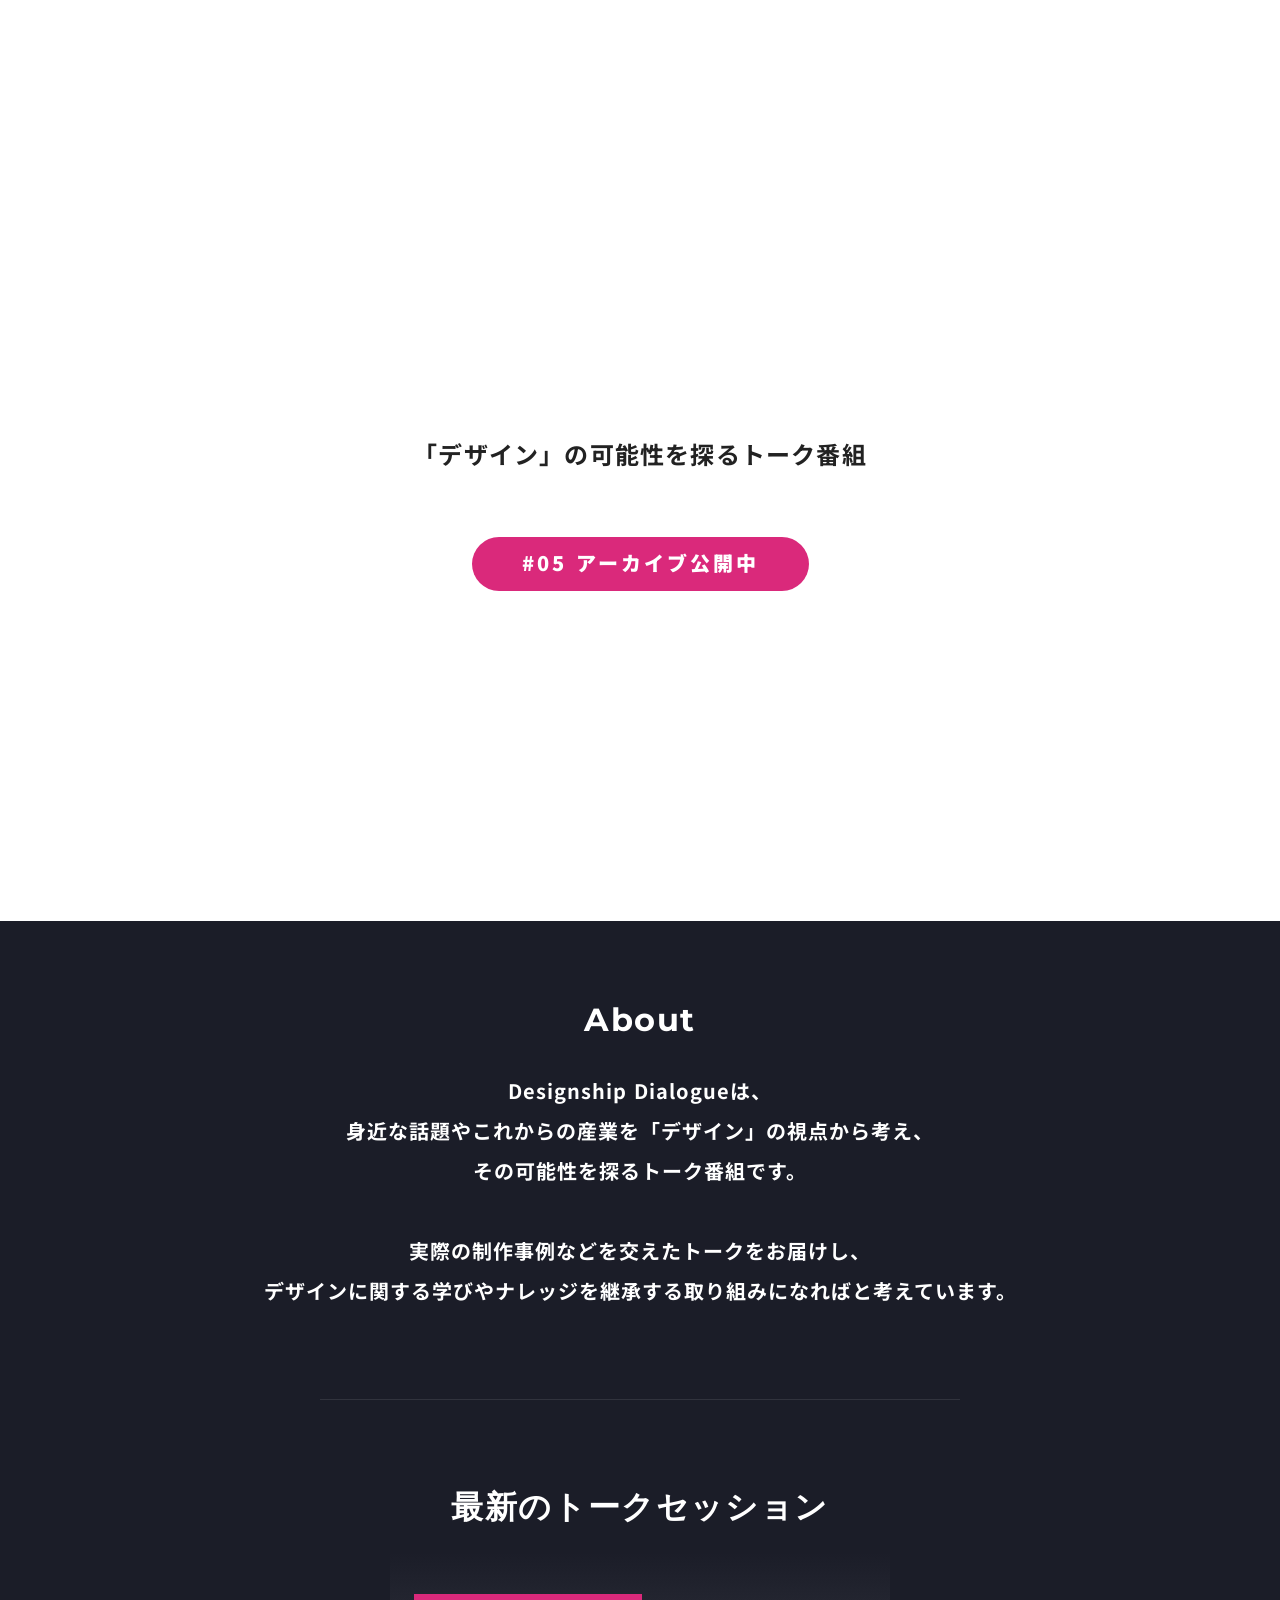
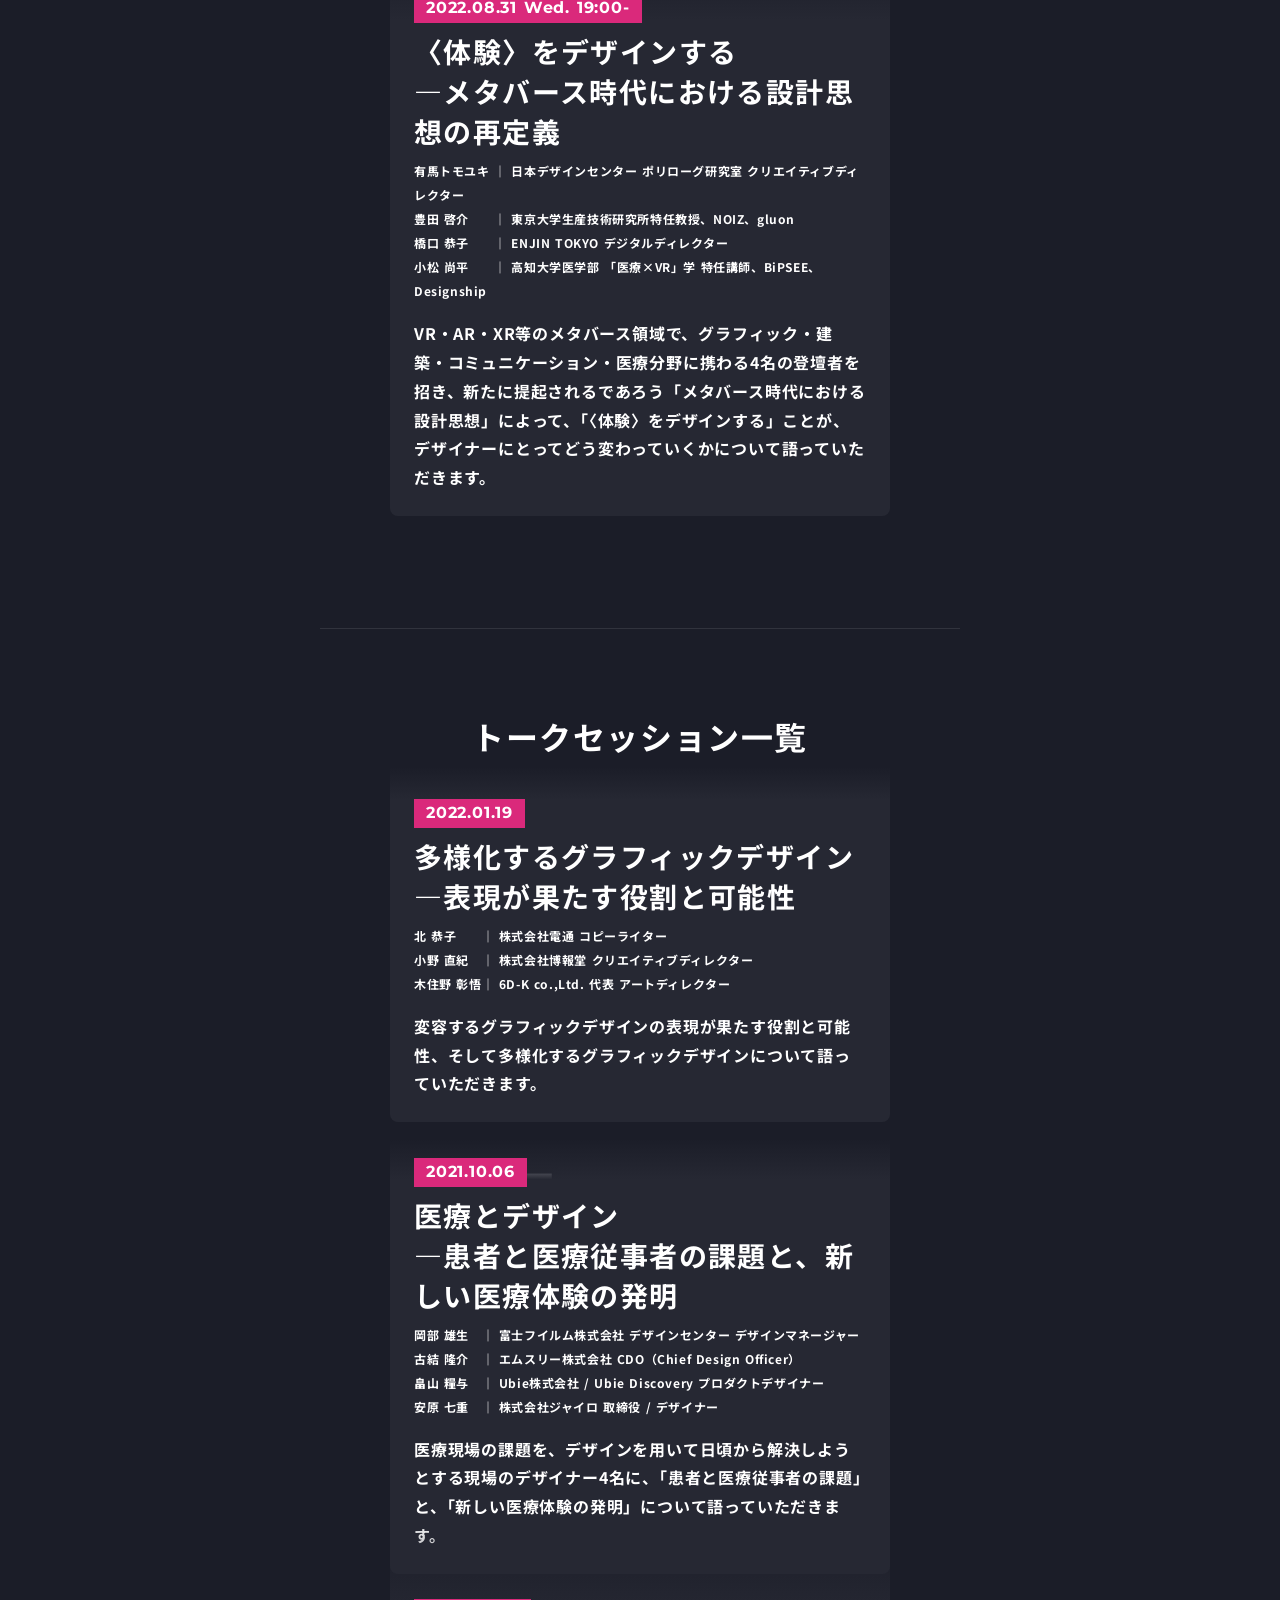
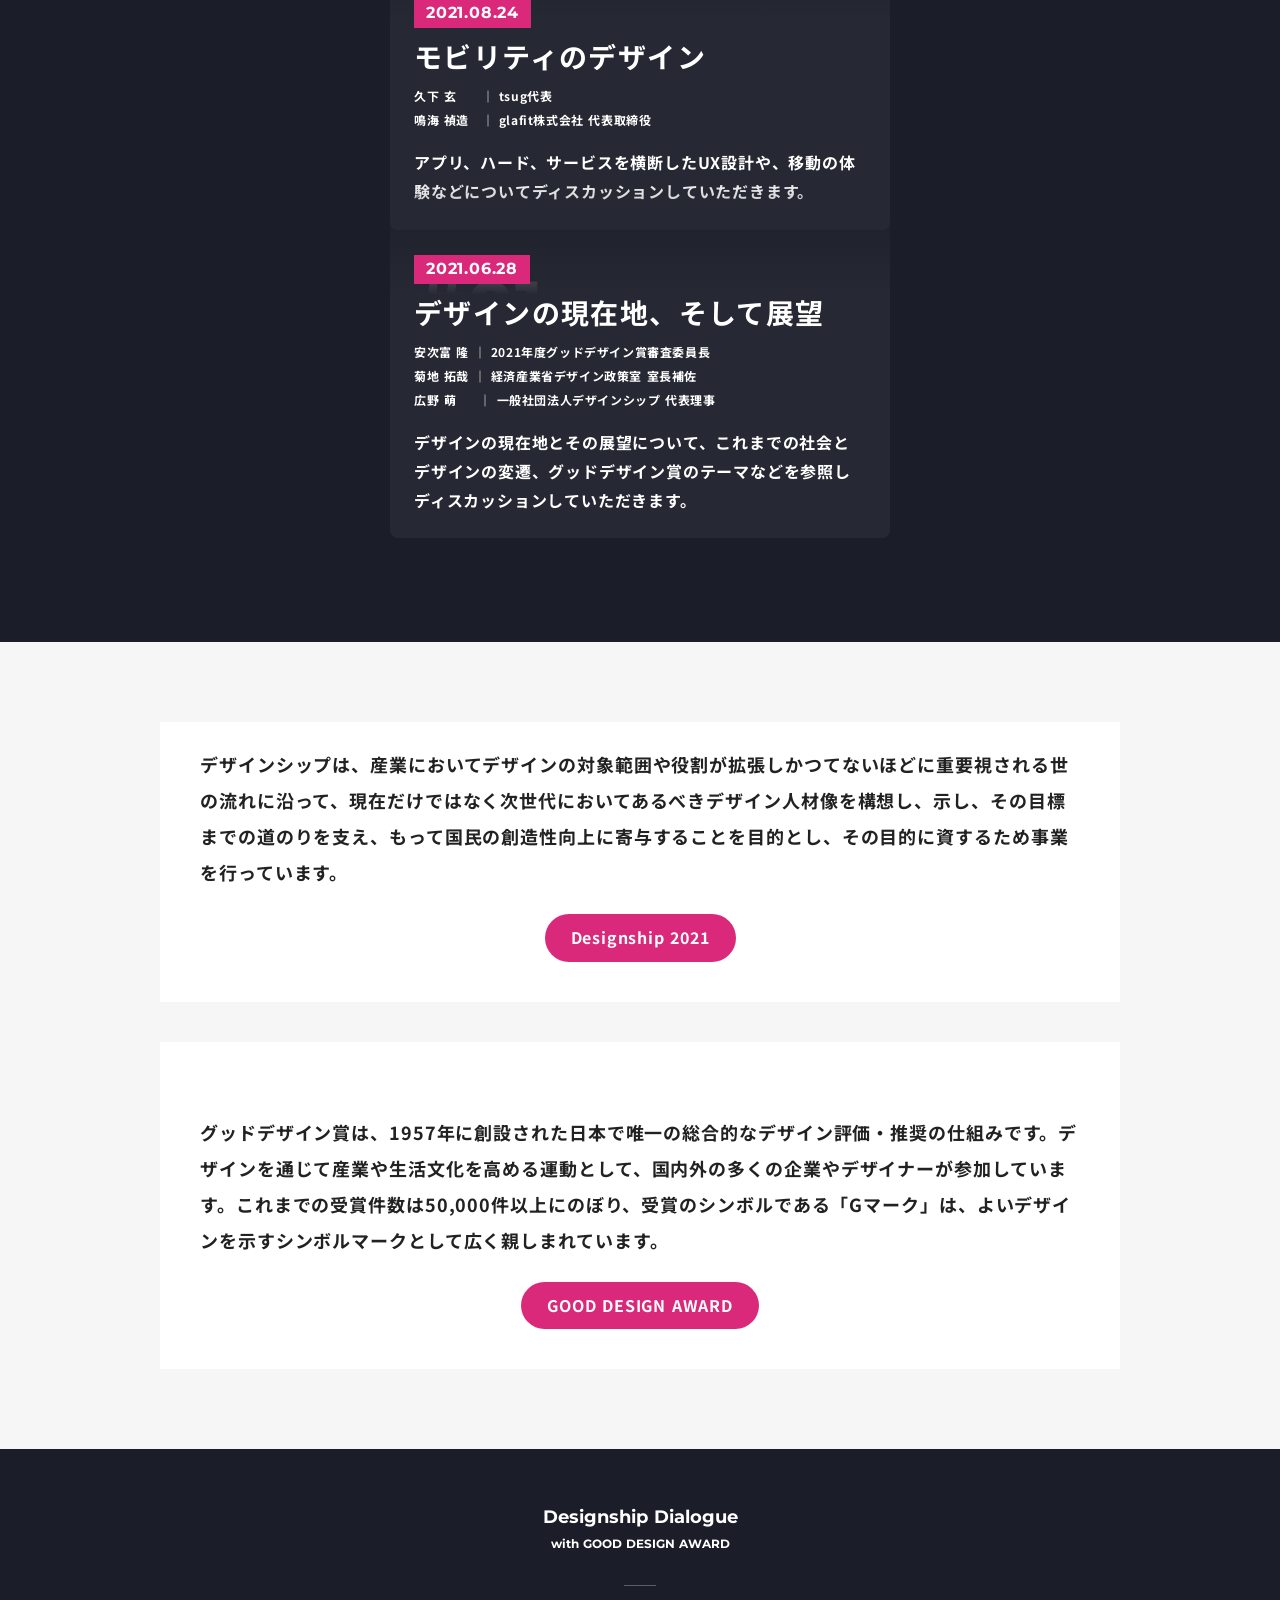
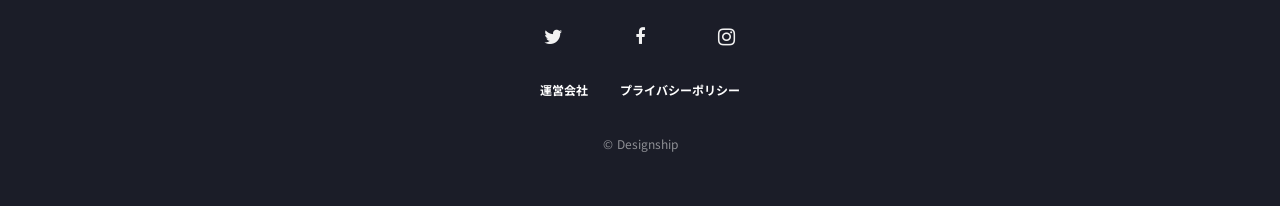
==== commit 46fd1b45: "FontAwesome 参照を cdnjs に切替 R2 Custom Domain (assets.design-ship.jp) は CORS 未設定でフォント読込が cross-origin ブ" ====
--- a/index.html
+++ b/index.html
@@ -1,4 +1,4 @@
-<!DOCTYPE html><html lang=""><head><link href="https://pub-8e22bcf570ce448cb3e57bbe21d6935b.r2.dev/production-os-assets/assets/fontawesome/1629704621943/4.7.0/font-awesome.min.css" rel="stylesheet"><meta charset="utf-8"><meta name="viewport" content="width=device-width, initial-scale=1"><title>Designship Dialogue</title><link rel="preconnect" href="https://fonts.gstatic.com" crossorigin=""><link rel="stylesheet" href="/_nuxt/entry.C0E92ihM.css" crossorigin=""><script type="text/javascript" async="" src="https://www.googletagmanager.com/gtag/js?id=G-SV65V9Z2R8&amp;cx=c&amp;_slc=1"></script><script async="" src="https://www.google-analytics.com/analytics.js"></script><meta name="generator" content="Studio.Design"><meta name="robots" content="all"><meta property="og:site_name" content="Designship Dialogue"><meta property="og:title" content="Designship Dialogue"><meta property="og:image" content="https://pub-8e22bcf570ce448cb3e57bbe21d6935b.r2.dev/production-os-assets/assets/86443b7f-5055-451f-bd73-6bcf63a29979"><meta property="og:description" content="グッドデザイン賞と共に、身近な話題やこれからの産業を「デザイン」の視点から考え、その可能性を探るトーク番組です。"><meta property="og:type" content="website"><meta name="description" content="グッドデザイン賞と共に、身近な話題やこれからの産業を「デザイン」の視点から考え、その可能性を探るトーク番組です。"><meta property="twitter:card" content="summary_large_image"><meta property="twitter:image" content="https://pub-8e22bcf570ce448cb3e57bbe21d6935b.r2.dev/production-os-assets/assets/86443b7f-5055-451f-bd73-6bcf63a29979"><meta name="apple-mobile-web-app-title" content="Designship Dialogue"><meta name="format-detection" content="telephone=no,email=no,address=no"><meta name="chrome" content="nointentdetection"><meta name="google-site-verification" content="google-verification=EcWuwA5JyeWZbq6kUn7Av0iZG6EHeLZpCe_UyXbY4-c"><meta property="og:url" content="https://dialogue.design-ship.jp/"><link rel="icon" type="image/png" href="https://pub-8e22bcf570ce448cb3e57bbe21d6935b.r2.dev/production-os-assets/assets/8a62f39a-12fb-492a-bf66-0abd61e60070" data-hid="favicon"><link rel="apple-touch-icon" type="image/png" href="https://pub-8e22bcf570ce448cb3e57bbe21d6935b.r2.dev/production-os-assets/assets/8a62f39a-12fb-492a-bf66-0abd61e60070" data-hid="apple-touch-icon"><link rel="canonical" href="https://dialogue.design-ship.jp/"><link href="https://fonts.googleapis.com/css?display=swap&amp;family=Noto+Sans+JP%3A700" rel="stylesheet"><link href="https://fonts.googleapis.com/css?display=swap&amp;family=Noto+Sans+JP%3A900" rel="stylesheet"><link href="https://fonts.googleapis.com/css?display=swap&amp;family=Noto+Sans+JP%3A400" rel="stylesheet"><link href="https://fonts.googleapis.com/css?display=swap&amp;family=Montserrat%3A700" rel="stylesheet"></head><body><div id="__nuxt"><!--[--><!----><div><div class="container"><style data-v-74fe0335="">.sd[data-s-66e5ee07-e9fb-47f8-96c6-d2ee282a96e5] { align-content: center; align-items: center; background: #FFFFFF; border-radius: 0; box-shadow: ; flex-direction: column; flex-wrap: nowrap; height: 100%; justify-content: flex-start; margin: 0 0 0 0; opacity: 1; padding: 0 0 0 0; width: 100%; max-width: 100%; }.sd[data-s-ec5dfe79-ef21-45a2-b62f-64112b1b147e] { align-content: center; align-items: center; flex: none; flex-direction: column; flex-wrap: nowrap; height: auto; justify-content: center; padding: 0px; width: 100%; max-width: 100%; }.sd[data-s-383a1ea8-65da-4f42-93e6-fedc4adf53ce] { align-content: flex-start; align-items: flex-start; flex: none; flex-direction: column; flex-wrap: nowrap; height: auto; justify-content: center; padding: 24px 0px 0px 0px; width: 960px; max-width: 100%; }
+<!DOCTYPE html><html lang=""><head><link href="https://cdnjs.cloudflare.com/ajax/libs/font-awesome/4.7.0/css/font-awesome.min.css" rel="stylesheet"><meta charset="utf-8"><meta name="viewport" content="width=device-width, initial-scale=1"><title>Designship Dialogue</title><link rel="preconnect" href="https://fonts.gstatic.com" crossorigin=""><link rel="stylesheet" href="/_nuxt/entry.C0E92ihM.css" crossorigin=""><script type="text/javascript" async="" src="https://www.googletagmanager.com/gtag/js?id=G-SV65V9Z2R8&amp;cx=c&amp;_slc=1"></script><script async="" src="https://www.google-analytics.com/analytics.js"></script><meta name="generator" content="Studio.Design"><meta name="robots" content="all"><meta property="og:site_name" content="Designship Dialogue"><meta property="og:title" content="Designship Dialogue"><meta property="og:image" content="https://assets.design-ship.jp/production-os-assets/assets/86443b7f-5055-451f-bd73-6bcf63a29979"><meta property="og:description" content="グッドデザイン賞と共に、身近な話題やこれからの産業を「デザイン」の視点から考え、その可能性を探るトーク番組です。"><meta property="og:type" content="website"><meta name="description" content="グッドデザイン賞と共に、身近な話題やこれからの産業を「デザイン」の視点から考え、その可能性を探るトーク番組です。"><meta property="twitter:card" content="summary_large_image"><meta property="twitter:image" content="https://assets.design-ship.jp/production-os-assets/assets/86443b7f-5055-451f-bd73-6bcf63a29979"><meta name="apple-mobile-web-app-title" content="Designship Dialogue"><meta name="format-detection" content="telephone=no,email=no,address=no"><meta name="chrome" content="nointentdetection"><meta name="google-site-verification" content="google-verification=EcWuwA5JyeWZbq6kUn7Av0iZG6EHeLZpCe_UyXbY4-c"><meta property="og:url" content="https://dialogue.design-ship.jp/"><link rel="icon" type="image/png" href="https://assets.design-ship.jp/production-os-assets/assets/8a62f39a-12fb-492a-bf66-0abd61e60070" data-hid="favicon"><link rel="apple-touch-icon" type="image/png" href="https://assets.design-ship.jp/production-os-assets/assets/8a62f39a-12fb-492a-bf66-0abd61e60070" data-hid="apple-touch-icon"><link rel="canonical" href="https://dialogue.design-ship.jp/"><link href="https://fonts.googleapis.com/css?display=swap&amp;family=Noto+Sans+JP%3A700" rel="stylesheet"><link href="https://fonts.googleapis.com/css?display=swap&amp;family=Noto+Sans+JP%3A900" rel="stylesheet"><link href="https://fonts.googleapis.com/css?display=swap&amp;family=Noto+Sans+JP%3A400" rel="stylesheet"><link href="https://fonts.googleapis.com/css?display=swap&amp;family=Montserrat%3A700" rel="stylesheet"></head><body><div id="__nuxt"><!--[--><!----><div><div class="container"><style data-v-74fe0335="">.sd[data-s-66e5ee07-e9fb-47f8-96c6-d2ee282a96e5] { align-content: center; align-items: center; background: #FFFFFF; border-radius: 0; box-shadow: ; flex-direction: column; flex-wrap: nowrap; height: 100%; justify-content: flex-start; margin: 0 0 0 0; opacity: 1; padding: 0 0 0 0; width: 100%; max-width: 100%; }.sd[data-s-ec5dfe79-ef21-45a2-b62f-64112b1b147e] { align-content: center; align-items: center; flex: none; flex-direction: column; flex-wrap: nowrap; height: auto; justify-content: center; padding: 0px; width: 100%; max-width: 100%; }.sd[data-s-383a1ea8-65da-4f42-93e6-fedc4adf53ce] { align-content: flex-start; align-items: flex-start; flex: none; flex-direction: column; flex-wrap: nowrap; height: auto; justify-content: center; padding: 24px 0px 0px 0px; width: 960px; max-width: 100%; }
 @media screen and (max-width: 320px){
 .sd[data-s-383a1ea8-65da-4f42-93e6-fedc4adf53ce] { padding: 24px 0px 0px 0px; }
 }.sd[data-s-a532a6ab-5749-44c4-a7c2-60dfd07de77c] { height: 97px; padding: 24px 0px 0px 0px; width: 200px; max-width: 100%; }
@@ -359,4 +359,4 @@
 }.sd[data-s-e5b87935-819a-44ab-9d37-05cc40bf8b53] { border-radius: 0; color: #FFFFFF; font-family: var(--s-font-939af569); font-size: 12px; font-weight: 700; letter-spacing: 0em; line-height: 1.2; padding: 0 0 0 0; text-align: center; justify-content: center; }.sd[data-s-8553dedd-035e-409a-b8c9-0e2be4421680] { border-radius: 0; color: rgba(255, 255, 255, 0.5); font-family: var(--s-font-939af569); font-size: 12px; font-weight: 400; height: auto; letter-spacing: 0em; line-height: 2; margin: 0px 32px 8px 32px; opacity: 1; padding: 0px 0px 0px 0px; text-align: center; width: calc(100% - 64px); max-width: calc(100% - 64px); justify-content: center; }
 @media screen and (max-width: 840px){
 .sd[data-s-8553dedd-035e-409a-b8c9-0e2be4421680] { padding: 0px 0px 32px 0px; }
-}</style><style data-v-74fe0335="">body { background: #FFFFFF; transition: background 0.5s cubic-bezier(0.4, 0.4, 0, 1); }</style><!----><style></style><div data-v-1a8a037a="" class="TitleAnnouncer" aria-live="assertive">Designship Dialogue has loaded</div><div data-v-cc1e3fda="" class="DynamicAnnouncer" aria-live="assertive" aria-atomic="true"></div><!----><div><div class="modals"></div><div class="StudioCanvas" aria-hidden="false"><div data-s-66e5ee07-e9fb-47f8-96c6-d2ee282a96e5="" class="sd appear"><div data-s-ec5dfe79-ef21-45a2-b62f-64112b1b147e="" class="sd appear"><div data-s-383a1ea8-65da-4f42-93e6-fedc4adf53ce="" class="sd appear"><a target="_blank" data-s-a532a6ab-5749-44c4-a7c2-60dfd07de77c="" href="https://design-ship.jp/" rel="noopener" data-r-0_0_0_a532a6ab-5749-44c4-a7c2-60dfd07de77c="" class="image sd"><style>.sd[data-r-0_0_0_a532a6ab-5749-44c4-a7c2-60dfd07de77c]:before { background-image: url("https://pub-8e22bcf570ce448cb3e57bbe21d6935b.r2.dev/studio-design-asset-files/projects/8dO8kLmeWn/s-546x264_webp_035c1a3e-c42b-4282-afc1-56f4617744c9.png") }</style></a></div><div data-s-ba1333f9-08f2-440c-a01d-258de24289f8="" class="sd appear"><div data-s-d3b70afc-1303-4462-8717-d24fb26bf8ee="" class="sd appear"><img data-s-72a700c0-6a21-4cc7-b10d-6d37ff6ae87b="" class="sd" alt="" src="https://pub-8e22bcf570ce448cb3e57bbe21d6935b.r2.dev/studio-design-asset-files/projects/8dO8kLmeWn/s-806x458_v-fs_webp_7027987d-2865-43e7-92fa-1fe5d1feca93.png" loading="lazy"><h1 data-s-4c24ad0b-4921-4c51-84a6-b098fffb95a5="" data-r-1_0_1_0_4c24ad0b-4921-4c51-84a6-b098fffb95a5="" class="text sd appear">「デザイン」の可能性を探るトーク番組<br></h1><a target="_blank" data-s-470d8495-88af-4738-bf9a-ec14e1d824c4="" href="https://www.youtube.com/watch?v=1ExknYb3tXg" rel="noopener" data-r-2_0_1_0_470d8495-88af-4738-bf9a-ec14e1d824c4="" class="text sd appear">#05 アーカイブ公開中</a></div></div></div><section id="about" tabindex="0" data-s-0737a6d7-ba93-4781-b058-93593e557387="" class="sd appear"><h2 data-s-5cde42ef-5b4e-47a3-8453-45d1ead20cbb="" data-r-0_1_5cde42ef-5b4e-47a3-8453-45d1ead20cbb="" class="text sd appear">About<br></h2><p data-s-e2dda68b-7ca5-44a6-85b2-669d62d5fbea="" data-r-1_1_e2dda68b-7ca5-44a6-85b2-669d62d5fbea="" class="text sd appear">Designship Dialogueは、<br>身近な話題やこれからの産業を「デザイン」の視点から考え、<br>その可能性を探るトーク番組です。<br><br>実際の制作事例などを交えたトークをお届けし、<br>デザインに関する学びやナレッジを継承する取り組みになればと考えています。<br></p><p data-s-f23e5647-f243-4cc6-9cfc-fb8269c8dd62="" data-r-2_1_f23e5647-f243-4cc6-9cfc-fb8269c8dd62="" class="text sd appear">「Dialogue」とは、身近な話題やこれからの産業を「デザイン」の視点から考え、その可能性を探るトーク番組です。<br><br>実際の制作事例などを交えたトークをお届けし、デザインに関する学びやナレッジを継承する取り組みになればと考えています。<br></p><p data-s-8b511d4e-6cd8-4ed5-8a1c-fd29a22a8b8b="" data-r-3_1_8b511d4e-6cd8-4ed5-8a1c-fd29a22a8b8b="" class="text sd appear">「Dialogue」とは、<br>身近な話題やこれからの産業を「デザイン」の視点から考え、<br>その可能性を探るトーク番組です。<br><br>実際の制作事例などを交えたトークをお届けし、<br>デザインに関する学びやナレッジを継承する取り組みになればと考えています。<br></p></section><div data-s-e7714bc9-bde3-4845-91ef-c4d0762b5f87="" class="sd appear"><div data-s-743c3b40-a89d-49ef-be69-b5c4def89d6e="" class="sd appear"></div></div><section id="live" tabindex="0" data-s-7c1c3430-1d3a-49ad-9e19-5118bad5f5af="" class="sd appear"><div tabindex="0" data-s-ff7ac250-41fc-427e-8c0e-4c928cf72a8f="" class="sd appear"><div id="archives" data-s-29e4c1e8-fccd-4cb8-9018-774c5e7ed27f="" class="sd appear"><h2 data-s-fb3e6333-b157-47cf-885c-daa79c5aad4e="" data-r-0_0_0_3_fb3e6333-b157-47cf-885c-daa79c5aad4e="" class="text sd appear">最新のトークセッション<br></h2></div></div><div data-s-b1c81269-1702-4081-9031-024e98a39b76="" class="sd appear"><a target="_blank" data-s-4272fa16-4a39-482b-af25-cccc52186b88="" href="https://www.youtube.com/watch?v=1ExknYb3tXg" rel="noopener" class="sd appear"><div data-s-889e9222-9e8c-496c-a3e2-47f5fa611a95="" class="sd appear"><p data-s-f3ce760e-1bf8-4938-9d6d-7315136e073d="" data-r-0_0_0_1_3_f3ce760e-1bf8-4938-9d6d-7315136e073d="" class="text sd appear">#05<br></p><img data-s-2d58f1fe-13ee-4ba8-8de2-9a0b2c70752b="" class="sd appear" alt="" src="https://pub-8e22bcf570ce448cb3e57bbe21d6935b.r2.dev/studio-design-asset-files/projects/8dO8kLmeWn/s-2400x1356_v-frms_webp_1d4fb815-4f0e-4481-a68c-cdd83b7c647e.png" loading="lazy"></div><div data-s-31a4d63d-c414-4a50-b8e5-550827bd5a41="" class="sd appear"><div data-s-ec996069-8e0a-4e56-8d41-cb320dd5f14b="" class="sd appear"><p data-s-76c27ae8-3815-407f-8d83-fc39020d2ca5="" data-r-0_0_1_0_1_3_76c27ae8-3815-407f-8d83-fc39020d2ca5="" class="text sd appear">2022.08.31 Wed. 19:00-<br></p><p data-s-08667cad-39c3-4b56-a67e-266709014ebc="" data-r-1_0_1_0_1_3_08667cad-39c3-4b56-a67e-266709014ebc="" class="text sd appear">〈体験〉をデザインする<br>―メタバース時代における設計思想の再定義<br></p><p data-s-0e5f6f00-98d5-42bf-b48a-a46c5d07f5f4="" data-r-2_0_1_0_1_3_0e5f6f00-98d5-42bf-b48a-a46c5d07f5f4="" class="text sd appear">有馬トモユキ ｜ 日本デザインセンター ポリローグ研究室 クリエイティブディレクター<br>豊田 啓介　　｜ 東京大学生産技術研究所特任教授、NOIZ、gluon<br>橋口 恭子　　｜ ENJIN TOKYO デジタルディレクター<br>小松 尚平　　｜ 高知大学医学部 「医療×VR」学 特任講師、BiPSEE、Designship<br></p><p data-s-28e6d1e4-3251-4216-9b22-00c9f06c751b="" data-r-3_0_1_0_1_3_28e6d1e4-3251-4216-9b22-00c9f06c751b="" class="text sd appear">VR・AR・XR等のメタバース領域で、グラフィック・建築・コミュニケーション・医療分野に携わる4名の登壇者を招き、新たに提起されるであろう「メタバース時代における設計思想」によって、「〈体験〉をデザインする」ことが、デザイナーにとってどう変わっていくかについて語っていただきます。<br></p></div></div></a></div></section><div data-s-9cfeed88-7c4d-4af9-a8f2-f2d8ff2d33b0="" class="sd appear"><div data-s-80da9be2-7416-4d90-807e-063a48176d48="" class="sd appear"></div></div><section id="about" tabindex="0" data-s-884868e8-571c-48db-86c6-f0a3efe22cbf="" class="sd appear"><div tabindex="0" data-s-7d5eadcc-18b1-4cfb-92ef-9e370170d6b8="" class="sd appear"><h2 data-s-a7cfe452-e084-4a3e-a9c2-7aa2f8222b04="" data-r-0_0_5_a7cfe452-e084-4a3e-a9c2-7aa2f8222b04="" class="text sd appear">トークセッション一覧<br></h2><div data-s-84ee43bb-1bfd-424e-b30b-3ee3ae735030="" class="sd appear"><a target="_blank" data-s-cc86a62a-79da-4659-ae67-fd26ea632bd1="" href="https://youtu.be/E3P398nElWs?t=250" rel="noopener" class="sd appear"><div data-s-8117246c-6364-48de-9c34-79d46c78d366="" class="sd appear"><p data-s-2c6a33e7-2026-41b7-af4b-af67077f81ee="" data-r-0_0_0_1_0_5_2c6a33e7-2026-41b7-af4b-af67077f81ee="" class="text sd appear">#04<br></p><img data-s-ef456f9d-3adb-4621-86ed-0496d16fd15f="" class="sd appear" alt="" src="https://pub-8e22bcf570ce448cb3e57bbe21d6935b.r2.dev/studio-design-asset-files/projects/8dO8kLmeWn/s-2400x1356_v-frms_webp_61740fb8-bc0b-4c76-9c3b-25098ec77cb7.png" loading="lazy"></div><div data-s-59216058-02f5-46db-a951-641503dcbcb4="" class="sd appear"><div data-s-1b66fb4e-c11a-4f12-81b5-97ef1004103e="" class="sd appear"><p data-s-5a826d9e-7b00-49b0-b4ab-f6a92c523134="" data-r-0_0_1_0_1_0_5_5a826d9e-7b00-49b0-b4ab-f6a92c523134="" class="text sd appear">2022.01.19<br></p><p data-s-e7f57b1a-0ca5-4268-9244-e83d97048256="" data-r-1_0_1_0_1_0_5_e7f57b1a-0ca5-4268-9244-e83d97048256="" class="text sd appear">多様化するグラフィックデザイン<br>―表現が果たす役割と可能性<br></p><p data-s-43c48ee6-cde7-4536-a95a-26469341375e="" data-r-2_0_1_0_1_0_5_43c48ee6-cde7-4536-a95a-26469341375e="" class="text sd appear">北 恭子　　｜ 株式会社電通&nbsp;コピーライター<br>小野 直紀　｜ 株式会社博報堂&nbsp;クリエイティブディレクター<br>木住野 彰悟｜ 6D-K co.,Ltd. 代表 アートディレクター<br></p><p data-s-6947ddb1-43a2-4806-8844-197cb1d6c230="" data-r-3_0_1_0_1_0_5_6947ddb1-43a2-4806-8844-197cb1d6c230="" class="text sd appear">変容するグラフィックデザインの表現が果たす役割と可能性、そして多様化するグラフィックデザインについて語っていただきます。<br></p></div></div></a></div><a target="_blank" data-s-ff5eeb3a-a62b-46ff-a6e9-d7a2389de0db="" href="https://youtu.be/K0yyXyAgmOg" rel="noopener" class="sd appear"><div data-s-7691bb2f-f869-4606-bf00-3d33a7d0fa40="" class="sd appear"><p data-s-af091b58-2546-47d4-8f5f-1d68df233ba2="" data-r-0_0_2_0_5_af091b58-2546-47d4-8f5f-1d68df233ba2="" class="text sd appear">#03<br></p><img data-s-da5f8ed6-fc36-4b9c-8845-c8b3cde57977="" class="sd appear" alt="" src="https://pub-8e22bcf570ce448cb3e57bbe21d6935b.r2.dev/studio-design-asset-files/projects/8dO8kLmeWn/s-2400x1356_v-frms_webp_5ee86562-4ac1-4e89-a968-f7ad08c8ec5d.png" loading="lazy"></div><div data-s-0e358066-fb7a-49d6-9c50-2e35f8ca0471="" class="sd appear"><div data-s-eb70ddeb-4542-402b-b31b-b7d9e0ef512a="" class="sd appear"><p data-s-62a5ff00-c9d7-42be-ad7e-c1b842583d48="" data-r-0_0_1_2_0_5_62a5ff00-c9d7-42be-ad7e-c1b842583d48="" class="text sd appear">2021.10.06<br></p><p data-s-182ae9aa-4a70-48c7-b40b-ab7e18162729="" data-r-1_0_1_2_0_5_182ae9aa-4a70-48c7-b40b-ab7e18162729="" class="text sd appear">医療とデザイン<br>―患者と医療従事者の課題と、新しい医療体験の発明<br></p><p data-s-cbc27430-5e66-41f7-9ea0-ebc1b8ed9aaa="" data-r-2_0_1_2_0_5_cbc27430-5e66-41f7-9ea0-ebc1b8ed9aaa="" class="text sd appear">岡部 雄生　｜ 富士フイルム株式会社 デザインセンター デザインマネージャー<br>古結 隆介　｜ エムスリー株式会社 CDO（Chief Design Officer）<br>畠山 糧与　｜ Ubie株式会社 / Ubie Discovery プロダクトデザイナー<br>安原 七重　｜ 株式会社ジャイロ 取締役  / デザイナー<br></p><p data-s-7b81a6a3-441a-4ec6-a997-e26d1882ad8f="" data-r-3_0_1_2_0_5_7b81a6a3-441a-4ec6-a997-e26d1882ad8f="" class="text sd appear">医療現場の課題を、デザインを用いて日頃から解決しようとする現場のデザイナー4名に、「患者と医療従事者の課題」と、「新しい医療体験の発明」について語っていただきます。<br></p></div></div></a><div data-s-789c7341-3a96-4343-a261-02e4c9719701="" class="sd appear"><a target="_blank" data-s-bf3c3d4f-8d4a-441a-a80f-2589484468dd="" href="https://youtu.be/bGPhkdQu-Ss" rel="noopener" class="sd appear"><div data-s-4efd041b-8d4c-439d-82d1-d39c12cc941b="" class="sd appear"><p data-s-7fd20efd-b0a0-4c3e-858b-af43f5d60334="" data-r-0_0_0_3_0_5_7fd20efd-b0a0-4c3e-858b-af43f5d60334="" class="text sd appear">#02<br></p><img data-s-ae0e9508-ebd4-4f0b-be4b-ccfc45444a19="" class="sd appear" alt="" src="https://pub-8e22bcf570ce448cb3e57bbe21d6935b.r2.dev/studio-design-asset-files/projects/8dO8kLmeWn/s-2400x1356_v-frms_webp_5b1b45f3-bac6-4bcd-860d-8d809fbabf03.png" loading="lazy"></div><div data-s-97da7294-b07c-4bfc-85cd-4fba2040ef1f="" class="sd appear"><div data-s-29949476-f742-455c-bfc0-9b3b64d0fd72="" class="sd appear"><p data-s-d542f975-e54c-4911-85ce-b7c574d98a62="" data-r-0_0_1_0_3_0_5_d542f975-e54c-4911-85ce-b7c574d98a62="" class="text sd appear">2021.08.24<br></p><p data-s-b3bd6d7d-326f-41e0-8735-7e7535534ed4="" data-r-1_0_1_0_3_0_5_b3bd6d7d-326f-41e0-8735-7e7535534ed4="" class="text sd appear">モビリティのデザイン<br></p><p data-s-8931009f-1d63-4e94-8459-d97535b74ff1="" data-r-2_0_1_0_3_0_5_8931009f-1d63-4e94-8459-d97535b74ff1="" class="text sd appear">久下 玄　　｜ tsug代表<br>鳴海 禎造　｜ glafit株式会社 代表取締役<br></p><p data-s-3099f419-4945-4fd6-adfc-dc4fc6ffb15b="" data-r-3_0_1_0_3_0_5_3099f419-4945-4fd6-adfc-dc4fc6ffb15b="" class="text sd appear">アプリ、ハード、サービスを横断したUX設計や、移動の体験などについてディスカッションしていただきます。<br></p></div></div></a></div><div data-s-e4a4e395-4989-4d3e-a0f0-a7b02f9eb5a7="" class="sd appear"><div data-s-23e879bc-b99f-4372-91a1-47c5c79ad554="" class="sd appear"><div data-s-03467927-c30f-4c5d-a6a3-00670b596b75="" class="sd appear"><a target="_blank" data-s-277e2127-1aaf-465c-a12e-4a7df50db60f="" href="https://youtu.be/oV2Zjb2J8kk" rel="noopener" class="sd appear"><div data-s-1cda7585-6654-49ce-abe3-143eb50bb240="" class="sd appear"><p data-s-bc32efb4-d55a-459a-94b9-b9f0838fba04="" data-r-0_0_0_0_0_4_0_5_bc32efb4-d55a-459a-94b9-b9f0838fba04="" class="text sd appear">#01<br></p><img data-s-dcc90889-288a-4d1d-8d8f-7d0045740879="" class="sd appear" alt="" src="https://pub-8e22bcf570ce448cb3e57bbe21d6935b.r2.dev/studio-design-asset-files/projects/8dO8kLmeWn/s-2400x1356_v-frms_webp_40558bee-4734-4108-86ad-ec5f7a18fdcc.png" loading="lazy"></div><div data-s-5fc7d705-7c57-453e-aec6-15d767334749="" class="sd appear"><div data-s-a237a245-aacf-408e-9170-5379f006b53d="" class="sd appear"><p data-s-1fa94bed-fe81-420e-bfe4-5f4168afcba4="" data-r-0_0_1_0_0_0_4_0_5_1fa94bed-fe81-420e-bfe4-5f4168afcba4="" class="text sd appear">2021.06.28<br></p><p data-s-04b507df-a333-41e5-adb1-c15bafd6be2c="" data-r-1_0_1_0_0_0_4_0_5_04b507df-a333-41e5-adb1-c15bafd6be2c="" class="text sd appear">デザインの現在地、そして展望<br></p><p data-s-8bc2b4bc-1c22-4077-b520-8b562157ad8f="" data-r-2_0_1_0_0_0_4_0_5_8bc2b4bc-1c22-4077-b520-8b562157ad8f="" class="text sd appear">安次富 隆 ｜ 2021年度グッドデザイン賞審査委員長<br>菊地 拓哉 ｜ 経済産業省デザイン政策室 室長補佐<br>広野 萌&nbsp; &nbsp; &nbsp;｜ 一般社団法人デザインシップ 代表理事<br></p><p data-s-acf0e53b-3e41-4774-b601-0b47971fc2d7="" data-r-3_0_1_0_0_0_4_0_5_acf0e53b-3e41-4774-b601-0b47971fc2d7="" class="text sd appear">デザインの現在地とその展望について、これまでの社会とデザインの変遷、グッドデザイン賞のテーマなどを参照しディスカッションしていただきます。<br></p></div></div></a></div></div></div></div></section><section id="about" tabindex="0" data-s-bd249da7-4a3d-49f3-b47d-80f5a7cabd86="" class="sd appear"><div tabindex="0" data-s-6c02e913-c5a0-413b-ba1e-5de6c4409c77="" class="sd appear"><img data-s-d6f0aa79-2798-45b3-a70b-24c78f5753f3="" class="sd appear" alt="" src="https://pub-8e22bcf570ce448cb3e57bbe21d6935b.r2.dev/studio-design-asset-files/projects/8dO8kLmeWn/s-546x264_webp_035c1a3e-c42b-4282-afc1-56f4617744c9.png" loading="lazy"><p data-s-dd54a5e4-1ba2-41bb-be01-bb59e264038b="" data-r-1_0_6_dd54a5e4-1ba2-41bb-be01-bb59e264038b="" class="text sd appear">デザインシップは、産業においてデザインの対象範囲や役割が拡張しかつてないほどに重要視される世の流れに沿って、現在だけではなく次世代においてあるべきデザイン人材像を構想し、示し、その目標までの道のりを支え、もって国民の創造性向上に寄与することを目的とし、その目的に資するため事業を行っています。<br></p><a target="_blank" data-s-97c7879d-aa84-4659-8e4e-9a43d11176cd="" href="https://design-ship.jp/" rel="noopener" data-r-2_0_6_97c7879d-aa84-4659-8e4e-9a43d11176cd="" class="text sd appear">Designship 2021</a></div><div tabindex="0" data-s-b1c5f873-9570-46ed-91a1-4e7de2eff63e="" class="sd appear"><img data-s-c7aa46b0-964d-4556-81f9-c6d11b47396b="" class="sd appear" alt="" src="https://pub-8e22bcf570ce448cb3e57bbe21d6935b.r2.dev/studio-design-asset-files/projects/8dO8kLmeWn/s-720x120_v-fs_webp_b24971e0-2548-40eb-9d2f-fb5b7a28ceb9.png" loading="lazy"><p data-s-6139ecf4-f724-47c7-963a-ee93d8298ef2="" data-r-1_1_6_6139ecf4-f724-47c7-963a-ee93d8298ef2="" class="text sd appear">グッドデザイン賞は、1957年に創設された日本で唯一の総合的なデザイン評価・推奨の仕組みです。デザインを通じて産業や生活文化を高める運動として、国内外の多くの企業やデザイナーが参加しています。これまでの受賞件数は50,000件以上にのぼり、受賞のシンボルである「Gマーク」は、よいデザインを示すシンボルマークとして広く親しまれています。<br></p><div data-s-a9b3d17d-3f8b-4758-9e8f-d2ca43f09c66="" class="sd appear"><a target="_blank" data-s-bbcf0762-8876-43fc-9142-7959a9f99a92="" href="https://www.g-mark.org/" rel="noopener" data-r-0_2_1_6_bbcf0762-8876-43fc-9142-7959a9f99a92="" class="text sd appear">GOOD DESIGN AWARD</a></div></div></section><section id="about" tabindex="0" data-s-dd9cc3ac-3b99-4bed-9aff-ccf9bcbe9520="" class="sd appear"><div tabindex="0" data-s-1f89b3c2-3e4f-40f2-9c2a-bb7abb0c0f64="" class="sd appear"><p data-s-bd920658-6600-47a5-b1f4-14b77837a269="" data-r-0_0_7_bd920658-6600-47a5-b1f4-14b77837a269="" class="text sd appear">Designship&nbsp;Dialogue<br></p><p data-s-07386852-3160-436c-b7fc-ce13559d4ded="" data-r-1_0_7_07386852-3160-436c-b7fc-ce13559d4ded="" class="text sd appear">with GOOD DESIGN AWARD<br></p></div><div data-s-70b1b580-811b-4c39-94bf-4a3f1d45523a="" class="sd appear"></div><div data-s-de11a538-7a90-404c-a812-6541f04e026b="" class="sd appear"><a target="_blank" data-s-bb52178d-9dc7-44f5-9747-e33e5e3fed57="" href="https://twitter.com/Designship_jp" rel="noopener" class="sd appear"><i data-s-4541ae53-5856-47b4-976c-6e604342f495="" class="icon fa fa-twitter sd appear"></i></a><a target="_blank" data-s-d234f07f-422e-487c-b76e-f7486926b094="" href="https://www.facebook.com/designshipjp/" rel="noopener" class="sd appear"><i data-s-b837b3de-e2ad-424d-98ba-3096fcbf49b1="" class="icon fa fa-facebook sd appear"></i></a><a target="_blank" data-s-a02ab4f8-99d8-4d85-8401-a138412044bb="" href="https://www.instagram.com/designship_jp/" rel="noopener" class="sd appear"><i data-s-434a4162-3c55-4306-8836-c2a3dd158527="" class="icon fa fa-instagram sd appear"></i></a></div><div data-s-765fb82e-510d-4e76-9ffd-ce37186dfd80="" class="sd appear"><div data-s-5968048d-01f3-4a89-9154-7120bd6ae865="" class="sd appear"><a target="_blank" tabindex="0" data-s-deb818c6-420f-4403-89a6-1fc667f6ff04="" href="https://corp.design-ship.jp/" rel="noopener" class="sd appear"><p data-s-af045ba3-61ee-4548-85be-0c5e82bedb02="" data-r-0_0_0_3_7_af045ba3-61ee-4548-85be-0c5e82bedb02="" class="text sd appear">運営会社<br></p></a><a target="_blank" tabindex="0" data-s-d56eb6d6-81f5-49f7-9c69-550fa7926208="" href="https://corp.design-ship.jp/privacy-policy" rel="noopener" class="sd appear"><p data-s-e5b87935-819a-44ab-9d37-05cc40bf8b53="" data-r-0_1_0_3_7_e5b87935-819a-44ab-9d37-05cc40bf8b53="" class="text sd appear">プライバシーポリシー<br></p></a></div></div><p data-s-8553dedd-035e-409a-b8c9-0e2be4421680="" data-r-4_7_8553dedd-035e-409a-b8c9-0e2be4421680="" class="text sd appear">© Designship<br></p></section></div><!----><style>:root {--s-font-8a889fcc: Lato;--s-font-74bf2b99: Montserrat;--s-font-939af569: 'Noto Sans JP';--s-font-dfad6d23: 'ゴシックMB101 B JIS2004';--s-font-ac8546a4: Roboto;}</style></div></div></div><!----><!----></div><!--]--></div><div id="teleports"></div></body></html>+}</style><style data-v-74fe0335="">body { background: #FFFFFF; transition: background 0.5s cubic-bezier(0.4, 0.4, 0, 1); }</style><!----><style></style><div data-v-1a8a037a="" class="TitleAnnouncer" aria-live="assertive">Designship Dialogue has loaded</div><div data-v-cc1e3fda="" class="DynamicAnnouncer" aria-live="assertive" aria-atomic="true"></div><!----><div><div class="modals"></div><div class="StudioCanvas" aria-hidden="false"><div data-s-66e5ee07-e9fb-47f8-96c6-d2ee282a96e5="" class="sd appear"><div data-s-ec5dfe79-ef21-45a2-b62f-64112b1b147e="" class="sd appear"><div data-s-383a1ea8-65da-4f42-93e6-fedc4adf53ce="" class="sd appear"><a target="_blank" data-s-a532a6ab-5749-44c4-a7c2-60dfd07de77c="" href="https://design-ship.jp/" rel="noopener" data-r-0_0_0_a532a6ab-5749-44c4-a7c2-60dfd07de77c="" class="image sd"><style>.sd[data-r-0_0_0_a532a6ab-5749-44c4-a7c2-60dfd07de77c]:before { background-image: url("https://assets.design-ship.jp/studio-design-asset-files/projects/8dO8kLmeWn/s-546x264_webp_035c1a3e-c42b-4282-afc1-56f4617744c9.png") }</style></a></div><div data-s-ba1333f9-08f2-440c-a01d-258de24289f8="" class="sd appear"><div data-s-d3b70afc-1303-4462-8717-d24fb26bf8ee="" class="sd appear"><img data-s-72a700c0-6a21-4cc7-b10d-6d37ff6ae87b="" class="sd" alt="" src="https://assets.design-ship.jp/studio-design-asset-files/projects/8dO8kLmeWn/s-806x458_v-fs_webp_7027987d-2865-43e7-92fa-1fe5d1feca93.png" loading="lazy"><h1 data-s-4c24ad0b-4921-4c51-84a6-b098fffb95a5="" data-r-1_0_1_0_4c24ad0b-4921-4c51-84a6-b098fffb95a5="" class="text sd appear">「デザイン」の可能性を探るトーク番組<br></h1><a target="_blank" data-s-470d8495-88af-4738-bf9a-ec14e1d824c4="" href="https://www.youtube.com/watch?v=1ExknYb3tXg" rel="noopener" data-r-2_0_1_0_470d8495-88af-4738-bf9a-ec14e1d824c4="" class="text sd appear">#05 アーカイブ公開中</a></div></div></div><section id="about" tabindex="0" data-s-0737a6d7-ba93-4781-b058-93593e557387="" class="sd appear"><h2 data-s-5cde42ef-5b4e-47a3-8453-45d1ead20cbb="" data-r-0_1_5cde42ef-5b4e-47a3-8453-45d1ead20cbb="" class="text sd appear">About<br></h2><p data-s-e2dda68b-7ca5-44a6-85b2-669d62d5fbea="" data-r-1_1_e2dda68b-7ca5-44a6-85b2-669d62d5fbea="" class="text sd appear">Designship Dialogueは、<br>身近な話題やこれからの産業を「デザイン」の視点から考え、<br>その可能性を探るトーク番組です。<br><br>実際の制作事例などを交えたトークをお届けし、<br>デザインに関する学びやナレッジを継承する取り組みになればと考えています。<br></p><p data-s-f23e5647-f243-4cc6-9cfc-fb8269c8dd62="" data-r-2_1_f23e5647-f243-4cc6-9cfc-fb8269c8dd62="" class="text sd appear">「Dialogue」とは、身近な話題やこれからの産業を「デザイン」の視点から考え、その可能性を探るトーク番組です。<br><br>実際の制作事例などを交えたトークをお届けし、デザインに関する学びやナレッジを継承する取り組みになればと考えています。<br></p><p data-s-8b511d4e-6cd8-4ed5-8a1c-fd29a22a8b8b="" data-r-3_1_8b511d4e-6cd8-4ed5-8a1c-fd29a22a8b8b="" class="text sd appear">「Dialogue」とは、<br>身近な話題やこれからの産業を「デザイン」の視点から考え、<br>その可能性を探るトーク番組です。<br><br>実際の制作事例などを交えたトークをお届けし、<br>デザインに関する学びやナレッジを継承する取り組みになればと考えています。<br></p></section><div data-s-e7714bc9-bde3-4845-91ef-c4d0762b5f87="" class="sd appear"><div data-s-743c3b40-a89d-49ef-be69-b5c4def89d6e="" class="sd appear"></div></div><section id="live" tabindex="0" data-s-7c1c3430-1d3a-49ad-9e19-5118bad5f5af="" class="sd appear"><div tabindex="0" data-s-ff7ac250-41fc-427e-8c0e-4c928cf72a8f="" class="sd appear"><div id="archives" data-s-29e4c1e8-fccd-4cb8-9018-774c5e7ed27f="" class="sd appear"><h2 data-s-fb3e6333-b157-47cf-885c-daa79c5aad4e="" data-r-0_0_0_3_fb3e6333-b157-47cf-885c-daa79c5aad4e="" class="text sd appear">最新のトークセッション<br></h2></div></div><div data-s-b1c81269-1702-4081-9031-024e98a39b76="" class="sd appear"><a target="_blank" data-s-4272fa16-4a39-482b-af25-cccc52186b88="" href="https://www.youtube.com/watch?v=1ExknYb3tXg" rel="noopener" class="sd appear"><div data-s-889e9222-9e8c-496c-a3e2-47f5fa611a95="" class="sd appear"><p data-s-f3ce760e-1bf8-4938-9d6d-7315136e073d="" data-r-0_0_0_1_3_f3ce760e-1bf8-4938-9d6d-7315136e073d="" class="text sd appear">#05<br></p><img data-s-2d58f1fe-13ee-4ba8-8de2-9a0b2c70752b="" class="sd appear" alt="" src="https://assets.design-ship.jp/studio-design-asset-files/projects/8dO8kLmeWn/s-2400x1356_v-frms_webp_1d4fb815-4f0e-4481-a68c-cdd83b7c647e.png" loading="lazy"></div><div data-s-31a4d63d-c414-4a50-b8e5-550827bd5a41="" class="sd appear"><div data-s-ec996069-8e0a-4e56-8d41-cb320dd5f14b="" class="sd appear"><p data-s-76c27ae8-3815-407f-8d83-fc39020d2ca5="" data-r-0_0_1_0_1_3_76c27ae8-3815-407f-8d83-fc39020d2ca5="" class="text sd appear">2022.08.31 Wed. 19:00-<br></p><p data-s-08667cad-39c3-4b56-a67e-266709014ebc="" data-r-1_0_1_0_1_3_08667cad-39c3-4b56-a67e-266709014ebc="" class="text sd appear">〈体験〉をデザインする<br>―メタバース時代における設計思想の再定義<br></p><p data-s-0e5f6f00-98d5-42bf-b48a-a46c5d07f5f4="" data-r-2_0_1_0_1_3_0e5f6f00-98d5-42bf-b48a-a46c5d07f5f4="" class="text sd appear">有馬トモユキ ｜ 日本デザインセンター ポリローグ研究室 クリエイティブディレクター<br>豊田 啓介　　｜ 東京大学生産技術研究所特任教授、NOIZ、gluon<br>橋口 恭子　　｜ ENJIN TOKYO デジタルディレクター<br>小松 尚平　　｜ 高知大学医学部 「医療×VR」学 特任講師、BiPSEE、Designship<br></p><p data-s-28e6d1e4-3251-4216-9b22-00c9f06c751b="" data-r-3_0_1_0_1_3_28e6d1e4-3251-4216-9b22-00c9f06c751b="" class="text sd appear">VR・AR・XR等のメタバース領域で、グラフィック・建築・コミュニケーション・医療分野に携わる4名の登壇者を招き、新たに提起されるであろう「メタバース時代における設計思想」によって、「〈体験〉をデザインする」ことが、デザイナーにとってどう変わっていくかについて語っていただきます。<br></p></div></div></a></div></section><div data-s-9cfeed88-7c4d-4af9-a8f2-f2d8ff2d33b0="" class="sd appear"><div data-s-80da9be2-7416-4d90-807e-063a48176d48="" class="sd appear"></div></div><section id="about" tabindex="0" data-s-884868e8-571c-48db-86c6-f0a3efe22cbf="" class="sd appear"><div tabindex="0" data-s-7d5eadcc-18b1-4cfb-92ef-9e370170d6b8="" class="sd appear"><h2 data-s-a7cfe452-e084-4a3e-a9c2-7aa2f8222b04="" data-r-0_0_5_a7cfe452-e084-4a3e-a9c2-7aa2f8222b04="" class="text sd appear">トークセッション一覧<br></h2><div data-s-84ee43bb-1bfd-424e-b30b-3ee3ae735030="" class="sd appear"><a target="_blank" data-s-cc86a62a-79da-4659-ae67-fd26ea632bd1="" href="https://youtu.be/E3P398nElWs?t=250" rel="noopener" class="sd appear"><div data-s-8117246c-6364-48de-9c34-79d46c78d366="" class="sd appear"><p data-s-2c6a33e7-2026-41b7-af4b-af67077f81ee="" data-r-0_0_0_1_0_5_2c6a33e7-2026-41b7-af4b-af67077f81ee="" class="text sd appear">#04<br></p><img data-s-ef456f9d-3adb-4621-86ed-0496d16fd15f="" class="sd appear" alt="" src="https://assets.design-ship.jp/studio-design-asset-files/projects/8dO8kLmeWn/s-2400x1356_v-frms_webp_61740fb8-bc0b-4c76-9c3b-25098ec77cb7.png" loading="lazy"></div><div data-s-59216058-02f5-46db-a951-641503dcbcb4="" class="sd appear"><div data-s-1b66fb4e-c11a-4f12-81b5-97ef1004103e="" class="sd appear"><p data-s-5a826d9e-7b00-49b0-b4ab-f6a92c523134="" data-r-0_0_1_0_1_0_5_5a826d9e-7b00-49b0-b4ab-f6a92c523134="" class="text sd appear">2022.01.19<br></p><p data-s-e7f57b1a-0ca5-4268-9244-e83d97048256="" data-r-1_0_1_0_1_0_5_e7f57b1a-0ca5-4268-9244-e83d97048256="" class="text sd appear">多様化するグラフィックデザイン<br>―表現が果たす役割と可能性<br></p><p data-s-43c48ee6-cde7-4536-a95a-26469341375e="" data-r-2_0_1_0_1_0_5_43c48ee6-cde7-4536-a95a-26469341375e="" class="text sd appear">北 恭子　　｜ 株式会社電通&nbsp;コピーライター<br>小野 直紀　｜ 株式会社博報堂&nbsp;クリエイティブディレクター<br>木住野 彰悟｜ 6D-K co.,Ltd. 代表 アートディレクター<br></p><p data-s-6947ddb1-43a2-4806-8844-197cb1d6c230="" data-r-3_0_1_0_1_0_5_6947ddb1-43a2-4806-8844-197cb1d6c230="" class="text sd appear">変容するグラフィックデザインの表現が果たす役割と可能性、そして多様化するグラフィックデザインについて語っていただきます。<br></p></div></div></a></div><a target="_blank" data-s-ff5eeb3a-a62b-46ff-a6e9-d7a2389de0db="" href="https://youtu.be/K0yyXyAgmOg" rel="noopener" class="sd appear"><div data-s-7691bb2f-f869-4606-bf00-3d33a7d0fa40="" class="sd appear"><p data-s-af091b58-2546-47d4-8f5f-1d68df233ba2="" data-r-0_0_2_0_5_af091b58-2546-47d4-8f5f-1d68df233ba2="" class="text sd appear">#03<br></p><img data-s-da5f8ed6-fc36-4b9c-8845-c8b3cde57977="" class="sd appear" alt="" src="https://assets.design-ship.jp/studio-design-asset-files/projects/8dO8kLmeWn/s-2400x1356_v-frms_webp_5ee86562-4ac1-4e89-a968-f7ad08c8ec5d.png" loading="lazy"></div><div data-s-0e358066-fb7a-49d6-9c50-2e35f8ca0471="" class="sd appear"><div data-s-eb70ddeb-4542-402b-b31b-b7d9e0ef512a="" class="sd appear"><p data-s-62a5ff00-c9d7-42be-ad7e-c1b842583d48="" data-r-0_0_1_2_0_5_62a5ff00-c9d7-42be-ad7e-c1b842583d48="" class="text sd appear">2021.10.06<br></p><p data-s-182ae9aa-4a70-48c7-b40b-ab7e18162729="" data-r-1_0_1_2_0_5_182ae9aa-4a70-48c7-b40b-ab7e18162729="" class="text sd appear">医療とデザイン<br>―患者と医療従事者の課題と、新しい医療体験の発明<br></p><p data-s-cbc27430-5e66-41f7-9ea0-ebc1b8ed9aaa="" data-r-2_0_1_2_0_5_cbc27430-5e66-41f7-9ea0-ebc1b8ed9aaa="" class="text sd appear">岡部 雄生　｜ 富士フイルム株式会社 デザインセンター デザインマネージャー<br>古結 隆介　｜ エムスリー株式会社 CDO（Chief Design Officer）<br>畠山 糧与　｜ Ubie株式会社 / Ubie Discovery プロダクトデザイナー<br>安原 七重　｜ 株式会社ジャイロ 取締役  / デザイナー<br></p><p data-s-7b81a6a3-441a-4ec6-a997-e26d1882ad8f="" data-r-3_0_1_2_0_5_7b81a6a3-441a-4ec6-a997-e26d1882ad8f="" class="text sd appear">医療現場の課題を、デザインを用いて日頃から解決しようとする現場のデザイナー4名に、「患者と医療従事者の課題」と、「新しい医療体験の発明」について語っていただきます。<br></p></div></div></a><div data-s-789c7341-3a96-4343-a261-02e4c9719701="" class="sd appear"><a target="_blank" data-s-bf3c3d4f-8d4a-441a-a80f-2589484468dd="" href="https://youtu.be/bGPhkdQu-Ss" rel="noopener" class="sd appear"><div data-s-4efd041b-8d4c-439d-82d1-d39c12cc941b="" class="sd appear"><p data-s-7fd20efd-b0a0-4c3e-858b-af43f5d60334="" data-r-0_0_0_3_0_5_7fd20efd-b0a0-4c3e-858b-af43f5d60334="" class="text sd appear">#02<br></p><img data-s-ae0e9508-ebd4-4f0b-be4b-ccfc45444a19="" class="sd appear" alt="" src="https://assets.design-ship.jp/studio-design-asset-files/projects/8dO8kLmeWn/s-2400x1356_v-frms_webp_5b1b45f3-bac6-4bcd-860d-8d809fbabf03.png" loading="lazy"></div><div data-s-97da7294-b07c-4bfc-85cd-4fba2040ef1f="" class="sd appear"><div data-s-29949476-f742-455c-bfc0-9b3b64d0fd72="" class="sd appear"><p data-s-d542f975-e54c-4911-85ce-b7c574d98a62="" data-r-0_0_1_0_3_0_5_d542f975-e54c-4911-85ce-b7c574d98a62="" class="text sd appear">2021.08.24<br></p><p data-s-b3bd6d7d-326f-41e0-8735-7e7535534ed4="" data-r-1_0_1_0_3_0_5_b3bd6d7d-326f-41e0-8735-7e7535534ed4="" class="text sd appear">モビリティのデザイン<br></p><p data-s-8931009f-1d63-4e94-8459-d97535b74ff1="" data-r-2_0_1_0_3_0_5_8931009f-1d63-4e94-8459-d97535b74ff1="" class="text sd appear">久下 玄　　｜ tsug代表<br>鳴海 禎造　｜ glafit株式会社 代表取締役<br></p><p data-s-3099f419-4945-4fd6-adfc-dc4fc6ffb15b="" data-r-3_0_1_0_3_0_5_3099f419-4945-4fd6-adfc-dc4fc6ffb15b="" class="text sd appear">アプリ、ハード、サービスを横断したUX設計や、移動の体験などについてディスカッションしていただきます。<br></p></div></div></a></div><div data-s-e4a4e395-4989-4d3e-a0f0-a7b02f9eb5a7="" class="sd appear"><div data-s-23e879bc-b99f-4372-91a1-47c5c79ad554="" class="sd appear"><div data-s-03467927-c30f-4c5d-a6a3-00670b596b75="" class="sd appear"><a target="_blank" data-s-277e2127-1aaf-465c-a12e-4a7df50db60f="" href="https://youtu.be/oV2Zjb2J8kk" rel="noopener" class="sd appear"><div data-s-1cda7585-6654-49ce-abe3-143eb50bb240="" class="sd appear"><p data-s-bc32efb4-d55a-459a-94b9-b9f0838fba04="" data-r-0_0_0_0_0_4_0_5_bc32efb4-d55a-459a-94b9-b9f0838fba04="" class="text sd appear">#01<br></p><img data-s-dcc90889-288a-4d1d-8d8f-7d0045740879="" class="sd appear" alt="" src="https://assets.design-ship.jp/studio-design-asset-files/projects/8dO8kLmeWn/s-2400x1356_v-frms_webp_40558bee-4734-4108-86ad-ec5f7a18fdcc.png" loading="lazy"></div><div data-s-5fc7d705-7c57-453e-aec6-15d767334749="" class="sd appear"><div data-s-a237a245-aacf-408e-9170-5379f006b53d="" class="sd appear"><p data-s-1fa94bed-fe81-420e-bfe4-5f4168afcba4="" data-r-0_0_1_0_0_0_4_0_5_1fa94bed-fe81-420e-bfe4-5f4168afcba4="" class="text sd appear">2021.06.28<br></p><p data-s-04b507df-a333-41e5-adb1-c15bafd6be2c="" data-r-1_0_1_0_0_0_4_0_5_04b507df-a333-41e5-adb1-c15bafd6be2c="" class="text sd appear">デザインの現在地、そして展望<br></p><p data-s-8bc2b4bc-1c22-4077-b520-8b562157ad8f="" data-r-2_0_1_0_0_0_4_0_5_8bc2b4bc-1c22-4077-b520-8b562157ad8f="" class="text sd appear">安次富 隆 ｜ 2021年度グッドデザイン賞審査委員長<br>菊地 拓哉 ｜ 経済産業省デザイン政策室 室長補佐<br>広野 萌&nbsp; &nbsp; &nbsp;｜ 一般社団法人デザインシップ 代表理事<br></p><p data-s-acf0e53b-3e41-4774-b601-0b47971fc2d7="" data-r-3_0_1_0_0_0_4_0_5_acf0e53b-3e41-4774-b601-0b47971fc2d7="" class="text sd appear">デザインの現在地とその展望について、これまでの社会とデザインの変遷、グッドデザイン賞のテーマなどを参照しディスカッションしていただきます。<br></p></div></div></a></div></div></div></div></section><section id="about" tabindex="0" data-s-bd249da7-4a3d-49f3-b47d-80f5a7cabd86="" class="sd appear"><div tabindex="0" data-s-6c02e913-c5a0-413b-ba1e-5de6c4409c77="" class="sd appear"><img data-s-d6f0aa79-2798-45b3-a70b-24c78f5753f3="" class="sd appear" alt="" src="https://assets.design-ship.jp/studio-design-asset-files/projects/8dO8kLmeWn/s-546x264_webp_035c1a3e-c42b-4282-afc1-56f4617744c9.png" loading="lazy"><p data-s-dd54a5e4-1ba2-41bb-be01-bb59e264038b="" data-r-1_0_6_dd54a5e4-1ba2-41bb-be01-bb59e264038b="" class="text sd appear">デザインシップは、産業においてデザインの対象範囲や役割が拡張しかつてないほどに重要視される世の流れに沿って、現在だけではなく次世代においてあるべきデザイン人材像を構想し、示し、その目標までの道のりを支え、もって国民の創造性向上に寄与することを目的とし、その目的に資するため事業を行っています。<br></p><a target="_blank" data-s-97c7879d-aa84-4659-8e4e-9a43d11176cd="" href="https://design-ship.jp/" rel="noopener" data-r-2_0_6_97c7879d-aa84-4659-8e4e-9a43d11176cd="" class="text sd appear">Designship 2021</a></div><div tabindex="0" data-s-b1c5f873-9570-46ed-91a1-4e7de2eff63e="" class="sd appear"><img data-s-c7aa46b0-964d-4556-81f9-c6d11b47396b="" class="sd appear" alt="" src="https://assets.design-ship.jp/studio-design-asset-files/projects/8dO8kLmeWn/s-720x120_v-fs_webp_b24971e0-2548-40eb-9d2f-fb5b7a28ceb9.png" loading="lazy"><p data-s-6139ecf4-f724-47c7-963a-ee93d8298ef2="" data-r-1_1_6_6139ecf4-f724-47c7-963a-ee93d8298ef2="" class="text sd appear">グッドデザイン賞は、1957年に創設された日本で唯一の総合的なデザイン評価・推奨の仕組みです。デザインを通じて産業や生活文化を高める運動として、国内外の多くの企業やデザイナーが参加しています。これまでの受賞件数は50,000件以上にのぼり、受賞のシンボルである「Gマーク」は、よいデザインを示すシンボルマークとして広く親しまれています。<br></p><div data-s-a9b3d17d-3f8b-4758-9e8f-d2ca43f09c66="" class="sd appear"><a target="_blank" data-s-bbcf0762-8876-43fc-9142-7959a9f99a92="" href="https://www.g-mark.org/" rel="noopener" data-r-0_2_1_6_bbcf0762-8876-43fc-9142-7959a9f99a92="" class="text sd appear">GOOD DESIGN AWARD</a></div></div></section><section id="about" tabindex="0" data-s-dd9cc3ac-3b99-4bed-9aff-ccf9bcbe9520="" class="sd appear"><div tabindex="0" data-s-1f89b3c2-3e4f-40f2-9c2a-bb7abb0c0f64="" class="sd appear"><p data-s-bd920658-6600-47a5-b1f4-14b77837a269="" data-r-0_0_7_bd920658-6600-47a5-b1f4-14b77837a269="" class="text sd appear">Designship&nbsp;Dialogue<br></p><p data-s-07386852-3160-436c-b7fc-ce13559d4ded="" data-r-1_0_7_07386852-3160-436c-b7fc-ce13559d4ded="" class="text sd appear">with GOOD DESIGN AWARD<br></p></div><div data-s-70b1b580-811b-4c39-94bf-4a3f1d45523a="" class="sd appear"></div><div data-s-de11a538-7a90-404c-a812-6541f04e026b="" class="sd appear"><a target="_blank" data-s-bb52178d-9dc7-44f5-9747-e33e5e3fed57="" href="https://twitter.com/Designship_jp" rel="noopener" class="sd appear"><i data-s-4541ae53-5856-47b4-976c-6e604342f495="" class="icon fa fa-twitter sd appear"></i></a><a target="_blank" data-s-d234f07f-422e-487c-b76e-f7486926b094="" href="https://www.facebook.com/designshipjp/" rel="noopener" class="sd appear"><i data-s-b837b3de-e2ad-424d-98ba-3096fcbf49b1="" class="icon fa fa-facebook sd appear"></i></a><a target="_blank" data-s-a02ab4f8-99d8-4d85-8401-a138412044bb="" href="https://www.instagram.com/designship_jp/" rel="noopener" class="sd appear"><i data-s-434a4162-3c55-4306-8836-c2a3dd158527="" class="icon fa fa-instagram sd appear"></i></a></div><div data-s-765fb82e-510d-4e76-9ffd-ce37186dfd80="" class="sd appear"><div data-s-5968048d-01f3-4a89-9154-7120bd6ae865="" class="sd appear"><a target="_blank" tabindex="0" data-s-deb818c6-420f-4403-89a6-1fc667f6ff04="" href="https://corp.design-ship.jp/" rel="noopener" class="sd appear"><p data-s-af045ba3-61ee-4548-85be-0c5e82bedb02="" data-r-0_0_0_3_7_af045ba3-61ee-4548-85be-0c5e82bedb02="" class="text sd appear">運営会社<br></p></a><a target="_blank" tabindex="0" data-s-d56eb6d6-81f5-49f7-9c69-550fa7926208="" href="https://corp.design-ship.jp/privacy-policy" rel="noopener" class="sd appear"><p data-s-e5b87935-819a-44ab-9d37-05cc40bf8b53="" data-r-0_1_0_3_7_e5b87935-819a-44ab-9d37-05cc40bf8b53="" class="text sd appear">プライバシーポリシー<br></p></a></div></div><p data-s-8553dedd-035e-409a-b8c9-0e2be4421680="" data-r-4_7_8553dedd-035e-409a-b8c9-0e2be4421680="" class="text sd appear">© Designship<br></p></section></div><!----><style>:root {--s-font-8a889fcc: Lato;--s-font-74bf2b99: Montserrat;--s-font-939af569: 'Noto Sans JP';--s-font-dfad6d23: 'ゴシックMB101 B JIS2004';--s-font-ac8546a4: Roboto;}</style></div></div></div><!----><!----></div><!--]--></div><div id="teleports"></div></body></html>
--- a/_nuxt/entry.C0E92ihM.css
+++ b/_nuxt/entry.C0E92ihM.css
@@ -1 +1 @@
-.page-enter-active{transition:.6s cubic-bezier(.4,.4,0,1)}.page-leave-active{transition:.3s cubic-bezier(.4,.4,0,1)}.page-enter-from,.page-leave-to{opacity:0}:root{--rebranding-loading-bg:#e5e5e5;--rebranding-loading-bar:#222}.app[data-v-d12de11f]{align-items:center;flex-direction:column;height:100%;justify-content:center;width:100%}.title[data-v-d12de11f]{font-size:34px;font-weight:300;letter-spacing:2.45px;line-height:30px;margin:30px}.DynamicAnnouncer[data-v-cc1e3fda],.TitleAnnouncer[data-v-1a8a037a]{height:1px;margin:-1px;overflow:hidden;padding:0;position:absolute;width:1px;clip:rect(0,0,0,0);border-width:0;white-space:nowrap}.publish-studio-style[data-v-74fe0335],.product-font-style[data-v-ed93fc7d]{transition:.4s cubic-bezier(.4,.4,0,1)}.spinner[data-v-36413753]{animation:loading-spin-36413753 1s linear infinite;height:16px;pointer-events:none;width:16px}.spinner[data-v-36413753]:before{border-bottom:2px solid transparent;border-right:2px solid transparent;border-color:transparent currentcolor currentcolor transparent;border-style:solid;border-width:2px;opacity:.2}.spinner[data-v-36413753]:after,.spinner[data-v-36413753]:before{border-radius:50%;box-sizing:border-box;content:"";height:100%;position:absolute;width:100%}.spinner[data-v-36413753]:after{border-left:2px solid transparent;border-top:2px solid transparent;border-color:currentcolor transparent transparent currentcolor;border-style:solid;border-width:2px;opacity:1}@keyframes loading-spin-36413753{0%{transform:rotate(0)}to{transform:rotate(1turn)}}@font-face{font-family:grandam;font-style:normal;font-weight:400;src:url(https://pub-8e22bcf570ce448cb3e57bbe21d6935b.r2.dev/studio-front/fonts/grandam.ttf) format("truetype")}@font-face{font-family:Material Icons;font-style:normal;font-weight:400;src:url(https://pub-8e22bcf570ce448cb3e57bbe21d6935b.r2.dev/production-os-assets/assets/material-icons/1629704621943/MaterialIcons-Regular.eot);src:local("Material Icons"),local("MaterialIcons-Regular"),url(https://pub-8e22bcf570ce448cb3e57bbe21d6935b.r2.dev/production-os-assets/assets/material-icons/1629704621943/MaterialIcons-Regular.woff2) format("woff2"),url(https://pub-8e22bcf570ce448cb3e57bbe21d6935b.r2.dev/production-os-assets/assets/material-icons/1629704621943/MaterialIcons-Regular.woff) format("woff"),url(https://pub-8e22bcf570ce448cb3e57bbe21d6935b.r2.dev/production-os-assets/assets/material-icons/1629704621943/MaterialIcons-Regular.ttf) format("truetype")}.StudioCanvas{display:flex;height:auto;min-height:100dvh}.StudioCanvas>.sd{min-height:100dvh;overflow:clip}a,abbr,address,article,aside,audio,b,blockquote,body,button,canvas,caption,cite,code,dd,del,details,dfn,div,dl,dt,em,fieldset,figcaption,figure,footer,form,h1,h2,h3,h4,h5,h6,header,hgroup,html,i,iframe,img,input,ins,kbd,label,legend,li,loop-box,main,mark,menu,nav,object,ol,p,pre,q,samp,section,select,small,span,strong,sub,summary,sup,table,tbody,td,textarea,tfoot,th,thead,time,tr,ul,var,video{border:0;font-family:sans-serif;line-height:1;list-style:none;margin:0;padding:0;text-decoration:none;-webkit-font-smoothing:antialiased;-webkit-backface-visibility:hidden;box-sizing:border-box;color:#333;transition:.3s cubic-bezier(.4,.4,0,1);word-spacing:1px}a:focus:not(:focus-visible),button:focus:not(:focus-visible),summary:focus:not(:focus-visible){outline:none}nav ul{list-style:none}blockquote,q{quotes:none}blockquote:after,blockquote:before,q:after,q:before{content:none}a,button{background:transparent;font-size:100%;margin:0;padding:0;vertical-align:baseline}ins{text-decoration:none}ins,mark{background-color:#ff9;color:#000}mark{font-style:italic;font-weight:700}del{text-decoration:line-through}abbr[title],dfn[title]{border-bottom:1px dotted;cursor:help}table{border-collapse:collapse;border-spacing:0}hr{border:0;border-top:1px solid #ccc;display:block;height:1px;margin:1em 0;padding:0}input,select{vertical-align:middle}textarea{resize:none}.clearfix:after{clear:both;content:"";display:block}[slot=after] button{overflow-anchor:none}.sd{flex-wrap:nowrap;max-width:100%;pointer-events:all;z-index:0;-webkit-overflow-scrolling:touch;align-content:center;align-items:center;display:flex;flex:none;flex-direction:column;position:relative}.sd::-webkit-scrollbar{display:none}.sd,.sd.richText *{transition-property:all,--g-angle,--g-color-0,--g-position-0,--g-color-1,--g-position-1,--g-color-2,--g-position-2,--g-color-3,--g-position-3,--g-color-4,--g-position-4,--g-color-5,--g-position-5,--g-color-6,--g-position-6,--g-color-7,--g-position-7,--g-color-8,--g-position-8,--g-color-9,--g-position-9,--g-color-10,--g-position-10,--g-color-11,--g-position-11}input.sd,textarea.sd{align-content:normal}.sd[tabindex]:focus{outline:none}.sd[tabindex]:focus-visible{outline:1px solid;outline-color:Highlight;outline-color:-webkit-focus-ring-color}input[type=email],input[type=tel],input[type=text],select,textarea{-webkit-appearance:none}select{cursor:pointer}.frame{display:block;overflow:hidden}.frame>iframe{height:100%;width:100%}.frame .formrun-embed>iframe:not(:first-child){display:none!important}.image{position:relative}.image:before{background-position:50%;background-size:cover;border-radius:inherit;content:"";height:100%;left:0;pointer-events:none;position:absolute;top:0;transition:inherit;width:100%;z-index:-2}.sd.file{cursor:pointer;flex-direction:row;outline:2px solid transparent;outline-offset:-1px;overflow-wrap:anywhere;word-break:break-word}.sd.file:focus-within{outline-color:Highlight;outline-color:-webkit-focus-ring-color}.file>input[type=file]{opacity:0;pointer-events:none;position:absolute}.sd.text,.sd:where(.icon){align-content:center;align-items:center;display:flex;flex-direction:row;justify-content:center;overflow:visible;overflow-wrap:anywhere;word-break:break-word}.sd:where(.icon.fa){display:inline-flex}.material-icons{align-items:center;display:inline-flex;font-family:Material Icons;font-size:24px;font-style:normal;font-weight:400;justify-content:center;letter-spacing:normal;line-height:1;text-transform:none;white-space:nowrap;word-wrap:normal;direction:ltr;text-rendering:optimizeLegibility;-webkit-font-smoothing:antialiased}.sd:where(.icon.material-symbols){align-items:center;display:flex;font-style:normal;font-variation-settings:"FILL" var(--symbol-fill,0),"wght" var(--symbol-weight,400);justify-content:center;min-height:1em;min-width:1em}.sd.material-symbols-outlined{font-family:Material Symbols Outlined}.sd.material-symbols-rounded{font-family:Material Symbols Rounded}.sd.material-symbols-sharp{font-family:Material Symbols Sharp}.sd.material-symbols-weight-100{--symbol-weight:100}.sd.material-symbols-weight-200{--symbol-weight:200}.sd.material-symbols-weight-300{--symbol-weight:300}.sd.material-symbols-weight-400{--symbol-weight:400}.sd.material-symbols-weight-500{--symbol-weight:500}.sd.material-symbols-weight-600{--symbol-weight:600}.sd.material-symbols-weight-700{--symbol-weight:700}.sd.material-symbols-fill{--symbol-fill:1}a,a.icon,a.text{-webkit-tap-highlight-color:rgba(0,0,0,.15)}.fixed{z-index:2}.sticky{z-index:1}.button{transition:.4s cubic-bezier(.4,.4,0,1)}.button,.link{cursor:pointer}.submitLoading{opacity:.5!important;pointer-events:none!important}.richText{display:block;word-break:break-word}.richText [data-thread],.richText a,.richText blockquote,.richText em,.richText h1,.richText h2,.richText h3,.richText h4,.richText li,.richText ol,.richText p,.richText p>code,.richText pre,.richText pre>code,.richText s,.richText strong,.richText table tbody,.richText table tbody tr,.richText table tbody tr>td,.richText table tbody tr>th,.richText u,.richText ul{backface-visibility:visible;color:inherit;font-family:inherit;font-size:inherit;font-style:inherit;font-weight:inherit;letter-spacing:inherit;line-height:inherit;text-align:inherit}.richText p{display:block;margin:10px 0;width:100%}.richText>p{min-height:1em}.richText img,.richText video{height:auto;max-width:100%;vertical-align:bottom}.richText h1{display:block;font-size:3em;font-weight:700;margin:20px 0;width:100%}.richText h2{font-size:2em}.richText h2,.richText h3{display:block;font-weight:700;margin:10px 0;width:100%}.richText h3{font-size:1em}.richText h4,.richText h5{font-weight:600}.richText h4,.richText h5,.richText h6{display:block;font-size:1em;margin:10px 0;width:100%}.richText h6{font-weight:500}.richText [data-type=table]{overflow-x:auto}.richText [data-type=table] p{white-space:pre-line;word-break:break-all}.richText table{border:1px solid #f2f2f2;border-collapse:collapse;border-spacing:unset;color:#1a1a1a;font-size:14px;line-height:1.4;margin:10px 0;table-layout:auto}.richText table tr th{background:#f5f5f580}.richText table tr td,.richText table tr th{border:1px solid #f2f2f2;max-width:240px;min-width:100px;padding:12px}.richText table tr td p,.richText table tr th p{margin:0}.richText blockquote{border-left:3px solid rgba(0,0,0,.15);font-style:italic;margin:10px 0;padding:10px 15px}.richText [data-type=embed_code]{margin:20px 0;position:relative}.richText [data-type=embed_code]>.height-adjuster>.wrapper{position:relative}.richText [data-type=embed_code]>.height-adjuster>.wrapper[style*=padding-top] iframe{height:100%;left:0;position:absolute;top:0;width:100%}.richText [data-type=embed_code][data-embed-sandbox=true]{display:block;overflow:hidden}.richText [data-type=embed_code][data-embed-code-type=instagram]>.height-adjuster>.wrapper[style*=padding-top]{padding-top:100%}.richText [data-type=embed_code][data-embed-code-type=instagram]>.height-adjuster>.wrapper[style*=padding-top] blockquote{height:100%;left:0;overflow:hidden;position:absolute;top:0;width:100%}.richText [data-type=embed_code][data-embed-code-type=codepen]>.height-adjuster>.wrapper{padding-top:50%}.richText [data-type=embed_code][data-embed-code-type=codepen]>.height-adjuster>.wrapper iframe{height:100%;left:0;position:absolute;top:0;width:100%}.richText [data-type=embed_code][data-embed-code-type=slideshare]>.height-adjuster>.wrapper{padding-top:56.25%}.richText [data-type=embed_code][data-embed-code-type=slideshare]>.height-adjuster>.wrapper iframe{height:100%;left:0;position:absolute;top:0;width:100%}.richText [data-type=embed_code][data-embed-code-type=speakerdeck]>.height-adjuster>.wrapper{padding-top:56.25%}.richText [data-type=embed_code][data-embed-code-type=speakerdeck]>.height-adjuster>.wrapper iframe{height:100%;left:0;position:absolute;top:0;width:100%}.richText [data-type=embed_code][data-embed-code-type=snapwidget]>.height-adjuster>.wrapper{padding-top:30%}.richText [data-type=embed_code][data-embed-code-type=snapwidget]>.height-adjuster>.wrapper iframe{height:100%;left:0;position:absolute;top:0;width:100%}.richText [data-type=embed_code][data-embed-code-type=firework]>.height-adjuster>.wrapper fw-embed-feed{-webkit-user-select:none;-moz-user-select:none;user-select:none}.richText [data-type=embed_code_empty]{display:none}.richText [data-type=pdf_link],.richText [data-type=video_block]{margin:10px 0}.richText ul{margin:0 0 0 20px}.richText ul li{list-style:disc;margin:10px 0}.richText ul li p{margin:0}.richText ol{margin:0 0 0 20px}.richText ol li{list-style:decimal;margin:10px 0}.richText ol li p{margin:0}.richText hr{border-top:1px solid #ccc;margin:10px 0}.richText p>code{background:#eee;border:1px solid rgba(0,0,0,.1);border-radius:6px;display:inline;margin:2px;padding:0 5px}.richText pre{background:#eee;border-radius:6px;font-family:Menlo,Monaco,Courier New,monospace;margin:20px 0;padding:25px 35px;white-space:pre-wrap}.richText pre code{border:none;padding:0}.richText strong{color:inherit;display:inline;font-family:inherit;font-weight:900}.richText em{font-style:italic}.richText a,.richText u{text-decoration:underline}.richText a{color:#007cff;display:inline}.richText s{text-decoration:line-through}.richText [data-type=table_of_contents]{background-color:#f5f5f5;border-radius:2px;color:#616161;font-size:16px;list-style:none;margin:0;padding:24px 24px 8px;text-decoration:underline}.richText [data-type=table_of_contents] .toc_list{margin:0}.richText [data-type=table_of_contents] .toc_item{color:currentColor;font-size:inherit!important;font-weight:inherit;list-style:none}.richText [data-type=table_of_contents] .toc_item>a{border:none;color:currentColor;font-size:inherit!important;font-weight:inherit;text-decoration:none}.richText [data-type=table_of_contents] .toc_item>a:hover{opacity:.7}.richText [data-type=table_of_contents] .toc_item--1{margin:0 0 16px}.richText [data-type=table_of_contents] .toc_item--2{margin:0 0 16px;padding-left:2rem}.richText [data-type=table_of_contents] .toc_item--3{margin:0 0 16px;padding-left:4rem}.sd.section{align-content:center!important;align-items:center!important;flex-direction:column!important;flex-wrap:nowrap!important;height:auto!important;max-width:100%!important;padding:0!important;width:100%!important}.sd.section-inner{position:static!important}@property --g-angle{syntax:"<angle>";inherits:false;initial-value:180deg}@property --g-color-0{syntax:"<color>";inherits:false;initial-value:transparent}@property --g-position-0{syntax:"<percentage>";inherits:false;initial-value:.01%}@property --g-color-1{syntax:"<color>";inherits:false;initial-value:transparent}@property --g-position-1{syntax:"<percentage>";inherits:false;initial-value:100%}@property --g-color-2{syntax:"<color>";inherits:false;initial-value:transparent}@property --g-position-2{syntax:"<percentage>";inherits:false;initial-value:100%}@property --g-color-3{syntax:"<color>";inherits:false;initial-value:transparent}@property --g-position-3{syntax:"<percentage>";inherits:false;initial-value:100%}@property --g-color-4{syntax:"<color>";inherits:false;initial-value:transparent}@property --g-position-4{syntax:"<percentage>";inherits:false;initial-value:100%}@property --g-color-5{syntax:"<color>";inherits:false;initial-value:transparent}@property --g-position-5{syntax:"<percentage>";inherits:false;initial-value:100%}@property --g-color-6{syntax:"<color>";inherits:false;initial-value:transparent}@property --g-position-6{syntax:"<percentage>";inherits:false;initial-value:100%}@property --g-color-7{syntax:"<color>";inherits:false;initial-value:transparent}@property --g-position-7{syntax:"<percentage>";inherits:false;initial-value:100%}@property --g-color-8{syntax:"<color>";inherits:false;initial-value:transparent}@property --g-position-8{syntax:"<percentage>";inherits:false;initial-value:100%}@property --g-color-9{syntax:"<color>";inherits:false;initial-value:transparent}@property --g-position-9{syntax:"<percentage>";inherits:false;initial-value:100%}@property --g-color-10{syntax:"<color>";inherits:false;initial-value:transparent}@property --g-position-10{syntax:"<percentage>";inherits:false;initial-value:100%}@property --g-color-11{syntax:"<color>";inherits:false;initial-value:transparent}@property --g-position-11{syntax:"<percentage>";inherits:false;initial-value:100%}.snackbar[data-v-e23c1c77]{align-items:center;background:#fff;border:1px solid #ededed;border-radius:6px;box-shadow:0 16px 48px -8px #00000014,0 10px 25px -5px #0000001c;display:flex;flex-direction:row;gap:8px;justify-content:space-between;left:50%;max-width:90vw;padding:16px 20px;position:fixed;top:32px;transform:translate(-50%);-webkit-user-select:none;-moz-user-select:none;user-select:none;width:480px;z-index:9999}.snackbar.v-enter-active[data-v-e23c1c77],.snackbar.v-leave-active[data-v-e23c1c77]{transition:.4s cubic-bezier(.4,.4,0,1)}.snackbar.v-enter-from[data-v-e23c1c77],.snackbar.v-leave-to[data-v-e23c1c77]{opacity:0;transform:translate(-50%,-10px)}.snackbar .convey[data-v-e23c1c77]{align-items:center;display:flex;flex-direction:row;gap:8px;padding:0}.snackbar .convey .icon[data-v-e23c1c77]{background-position:50%;background-repeat:no-repeat;flex-shrink:0;height:24px;width:24px}.snackbar .convey .message[data-v-e23c1c77]{font-size:14px;font-style:normal;font-weight:400;line-height:20px;white-space:pre-line}.snackbar .convey.error .icon[data-v-e23c1c77]{background-image:url("data:image/svg+xml;charset=utf-8,%3Csvg xmlns='http://www.w3.org/2000/svg' width='24' height='24' fill='none' viewBox='0 0 24 24'%3E%3Cpath fill='%23f84f65' fill-rule='evenodd' d='M12 22.5c5.799 0 10.5-4.701 10.5-10.5S17.799 1.5 12 1.5 1.5 6.201 1.5 12 6.201 22.5 12 22.5M9.046 7.455a1.125 1.125 0 0 0-1.591 1.59L10.409 12l-2.954 2.954a1.125 1.125 0 0 0 1.59 1.592L12 13.59l2.955 2.955a1.125 1.125 0 0 0 1.59-1.591L13.592 12l2.955-2.954a1.125 1.125 0 0 0-1.591-1.591L12 10.409z' clip-rule='evenodd'/%3E%3C/svg%3E")}.snackbar .convey.error .message[data-v-e23c1c77]{color:#f84f65}.snackbar .convey.success .icon[data-v-e23c1c77]{background-image:url("data:image/svg+xml;charset=utf-8,%3Csvg xmlns='http://www.w3.org/2000/svg' width='24' height='24' fill='none' viewBox='0 0 24 24'%3E%3Cpath fill='%23111' fill-rule='evenodd' d='M12 20.125a8.125 8.125 0 1 0 0-16.25 8.125 8.125 0 0 0 0 16.25M12 22c5.523 0 10-4.477 10-10S17.523 2 12 2 2 6.477 2 12s4.477 10 10 10' clip-rule='evenodd'/%3E%3Cpath fill='%23111' fill-rule='evenodd' d='M7.337 11.287a.94.94 0 0 1 1.326 0l1.812 1.812 4.287-4.287a.938.938 0 0 1 1.326 1.326l-4.95 4.95a.94.94 0 0 1-1.326 0l-2.475-2.475a.94.94 0 0 1 0-1.326' clip-rule='evenodd'/%3E%3C/svg%3E")}.snackbar .convey.success .message[data-v-e23c1c77]{color:#111}.snackbar .button[data-v-e23c1c77]{align-items:center;border-radius:40px;color:#4b9cfb;display:flex;flex-shrink:0;font-family:Inter;font-size:12px;font-style:normal;font-weight:700;justify-content:center;line-height:16px;padding:4px 8px}.snackbar .button[data-v-e23c1c77]:hover{background:#f5f5f5}.studio-banner-popover[data-v-7ec52b2d]{background:transparent;border:none;inset:unset;bottom:20px;left:20px;padding:0;position:fixed}a[data-v-7ec52b2d]{align-items:center;border-radius:4px;display:flex;height:20px;justify-content:center;perspective:300px;transition:0s linear;width:84px}@media(hover:hover){a[data-v-7ec52b2d]{transition:.4s cubic-bezier(.4,.4,0,1);will-change:width,height}a[data-v-7ec52b2d]:hover{height:32px;width:200px}}[data-v-7ec52b2d] .custom-fill path{fill:var(--a5f5a722)}.fade-enter-active[data-v-7ec52b2d],.fade-leave-active[data-v-7ec52b2d]{position:absolute;transform:translateZ(0);transition:opacity .3s cubic-bezier(.4,.4,0,1);will-change:opacity,transform}.fade-enter-from[data-v-7ec52b2d],.fade-leave-to[data-v-7ec52b2d]{opacity:0}.design-canvas__modal{height:100%;pointer-events:none;position:fixed;transition:none;width:100%;z-index:2}.design-canvas__modal:focus{outline:none}.design-canvas__modal.v-enter-active .studio-canvas,.design-canvas__modal.v-leave-active,.design-canvas__modal.v-leave-active .studio-canvas{transition:.4s cubic-bezier(.4,.4,0,1)}.design-canvas__modal.v-enter-active .studio-canvas *,.design-canvas__modal.v-leave-active .studio-canvas *{transition:none!important}.design-canvas__modal.isNone{transition:none}.design-canvas__modal .design-canvas__modal__base{height:100%;left:0;pointer-events:auto;position:fixed;top:0;transition:.4s cubic-bezier(.4,.4,0,1);width:100%;z-index:-1}.design-canvas__modal .studio-canvas{height:100%;pointer-events:none}.design-canvas__modal .studio-canvas>*{background:none!important;pointer-events:none}
+.page-enter-active{transition:.6s cubic-bezier(.4,.4,0,1)}.page-leave-active{transition:.3s cubic-bezier(.4,.4,0,1)}.page-enter-from,.page-leave-to{opacity:0}:root{--rebranding-loading-bg:#e5e5e5;--rebranding-loading-bar:#222}.app[data-v-d12de11f]{align-items:center;flex-direction:column;height:100%;justify-content:center;width:100%}.title[data-v-d12de11f]{font-size:34px;font-weight:300;letter-spacing:2.45px;line-height:30px;margin:30px}.DynamicAnnouncer[data-v-cc1e3fda],.TitleAnnouncer[data-v-1a8a037a]{height:1px;margin:-1px;overflow:hidden;padding:0;position:absolute;width:1px;clip:rect(0,0,0,0);border-width:0;white-space:nowrap}.publish-studio-style[data-v-74fe0335],.product-font-style[data-v-ed93fc7d]{transition:.4s cubic-bezier(.4,.4,0,1)}.spinner[data-v-36413753]{animation:loading-spin-36413753 1s linear infinite;height:16px;pointer-events:none;width:16px}.spinner[data-v-36413753]:before{border-bottom:2px solid transparent;border-right:2px solid transparent;border-color:transparent currentcolor currentcolor transparent;border-style:solid;border-width:2px;opacity:.2}.spinner[data-v-36413753]:after,.spinner[data-v-36413753]:before{border-radius:50%;box-sizing:border-box;content:"";height:100%;position:absolute;width:100%}.spinner[data-v-36413753]:after{border-left:2px solid transparent;border-top:2px solid transparent;border-color:currentcolor transparent transparent currentcolor;border-style:solid;border-width:2px;opacity:1}@keyframes loading-spin-36413753{0%{transform:rotate(0)}to{transform:rotate(1turn)}}@font-face{font-family:grandam;font-style:normal;font-weight:400;src:url(https://assets.design-ship.jp/studio-front/fonts/grandam.ttf) format("truetype")}@font-face{font-family:Material Icons;font-style:normal;font-weight:400;src:url(https://assets.design-ship.jp/production-os-assets/assets/material-icons/1629704621943/MaterialIcons-Regular.eot);src:local("Material Icons"),local("MaterialIcons-Regular"),url(https://assets.design-ship.jp/production-os-assets/assets/material-icons/1629704621943/MaterialIcons-Regular.woff2) format("woff2"),url(https://assets.design-ship.jp/production-os-assets/assets/material-icons/1629704621943/MaterialIcons-Regular.woff) format("woff"),url(https://assets.design-ship.jp/production-os-assets/assets/material-icons/1629704621943/MaterialIcons-Regular.ttf) format("truetype")}.StudioCanvas{display:flex;height:auto;min-height:100dvh}.StudioCanvas>.sd{min-height:100dvh;overflow:clip}a,abbr,address,article,aside,audio,b,blockquote,body,button,canvas,caption,cite,code,dd,del,details,dfn,div,dl,dt,em,fieldset,figcaption,figure,footer,form,h1,h2,h3,h4,h5,h6,header,hgroup,html,i,iframe,img,input,ins,kbd,label,legend,li,loop-box,main,mark,menu,nav,object,ol,p,pre,q,samp,section,select,small,span,strong,sub,summary,sup,table,tbody,td,textarea,tfoot,th,thead,time,tr,ul,var,video{border:0;font-family:sans-serif;line-height:1;list-style:none;margin:0;padding:0;text-decoration:none;-webkit-font-smoothing:antialiased;-webkit-backface-visibility:hidden;box-sizing:border-box;color:#333;transition:.3s cubic-bezier(.4,.4,0,1);word-spacing:1px}a:focus:not(:focus-visible),button:focus:not(:focus-visible),summary:focus:not(:focus-visible){outline:none}nav ul{list-style:none}blockquote,q{quotes:none}blockquote:after,blockquote:before,q:after,q:before{content:none}a,button{background:transparent;font-size:100%;margin:0;padding:0;vertical-align:baseline}ins{text-decoration:none}ins,mark{background-color:#ff9;color:#000}mark{font-style:italic;font-weight:700}del{text-decoration:line-through}abbr[title],dfn[title]{border-bottom:1px dotted;cursor:help}table{border-collapse:collapse;border-spacing:0}hr{border:0;border-top:1px solid #ccc;display:block;height:1px;margin:1em 0;padding:0}input,select{vertical-align:middle}textarea{resize:none}.clearfix:after{clear:both;content:"";display:block}[slot=after] button{overflow-anchor:none}.sd{flex-wrap:nowrap;max-width:100%;pointer-events:all;z-index:0;-webkit-overflow-scrolling:touch;align-content:center;align-items:center;display:flex;flex:none;flex-direction:column;position:relative}.sd::-webkit-scrollbar{display:none}.sd,.sd.richText *{transition-property:all,--g-angle,--g-color-0,--g-position-0,--g-color-1,--g-position-1,--g-color-2,--g-position-2,--g-color-3,--g-position-3,--g-color-4,--g-position-4,--g-color-5,--g-position-5,--g-color-6,--g-position-6,--g-color-7,--g-position-7,--g-color-8,--g-position-8,--g-color-9,--g-position-9,--g-color-10,--g-position-10,--g-color-11,--g-position-11}input.sd,textarea.sd{align-content:normal}.sd[tabindex]:focus{outline:none}.sd[tabindex]:focus-visible{outline:1px solid;outline-color:Highlight;outline-color:-webkit-focus-ring-color}input[type=email],input[type=tel],input[type=text],select,textarea{-webkit-appearance:none}select{cursor:pointer}.frame{display:block;overflow:hidden}.frame>iframe{height:100%;width:100%}.frame .formrun-embed>iframe:not(:first-child){display:none!important}.image{position:relative}.image:before{background-position:50%;background-size:cover;border-radius:inherit;content:"";height:100%;left:0;pointer-events:none;position:absolute;top:0;transition:inherit;width:100%;z-index:-2}.sd.file{cursor:pointer;flex-direction:row;outline:2px solid transparent;outline-offset:-1px;overflow-wrap:anywhere;word-break:break-word}.sd.file:focus-within{outline-color:Highlight;outline-color:-webkit-focus-ring-color}.file>input[type=file]{opacity:0;pointer-events:none;position:absolute}.sd.text,.sd:where(.icon){align-content:center;align-items:center;display:flex;flex-direction:row;justify-content:center;overflow:visible;overflow-wrap:anywhere;word-break:break-word}.sd:where(.icon.fa){display:inline-flex}.material-icons{align-items:center;display:inline-flex;font-family:Material Icons;font-size:24px;font-style:normal;font-weight:400;justify-content:center;letter-spacing:normal;line-height:1;text-transform:none;white-space:nowrap;word-wrap:normal;direction:ltr;text-rendering:optimizeLegibility;-webkit-font-smoothing:antialiased}.sd:where(.icon.material-symbols){align-items:center;display:flex;font-style:normal;font-variation-settings:"FILL" var(--symbol-fill,0),"wght" var(--symbol-weight,400);justify-content:center;min-height:1em;min-width:1em}.sd.material-symbols-outlined{font-family:Material Symbols Outlined}.sd.material-symbols-rounded{font-family:Material Symbols Rounded}.sd.material-symbols-sharp{font-family:Material Symbols Sharp}.sd.material-symbols-weight-100{--symbol-weight:100}.sd.material-symbols-weight-200{--symbol-weight:200}.sd.material-symbols-weight-300{--symbol-weight:300}.sd.material-symbols-weight-400{--symbol-weight:400}.sd.material-symbols-weight-500{--symbol-weight:500}.sd.material-symbols-weight-600{--symbol-weight:600}.sd.material-symbols-weight-700{--symbol-weight:700}.sd.material-symbols-fill{--symbol-fill:1}a,a.icon,a.text{-webkit-tap-highlight-color:rgba(0,0,0,.15)}.fixed{z-index:2}.sticky{z-index:1}.button{transition:.4s cubic-bezier(.4,.4,0,1)}.button,.link{cursor:pointer}.submitLoading{opacity:.5!important;pointer-events:none!important}.richText{display:block;word-break:break-word}.richText [data-thread],.richText a,.richText blockquote,.richText em,.richText h1,.richText h2,.richText h3,.richText h4,.richText li,.richText ol,.richText p,.richText p>code,.richText pre,.richText pre>code,.richText s,.richText strong,.richText table tbody,.richText table tbody tr,.richText table tbody tr>td,.richText table tbody tr>th,.richText u,.richText ul{backface-visibility:visible;color:inherit;font-family:inherit;font-size:inherit;font-style:inherit;font-weight:inherit;letter-spacing:inherit;line-height:inherit;text-align:inherit}.richText p{display:block;margin:10px 0;width:100%}.richText>p{min-height:1em}.richText img,.richText video{height:auto;max-width:100%;vertical-align:bottom}.richText h1{display:block;font-size:3em;font-weight:700;margin:20px 0;width:100%}.richText h2{font-size:2em}.richText h2,.richText h3{display:block;font-weight:700;margin:10px 0;width:100%}.richText h3{font-size:1em}.richText h4,.richText h5{font-weight:600}.richText h4,.richText h5,.richText h6{display:block;font-size:1em;margin:10px 0;width:100%}.richText h6{font-weight:500}.richText [data-type=table]{overflow-x:auto}.richText [data-type=table] p{white-space:pre-line;word-break:break-all}.richText table{border:1px solid #f2f2f2;border-collapse:collapse;border-spacing:unset;color:#1a1a1a;font-size:14px;line-height:1.4;margin:10px 0;table-layout:auto}.richText table tr th{background:#f5f5f580}.richText table tr td,.richText table tr th{border:1px solid #f2f2f2;max-width:240px;min-width:100px;padding:12px}.richText table tr td p,.richText table tr th p{margin:0}.richText blockquote{border-left:3px solid rgba(0,0,0,.15);font-style:italic;margin:10px 0;padding:10px 15px}.richText [data-type=embed_code]{margin:20px 0;position:relative}.richText [data-type=embed_code]>.height-adjuster>.wrapper{position:relative}.richText [data-type=embed_code]>.height-adjuster>.wrapper[style*=padding-top] iframe{height:100%;left:0;position:absolute;top:0;width:100%}.richText [data-type=embed_code][data-embed-sandbox=true]{display:block;overflow:hidden}.richText [data-type=embed_code][data-embed-code-type=instagram]>.height-adjuster>.wrapper[style*=padding-top]{padding-top:100%}.richText [data-type=embed_code][data-embed-code-type=instagram]>.height-adjuster>.wrapper[style*=padding-top] blockquote{height:100%;left:0;overflow:hidden;position:absolute;top:0;width:100%}.richText [data-type=embed_code][data-embed-code-type=codepen]>.height-adjuster>.wrapper{padding-top:50%}.richText [data-type=embed_code][data-embed-code-type=codepen]>.height-adjuster>.wrapper iframe{height:100%;left:0;position:absolute;top:0;width:100%}.richText [data-type=embed_code][data-embed-code-type=slideshare]>.height-adjuster>.wrapper{padding-top:56.25%}.richText [data-type=embed_code][data-embed-code-type=slideshare]>.height-adjuster>.wrapper iframe{height:100%;left:0;position:absolute;top:0;width:100%}.richText [data-type=embed_code][data-embed-code-type=speakerdeck]>.height-adjuster>.wrapper{padding-top:56.25%}.richText [data-type=embed_code][data-embed-code-type=speakerdeck]>.height-adjuster>.wrapper iframe{height:100%;left:0;position:absolute;top:0;width:100%}.richText [data-type=embed_code][data-embed-code-type=snapwidget]>.height-adjuster>.wrapper{padding-top:30%}.richText [data-type=embed_code][data-embed-code-type=snapwidget]>.height-adjuster>.wrapper iframe{height:100%;left:0;position:absolute;top:0;width:100%}.richText [data-type=embed_code][data-embed-code-type=firework]>.height-adjuster>.wrapper fw-embed-feed{-webkit-user-select:none;-moz-user-select:none;user-select:none}.richText [data-type=embed_code_empty]{display:none}.richText [data-type=pdf_link],.richText [data-type=video_block]{margin:10px 0}.richText ul{margin:0 0 0 20px}.richText ul li{list-style:disc;margin:10px 0}.richText ul li p{margin:0}.richText ol{margin:0 0 0 20px}.richText ol li{list-style:decimal;margin:10px 0}.richText ol li p{margin:0}.richText hr{border-top:1px solid #ccc;margin:10px 0}.richText p>code{background:#eee;border:1px solid rgba(0,0,0,.1);border-radius:6px;display:inline;margin:2px;padding:0 5px}.richText pre{background:#eee;border-radius:6px;font-family:Menlo,Monaco,Courier New,monospace;margin:20px 0;padding:25px 35px;white-space:pre-wrap}.richText pre code{border:none;padding:0}.richText strong{color:inherit;display:inline;font-family:inherit;font-weight:900}.richText em{font-style:italic}.richText a,.richText u{text-decoration:underline}.richText a{color:#007cff;display:inline}.richText s{text-decoration:line-through}.richText [data-type=table_of_contents]{background-color:#f5f5f5;border-radius:2px;color:#616161;font-size:16px;list-style:none;margin:0;padding:24px 24px 8px;text-decoration:underline}.richText [data-type=table_of_contents] .toc_list{margin:0}.richText [data-type=table_of_contents] .toc_item{color:currentColor;font-size:inherit!important;font-weight:inherit;list-style:none}.richText [data-type=table_of_contents] .toc_item>a{border:none;color:currentColor;font-size:inherit!important;font-weight:inherit;text-decoration:none}.richText [data-type=table_of_contents] .toc_item>a:hover{opacity:.7}.richText [data-type=table_of_contents] .toc_item--1{margin:0 0 16px}.richText [data-type=table_of_contents] .toc_item--2{margin:0 0 16px;padding-left:2rem}.richText [data-type=table_of_contents] .toc_item--3{margin:0 0 16px;padding-left:4rem}.sd.section{align-content:center!important;align-items:center!important;flex-direction:column!important;flex-wrap:nowrap!important;height:auto!important;max-width:100%!important;padding:0!important;width:100%!important}.sd.section-inner{position:static!important}@property --g-angle{syntax:"<angle>";inherits:false;initial-value:180deg}@property --g-color-0{syntax:"<color>";inherits:false;initial-value:transparent}@property --g-position-0{syntax:"<percentage>";inherits:false;initial-value:.01%}@property --g-color-1{syntax:"<color>";inherits:false;initial-value:transparent}@property --g-position-1{syntax:"<percentage>";inherits:false;initial-value:100%}@property --g-color-2{syntax:"<color>";inherits:false;initial-value:transparent}@property --g-position-2{syntax:"<percentage>";inherits:false;initial-value:100%}@property --g-color-3{syntax:"<color>";inherits:false;initial-value:transparent}@property --g-position-3{syntax:"<percentage>";inherits:false;initial-value:100%}@property --g-color-4{syntax:"<color>";inherits:false;initial-value:transparent}@property --g-position-4{syntax:"<percentage>";inherits:false;initial-value:100%}@property --g-color-5{syntax:"<color>";inherits:false;initial-value:transparent}@property --g-position-5{syntax:"<percentage>";inherits:false;initial-value:100%}@property --g-color-6{syntax:"<color>";inherits:false;initial-value:transparent}@property --g-position-6{syntax:"<percentage>";inherits:false;initial-value:100%}@property --g-color-7{syntax:"<color>";inherits:false;initial-value:transparent}@property --g-position-7{syntax:"<percentage>";inherits:false;initial-value:100%}@property --g-color-8{syntax:"<color>";inherits:false;initial-value:transparent}@property --g-position-8{syntax:"<percentage>";inherits:false;initial-value:100%}@property --g-color-9{syntax:"<color>";inherits:false;initial-value:transparent}@property --g-position-9{syntax:"<percentage>";inherits:false;initial-value:100%}@property --g-color-10{syntax:"<color>";inherits:false;initial-value:transparent}@property --g-position-10{syntax:"<percentage>";inherits:false;initial-value:100%}@property --g-color-11{syntax:"<color>";inherits:false;initial-value:transparent}@property --g-position-11{syntax:"<percentage>";inherits:false;initial-value:100%}.snackbar[data-v-e23c1c77]{align-items:center;background:#fff;border:1px solid #ededed;border-radius:6px;box-shadow:0 16px 48px -8px #00000014,0 10px 25px -5px #0000001c;display:flex;flex-direction:row;gap:8px;justify-content:space-between;left:50%;max-width:90vw;padding:16px 20px;position:fixed;top:32px;transform:translate(-50%);-webkit-user-select:none;-moz-user-select:none;user-select:none;width:480px;z-index:9999}.snackbar.v-enter-active[data-v-e23c1c77],.snackbar.v-leave-active[data-v-e23c1c77]{transition:.4s cubic-bezier(.4,.4,0,1)}.snackbar.v-enter-from[data-v-e23c1c77],.snackbar.v-leave-to[data-v-e23c1c77]{opacity:0;transform:translate(-50%,-10px)}.snackbar .convey[data-v-e23c1c77]{align-items:center;display:flex;flex-direction:row;gap:8px;padding:0}.snackbar .convey .icon[data-v-e23c1c77]{background-position:50%;background-repeat:no-repeat;flex-shrink:0;height:24px;width:24px}.snackbar .convey .message[data-v-e23c1c77]{font-size:14px;font-style:normal;font-weight:400;line-height:20px;white-space:pre-line}.snackbar .convey.error .icon[data-v-e23c1c77]{background-image:url("data:image/svg+xml;charset=utf-8,%3Csvg xmlns='http://www.w3.org/2000/svg' width='24' height='24' fill='none' viewBox='0 0 24 24'%3E%3Cpath fill='%23f84f65' fill-rule='evenodd' d='M12 22.5c5.799 0 10.5-4.701 10.5-10.5S17.799 1.5 12 1.5 1.5 6.201 1.5 12 6.201 22.5 12 22.5M9.046 7.455a1.125 1.125 0 0 0-1.591 1.59L10.409 12l-2.954 2.954a1.125 1.125 0 0 0 1.59 1.592L12 13.59l2.955 2.955a1.125 1.125 0 0 0 1.59-1.591L13.592 12l2.955-2.954a1.125 1.125 0 0 0-1.591-1.591L12 10.409z' clip-rule='evenodd'/%3E%3C/svg%3E")}.snackbar .convey.error .message[data-v-e23c1c77]{color:#f84f65}.snackbar .convey.success .icon[data-v-e23c1c77]{background-image:url("data:image/svg+xml;charset=utf-8,%3Csvg xmlns='http://www.w3.org/2000/svg' width='24' height='24' fill='none' viewBox='0 0 24 24'%3E%3Cpath fill='%23111' fill-rule='evenodd' d='M12 20.125a8.125 8.125 0 1 0 0-16.25 8.125 8.125 0 0 0 0 16.25M12 22c5.523 0 10-4.477 10-10S17.523 2 12 2 2 6.477 2 12s4.477 10 10 10' clip-rule='evenodd'/%3E%3Cpath fill='%23111' fill-rule='evenodd' d='M7.337 11.287a.94.94 0 0 1 1.326 0l1.812 1.812 4.287-4.287a.938.938 0 0 1 1.326 1.326l-4.95 4.95a.94.94 0 0 1-1.326 0l-2.475-2.475a.94.94 0 0 1 0-1.326' clip-rule='evenodd'/%3E%3C/svg%3E")}.snackbar .convey.success .message[data-v-e23c1c77]{color:#111}.snackbar .button[data-v-e23c1c77]{align-items:center;border-radius:40px;color:#4b9cfb;display:flex;flex-shrink:0;font-family:Inter;font-size:12px;font-style:normal;font-weight:700;justify-content:center;line-height:16px;padding:4px 8px}.snackbar .button[data-v-e23c1c77]:hover{background:#f5f5f5}.studio-banner-popover[data-v-7ec52b2d]{background:transparent;border:none;inset:unset;bottom:20px;left:20px;padding:0;position:fixed}a[data-v-7ec52b2d]{align-items:center;border-radius:4px;display:flex;height:20px;justify-content:center;perspective:300px;transition:0s linear;width:84px}@media(hover:hover){a[data-v-7ec52b2d]{transition:.4s cubic-bezier(.4,.4,0,1);will-change:width,height}a[data-v-7ec52b2d]:hover{height:32px;width:200px}}[data-v-7ec52b2d] .custom-fill path{fill:var(--a5f5a722)}.fade-enter-active[data-v-7ec52b2d],.fade-leave-active[data-v-7ec52b2d]{position:absolute;transform:translateZ(0);transition:opacity .3s cubic-bezier(.4,.4,0,1);will-change:opacity,transform}.fade-enter-from[data-v-7ec52b2d],.fade-leave-to[data-v-7ec52b2d]{opacity:0}.design-canvas__modal{height:100%;pointer-events:none;position:fixed;transition:none;width:100%;z-index:2}.design-canvas__modal:focus{outline:none}.design-canvas__modal.v-enter-active .studio-canvas,.design-canvas__modal.v-leave-active,.design-canvas__modal.v-leave-active .studio-canvas{transition:.4s cubic-bezier(.4,.4,0,1)}.design-canvas__modal.v-enter-active .studio-canvas *,.design-canvas__modal.v-leave-active .studio-canvas *{transition:none!important}.design-canvas__modal.isNone{transition:none}.design-canvas__modal .design-canvas__modal__base{height:100%;left:0;pointer-events:auto;position:fixed;top:0;transition:.4s cubic-bezier(.4,.4,0,1);width:100%;z-index:-1}.design-canvas__modal .studio-canvas{height:100%;pointer-events:none}.design-canvas__modal .studio-canvas>*{background:none!important;pointer-events:none}
